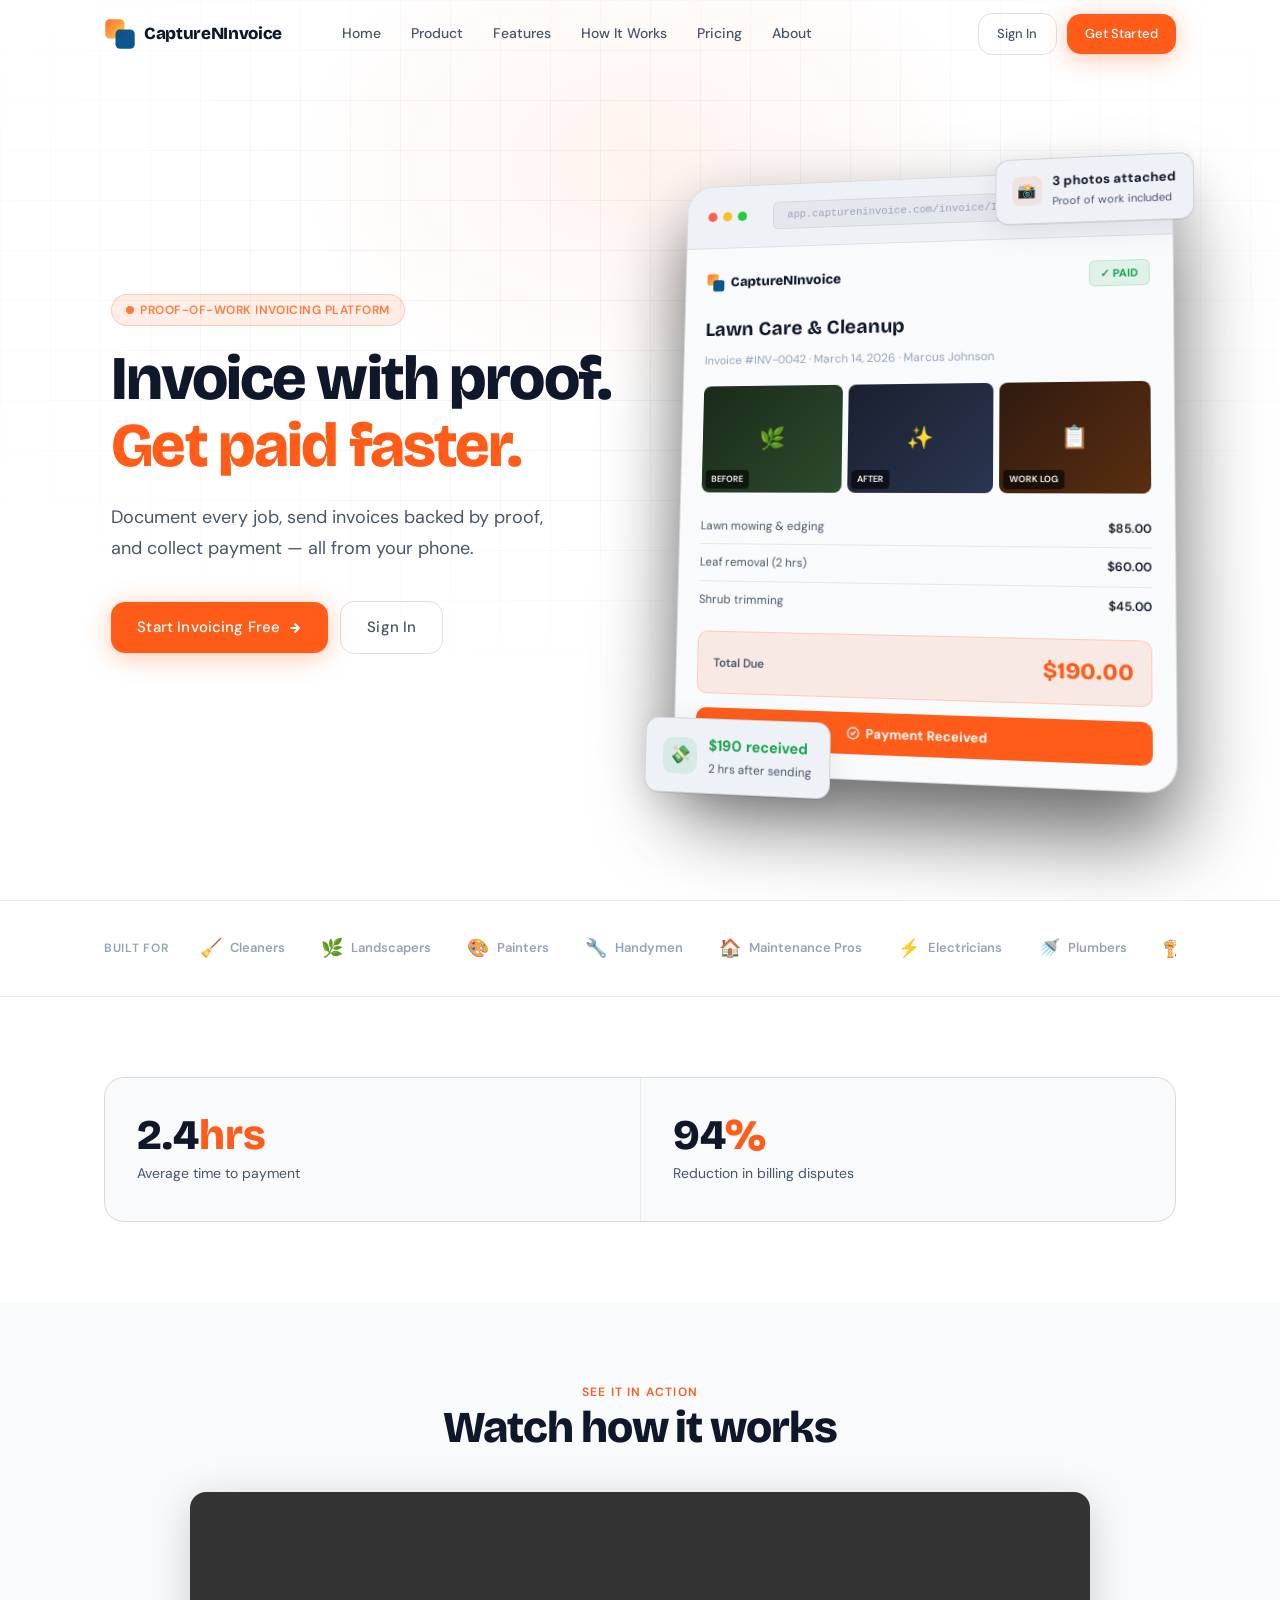
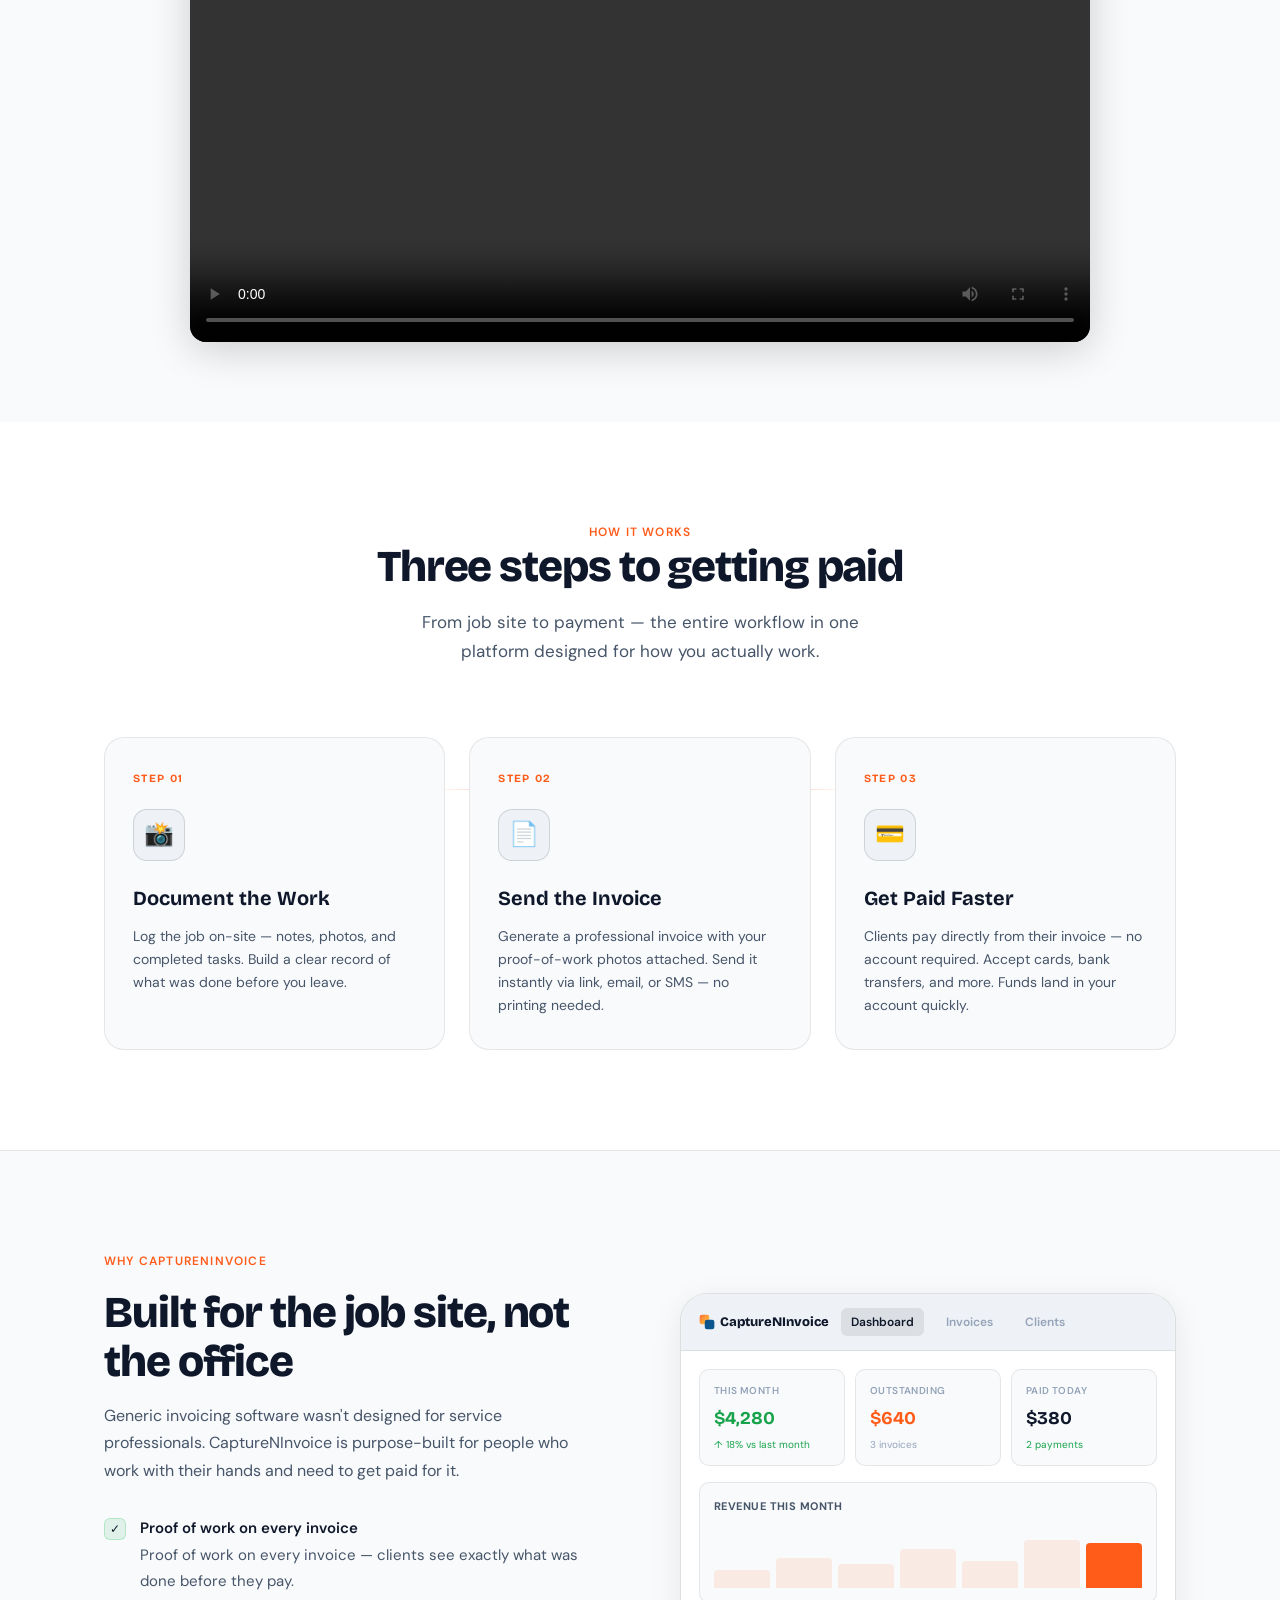
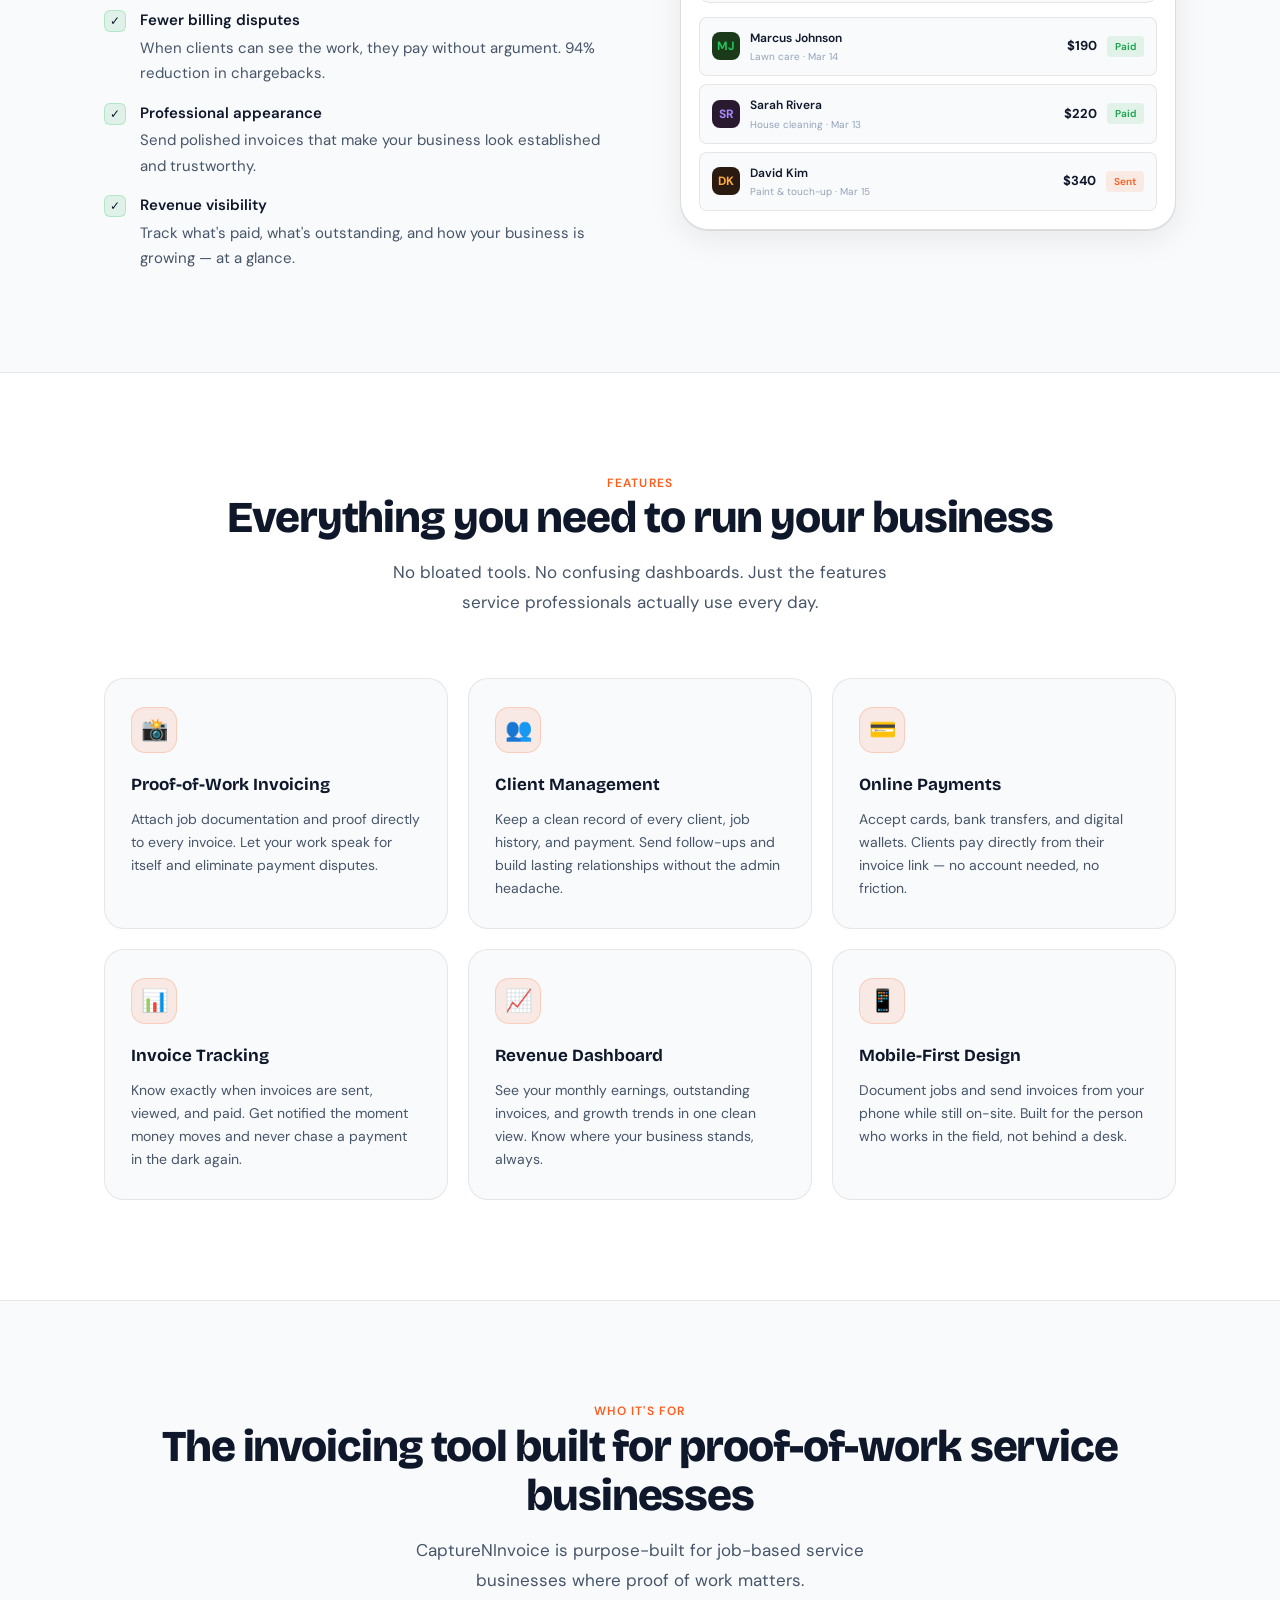
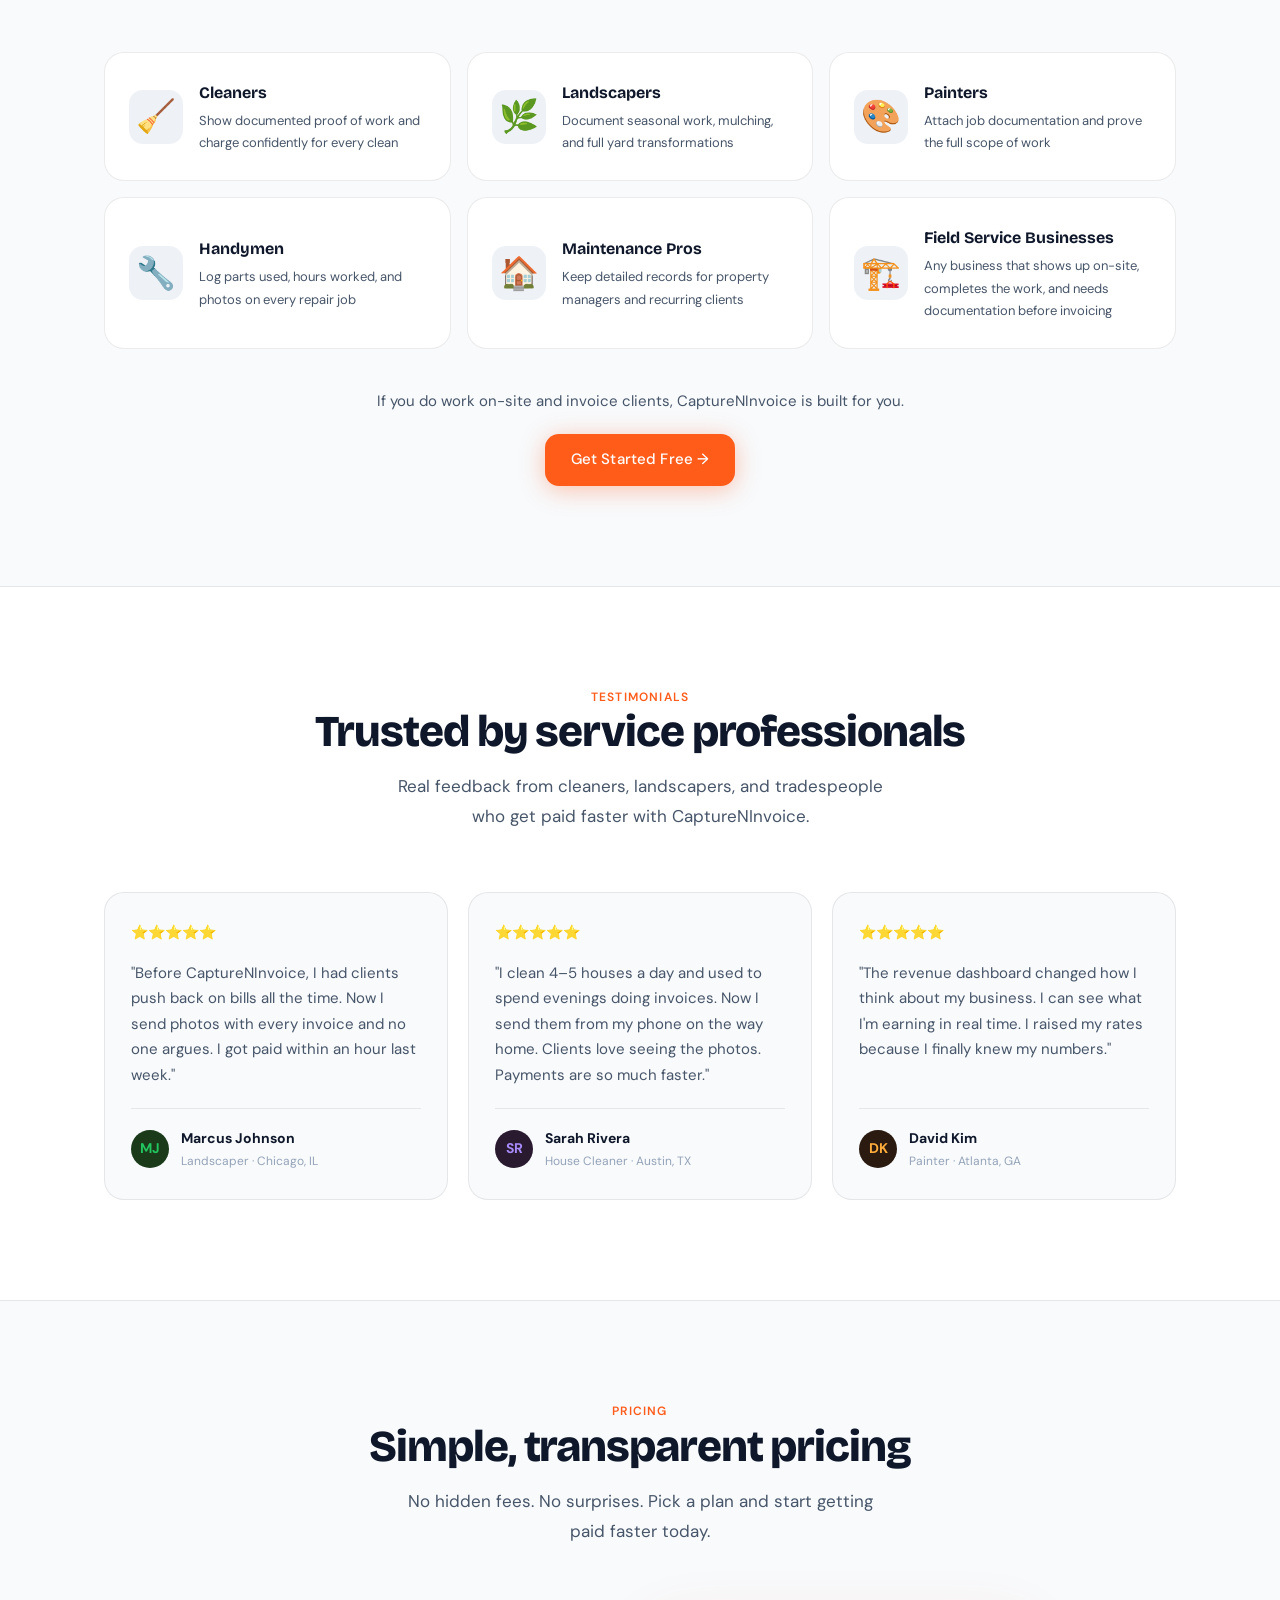
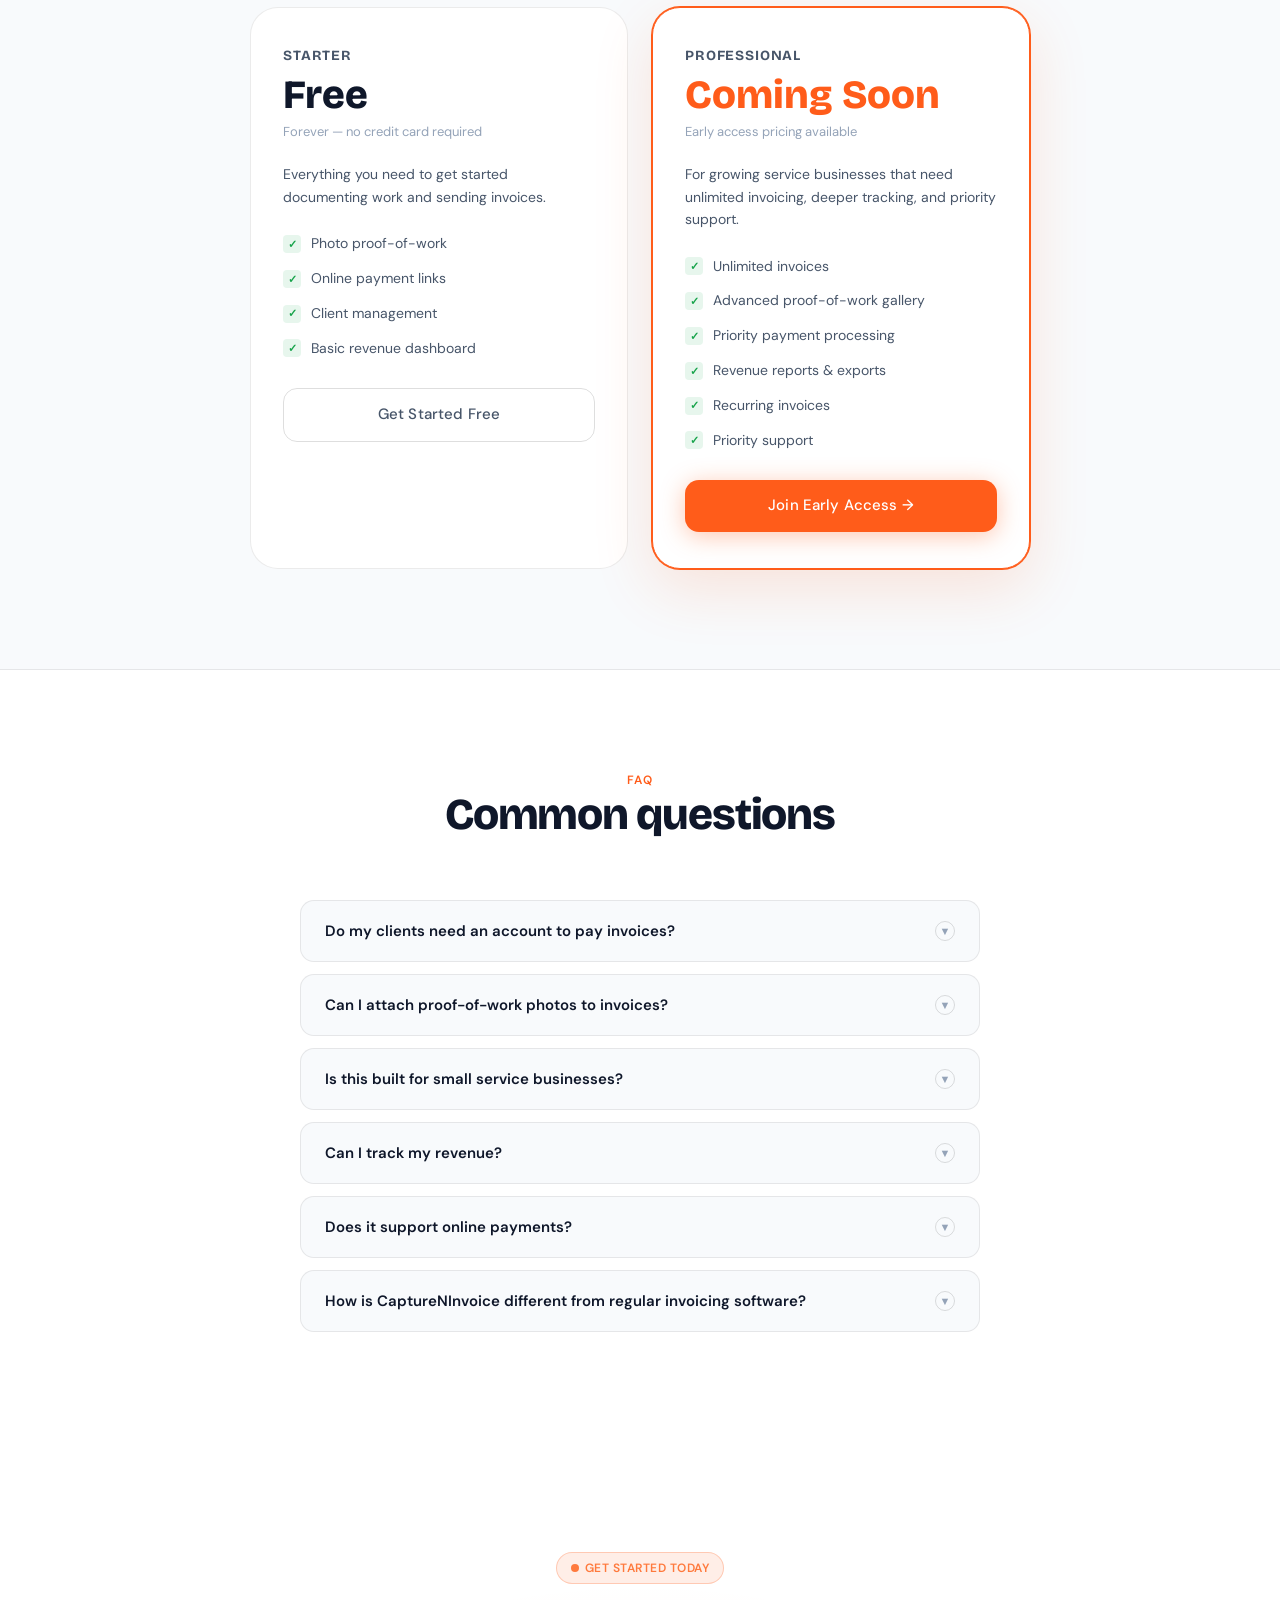
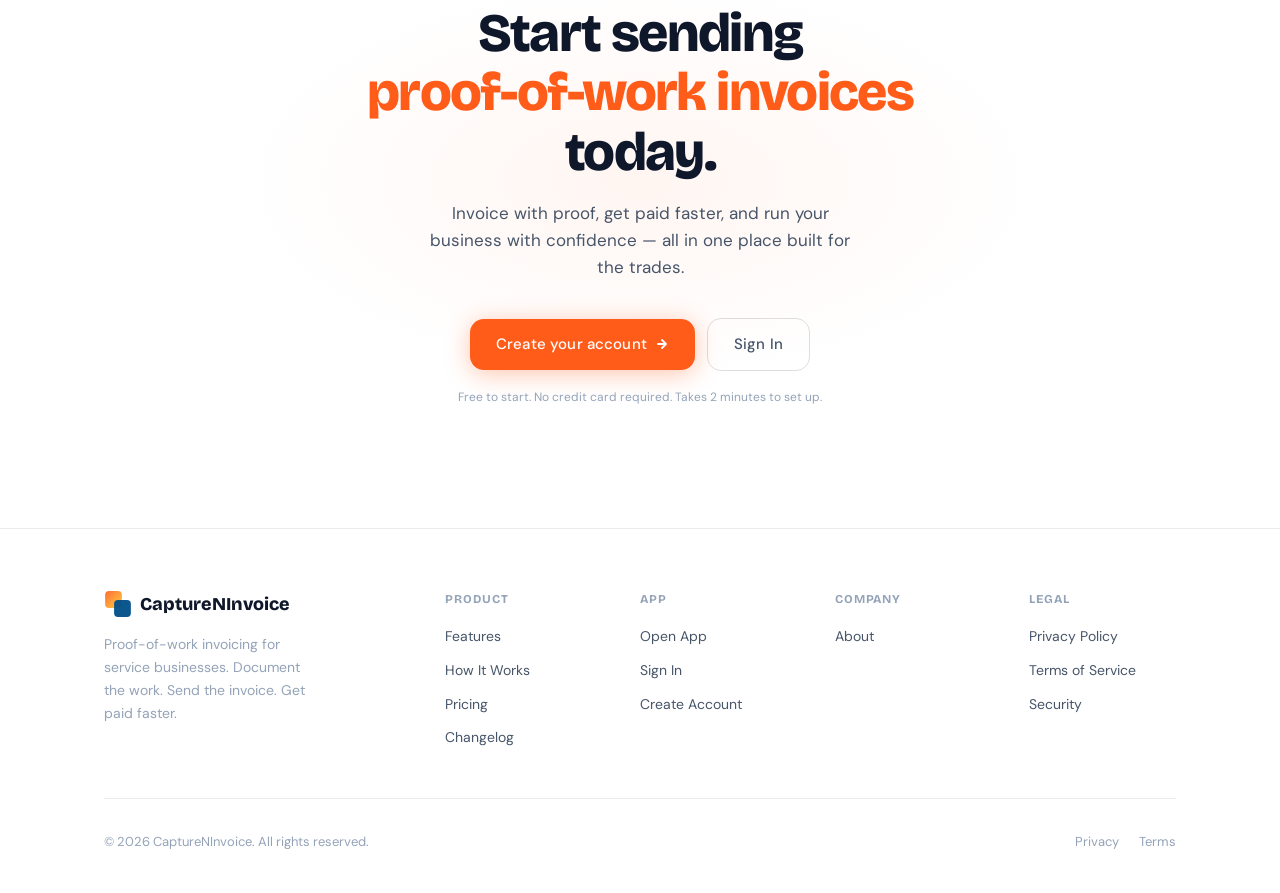
==== index.html @ d7a6c97d "fix: convert video to MP4 for browser compatibility" ====
<!DOCTYPE html>
<html lang="en">
<head>
  <!-- Google tag (gtag.js) -->
  <script async src="https://www.googletagmanager.com/gtag/js?id=G-6WRXJRYEW0"></script>
  <script>
    window.dataLayer = window.dataLayer || [];
    function gtag(){dataLayer.push(arguments);}
    gtag('js', new Date());
    gtag('config', 'G-6WRXJRYEW0');
  </script>
  <meta charset="UTF-8">
  <meta name="viewport" content="width=device-width, initial-scale=1.0">
  <title>CaptureNInvoice — Invoice with Proof. Get Paid Faster.</title>
  <meta name="description" content="Document every job, send invoices backed by proof, and collect payment faster. Built for cleaners, landscapers, painters, handymen, and service professionals.">
  <meta name="keywords" content="proof of work invoicing, contractor invoicing software, service business invoicing, field service invoicing, small business invoicing, invoice payment solutions">

  <!-- Canonical -->
  <link rel="canonical" href="https://captureninvoice.com/">

  <!-- Open Graph -->
  <meta property="og:title" content="CaptureNInvoice — Invoice with Proof. Get Paid Faster.">
  <meta property="og:description" content="Document every job, send invoices backed by proof, and collect payment faster.">
  <meta property="og:type" content="website">
  <meta property="og:url" content="https://captureninvoice.com/">

  <!-- Structured Data: Organization -->
  <script type="application/ld+json">
  {
    "@context": "https://schema.org",
    "@type": "Organization",
    "name": "CaptureNInvoice",
    "url": "https://captureninvoice.com",
    "description": "Proof-of-work invoicing platform built for service businesses. Document completed work, send professional invoices, and get paid faster."
  }
  </script>

  <!-- Structured Data: SoftwareApplication -->
  <script type="application/ld+json">
  {
    "@context": "https://schema.org",
    "@type": "SoftwareApplication",
    "name": "CaptureNInvoice",
    "applicationCategory": "BusinessApplication",
    "operatingSystem": "Web",
    "url": "https://captureninvoice.com",
    "description": "Proof-of-work invoicing for service businesses. Document completed work, attach before/after photos, send professional invoices, and get paid faster.",
    "offers": {
      "@type": "Offer",
      "name": "Basic",
      "price": 9,
      "priceCurrency": "USD"
    }
  }
  </script>

  <!-- Structured Data: FAQPage -->
  <script type="application/ld+json">
  {
    "@context": "https://schema.org",
    "@type": "FAQPage",
    "mainEntity": [
      {
        "@type": "Question",
        "name": "Do my clients need an account to pay invoices?",
        "acceptedAnswer": {
          "@type": "Answer",
          "text": "No. Your clients receive a payment link and can pay directly — no account, no sign-up, no friction. They simply open the link, see your work photos, and pay."
        }
      },
      {
        "@type": "Question",
        "name": "Can I attach proof-of-work photos to invoices?",
        "acceptedAnswer": {
          "@type": "Answer",
          "text": "Yes — that's what makes CaptureNInvoice different. You can attach before/after photos, work logs, and job documentation directly to each invoice. Clients see your proof when they open the payment link."
        }
      },
      {
        "@type": "Question",
        "name": "Is this built for small service businesses?",
        "acceptedAnswer": {
          "@type": "Answer",
          "text": "100%. CaptureNInvoice is designed specifically for solo operators and small teams in the trades — cleaners, landscapers, painters, handymen, and similar businesses. We don't have bloated features you'll never use."
        }
      },
      {
        "@type": "Question",
        "name": "Can I track my revenue?",
        "acceptedAnswer": {
          "@type": "Answer",
          "text": "Yes. The revenue dashboard shows your earnings by day, week, and month — paid invoices, outstanding amounts, and your growth over time. Know your numbers without doing manual spreadsheet work."
        }
      },
      {
        "@type": "Question",
        "name": "Does it support online payments?",
        "acceptedAnswer": {
          "@type": "Answer",
          "text": "Yes. Clients can pay via credit card, debit card, and bank transfer directly from their invoice. No extra apps needed. Funds are transferred to your account automatically."
        }
      },
      {
        "@type": "Question",
        "name": "How is CaptureNInvoice different from regular invoicing software?",
        "acceptedAnswer": {
          "@type": "Answer",
          "text": "Most invoicing tools are built for office workers and accountants. CaptureNInvoice is built for the field — it puts photo documentation at the center of every invoice, which eliminates disputes and gets you paid faster by people who can see exactly what was done."
        }
      }
    ]
  }
  </script>

  <!-- Fonts -->
  <link rel="preconnect" href="https://fonts.googleapis.com">
  <link rel="preconnect" href="https://fonts.gstatic.com" crossorigin>
  <link href="https://fonts.googleapis.com/css2?family=Bricolage+Grotesque:opsz,wght@12..96,400;12..96,500;12..96,600;12..96,700;12..96,800&family=DM+Sans:ital,opsz,wght@0,9..40,300;0,9..40,400;0,9..40,500;0,9..40,600;0,9..40,700;1,9..40,400&display=swap" rel="stylesheet">

  <link rel="stylesheet" href="css/styles.css">
</head>

<body>

  <!-- ────────────────────── NAV ────────────────────────────────── -->
  <nav class="nav" id="mainNav">
    <div class="nav__inner">
      <a href="/" class="nav__logo">
        <svg width="32" height="32" viewBox="0 0 50 50" fill="none" xmlns="http://www.w3.org/2000/svg" style="flex-shrink:0">
          <defs>
            <linearGradient id="navGrad" x1="0%" y1="0%" x2="100%" y2="100%">
              <stop offset="0%" style="stop-color:#FF6B35;stop-opacity:1"/>
              <stop offset="100%" style="stop-color:#FFD23F;stop-opacity:1"/>
            </linearGradient>
          </defs>
          <rect x="2" y="2" width="30" height="30" rx="7" fill="url(#navGrad)"/>
          <rect x="18" y="18" width="30" height="30" rx="7" fill="#004E89" opacity="0.95"/>
        </svg>
        CaptureNInvoice
      </a>
      <div class="nav__links">
        <a href="index.html">Home</a>
        <a href="product.html">Product</a>
        <a href="features.html">Features</a>
        <a href="how-it-works.html">How It Works</a>
        <a href="pricing.html">Pricing</a>
        <a href="about.html">About</a>
      </div>
      <div class="nav__actions">
        <a href="https://app.captureninvoice.com/login" class="btn btn--ghost btn--sm">Sign In</a>
        <a href="https://app.captureninvoice.com/register" class="btn btn--primary btn--sm">Get Started</a>
      </div>
      <button class="nav__hamburger" id="hamburger" aria-label="Menu" aria-expanded="false">
        <span></span><span></span><span></span>
      </button>
    </div>
  </nav>

  <!-- Mobile nav -->
  <div class="nav__mobile" id="mobileMenu">
    <a href="index.html">Home</a>
    <a href="product.html">Product</a>
    <a href="features.html">Features</a>
    <a href="how-it-works.html">How It Works</a>
    <a href="pricing.html">Pricing</a>
    <a href="about.html">About</a>
    <div class="nav__mobile-actions">
      <a href="https://app.captureninvoice.com/login" class="btn btn--ghost">Sign In</a>
      <a href="https://app.captureninvoice.com/register" class="btn btn--primary">Get Started →</a>
    </div>
  </div>

  <!-- ────────────────────── HERO ───────────────────────────────── -->
  <section class="hero" id="product">
    <div class="container">
      <div class="hero__inner">
        <!-- Left copy -->
        <div>
          <div class="hero__eyebrow">
            <span class="pill pill--orange">
              <svg width="8" height="8" viewBox="0 0 8 8" fill="currentColor"><circle cx="4" cy="4" r="4"/></svg>
              Proof-of-Work Invoicing Platform
            </span>
          </div>

          <h1 class="hero__title reveal">
            Invoice with proof.<br>
            <span>Get paid faster.</span>
          </h1>

          <p class="hero__sub reveal" style="transition-delay:0.1s">
            Document every job, send invoices backed by proof, and collect payment — all from your phone.
          </p>

          <div class="hero__actions reveal" style="transition-delay:0.2s">
            <a href="https://app.captureninvoice.com/register" class="btn btn--primary">
              Start Invoicing Free
              <svg width="14" height="14" viewBox="0 0 14 14" fill="none"><path d="M3 7h8M7 3l4 4-4 4" stroke="currentColor" stroke-width="1.8" stroke-linecap="round" stroke-linejoin="round"/></svg>
            </a>
            <a href="https://app.captureninvoice.com/login" class="btn btn--ghost">Sign In</a>
          </div>

        </div>

        <!-- Right: Product mockup -->
        <div class="hero__visual reveal" style="transition-delay:0.2s">
          <div class="hero__mockup-wrap">
            <div class="invoice-card">
              <div class="invoice-card__header">
                <div class="invoice-card__dots">
                  <span></span><span></span><span></span>
                </div>
                <div class="invoice-card__url">app.captureninvoice.com/invoice/INV-0042</div>
                <div style="width:60px"></div>
              </div>
              <div class="invoice-card__body">
                <div class="inv-top">
                  <div class="inv-logo" style="display:flex;align-items:center;gap:6px">
                  <svg width="20" height="20" viewBox="0 0 50 50" fill="none"><defs><linearGradient id="invGrad" x1="0%" y1="0%" x2="100%" y2="100%"><stop offset="0%" style="stop-color:#FF6B35"/><stop offset="100%" style="stop-color:#FFD23F"/></linearGradient></defs><rect x="2" y="2" width="30" height="30" rx="7" fill="url(#invGrad)"/><rect x="18" y="18" width="30" height="30" rx="7" fill="#004E89" opacity="0.95"/></svg>
                  CaptureNInvoice
                </div>
                  <div class="inv-badge">✓ PAID</div>
                </div>

                <div class="inv-title">Lawn Care &amp; Cleanup</div>
                <div class="inv-meta">Invoice #INV-0042 · March 14, 2026 · Marcus Johnson</div>

                <div class="inv-photos">
                  <div class="inv-photo inv-photo-before">
                    <div class="inv-photo-icon">🌿</div>
                    <div class="inv-photo-label">BEFORE</div>
                  </div>
                  <div class="inv-photo inv-photo-after">
                    <div class="inv-photo-icon">✨</div>
                    <div class="inv-photo-label">AFTER</div>
                  </div>
                  <div class="inv-photo inv-photo-receipt">
                    <div class="inv-photo-icon">📋</div>
                    <div class="inv-photo-label">WORK LOG</div>
                  </div>
                </div>

                <div class="inv-items">
                  <div class="inv-item">
                    <span class="inv-item-name">Lawn mowing &amp; edging</span>
                    <span class="inv-item-price">$85.00</span>
                  </div>
                  <div class="inv-item">
                    <span class="inv-item-name">Leaf removal (2 hrs)</span>
                    <span class="inv-item-price">$60.00</span>
                  </div>
                  <div class="inv-item">
                    <span class="inv-item-name">Shrub trimming</span>
                    <span class="inv-item-price">$45.00</span>
                  </div>
                </div>

                <div class="inv-total">
                  <span class="inv-total-label">Total Due</span>
                  <span class="inv-total-amount">$190.00</span>
                </div>

                <button class="inv-pay-btn" disabled>
                  <svg width="13" height="13" viewBox="0 0 13 13" fill="none"><circle cx="6.5" cy="6.5" r="5.5" stroke="currentColor" stroke-width="1.3"/><path d="M4.5 6.5l1.5 1.5 2.5-3" stroke="currentColor" stroke-width="1.3" stroke-linecap="round" stroke-linejoin="round"/></svg>
                  Payment Received
                </button>
              </div>
            </div>

            <!-- Floating badges -->
            <div class="hero__badge">
              <div class="hero__badge-icon">💸</div>
              <div class="hero__badge-text">
                <strong>$190 received</strong>
                <span>2 hrs after sending</span>
              </div>
            </div>
            <div class="hero__badge-2">
              <div class="hero__badge-2-icon">📸</div>
              <div class="hero__badge-2-text">
                <strong>3 photos attached</strong>
                <span>Proof of work included</span>
              </div>
            </div>
          </div>
        </div>
      </div>
    </div>
  </section>

  <!-- ────────────────────── LOGOS BAR ──────────────────────────── -->
  <div class="logos-bar">
    <div class="container">
      <div class="logos-bar__inner">
        <span class="logos-bar__label">Built for</span>
        <div class="logos-bar__items">
          <div class="logo-industry"><span>🧹</span> Cleaners</div>
          <div class="logo-industry"><span>🌿</span> Landscapers</div>
          <div class="logo-industry"><span>🎨</span> Painters</div>
          <div class="logo-industry"><span>🔧</span> Handymen</div>
          <div class="logo-industry"><span>🏠</span> Maintenance Pros</div>
          <div class="logo-industry"><span>⚡</span> Electricians</div>
          <div class="logo-industry"><span>🚿</span> Plumbers</div>
          <div class="logo-industry"><span>🏗️</span> Contractors</div>
        </div>
      </div>
    </div>
  </div>

  <!-- ────────────────────── STATS ──────────────────────────────── -->
  <section class="stats">
    <div class="container">
      <div class="stats__grid">
        <div class="stat-item reveal">
          <div class="stat-item__num">2.4<span>hrs</span></div>
          <div class="stat-item__label">Average time to payment</div>
        </div>
        <div class="stat-item reveal" style="transition-delay:0.1s">
          <div class="stat-item__num">94<span>%</span></div>
          <div class="stat-item__label">Reduction in billing disputes</div>
        </div>
      </div>
    </div>
  </section>

  <!-- ────────────────────── DEMO VIDEO ────────────────────────── -->
  <section class="demo-video">
    <div class="container">
      <div class="demo-video__head">
        <div class="section-label reveal">See It In Action</div>
        <h2 class="section-title reveal" style="transition-delay:0.1s">Watch how it works</h2>
      </div>
      <div class="demo-video__wrap reveal" style="transition-delay:0.2s">
        <video
          controls
          preload="metadata"
          width="100%"
          aria-label="CaptureNInvoice product demo"
        >
          <source src="assets/demo.mp4" type="video/mp4">
          Your browser does not support the video tag.
        </video>
      </div>
    </div>
  </section>

  <!-- ────────────────────── HOW IT WORKS ───────────────────────── -->
  <section class="how" id="how-it-works">
    <div class="container">
      <div class="how__head">
        <div class="section-label reveal">How It Works</div>
        <h2 class="section-title reveal" style="transition-delay:0.1s">Three steps to getting paid</h2>
        <p class="section-sub reveal" style="transition-delay:0.2s">From job site to payment — the entire workflow in one platform designed for how you actually work.</p>
      </div>

      <div class="how__steps">
        <div class="step-card reveal">
          <div class="step-card__num">Step 01</div>
          <div class="step-card__icon">📸</div>
          <h3 class="step-card__title">Document the Work</h3>
          <p class="step-card__desc">Log the job on-site — notes, photos, and completed tasks. Build a clear record of what was done before you leave.</p>
        </div>

        <div class="step-card reveal" style="transition-delay:0.15s">
          <div class="step-card__num">Step 02</div>
          <div class="step-card__icon">📄</div>
          <h3 class="step-card__title">Send the Invoice</h3>
          <p class="step-card__desc">Generate a professional invoice with your proof-of-work photos attached. Send it instantly via link, email, or SMS — no printing needed.</p>
        </div>

        <div class="step-card reveal" style="transition-delay:0.3s">
          <div class="step-card__num">Step 03</div>
          <div class="step-card__icon">💳</div>
          <h3 class="step-card__title">Get Paid Faster</h3>
          <p class="step-card__desc">Clients pay directly from their invoice — no account required. Accept cards, bank transfers, and more. Funds land in your account quickly.</p>
        </div>
      </div>
    </div>
  </section>

  <!-- ────────────────────── WHY SECTION ───────────────────────── -->
  <section class="why" id="about">
    <div class="container">
      <div class="why__inner">
        <div class="why__left">
          <div class="why__label">
            <div class="section-label reveal">Why CaptureNInvoice</div>
          </div>
          <h2 class="section-title why__title reveal" style="transition-delay:0.1s">Built for the job site, not the office</h2>
          <p class="why__desc reveal" style="transition-delay:0.2s">Generic invoicing software wasn't designed for service professionals. CaptureNInvoice is purpose-built for people who work with their hands and need to get paid for it.</p>

          <div class="why__benefits">
            <div class="why-benefit reveal" style="transition-delay:0.15s">
              <div class="why-benefit__check">✓</div>
              <div class="why-benefit__text">
                <strong>Proof of work on every invoice</strong>
                Proof of work on every invoice — clients see exactly what was done before they pay.
              </div>
            </div>
            <div class="why-benefit reveal" style="transition-delay:0.2s">
              <div class="why-benefit__check">✓</div>
              <div class="why-benefit__text">
                <strong>Fewer billing disputes</strong>
                When clients can see the work, they pay without argument. 94% reduction in chargebacks.
              </div>
            </div>
            <div class="why-benefit reveal" style="transition-delay:0.25s">
              <div class="why-benefit__check">✓</div>
              <div class="why-benefit__text">
                <strong>Professional appearance</strong>
                Send polished invoices that make your business look established and trustworthy.
              </div>
            </div>
            <div class="why-benefit reveal" style="transition-delay:0.3s">
              <div class="why-benefit__check">✓</div>
              <div class="why-benefit__text">
                <strong>Revenue visibility</strong>
                Track what's paid, what's outstanding, and how your business is growing — at a glance.
              </div>
            </div>
          </div>
        </div>

        <!-- Dashboard mockup -->
        <div class="why__right reveal" style="transition-delay:0.2s">
          <div class="dash-mock">
            <div class="dash-mock__header">
              <div class="dash-mock__logo" style="display:flex;align-items:center;gap:5px">
                <svg width="16" height="16" viewBox="0 0 50 50" fill="none"><defs><linearGradient id="dashGrad" x1="0%" y1="0%" x2="100%" y2="100%"><stop offset="0%" style="stop-color:#FF6B35"/><stop offset="100%" style="stop-color:#FFD23F"/></linearGradient></defs><rect x="2" y="2" width="30" height="30" rx="7" fill="url(#dashGrad)"/><rect x="18" y="18" width="30" height="30" rx="7" fill="#004E89" opacity="0.95"/></svg>
                CaptureNInvoice
              </div>
              <div class="dash-mock__tab active">Dashboard</div>
              <div class="dash-mock__tab">Invoices</div>
              <div class="dash-mock__tab">Clients</div>
            </div>
            <div class="dash-mock__body">
              <div class="dash-kpis">
                <div class="dash-kpi">
                  <div class="dash-kpi__label">This Month</div>
                  <div class="dash-kpi__val green">$4,280</div>
                  <div class="dash-kpi__trend">↑ 18% vs last month</div>
                </div>
                <div class="dash-kpi">
                  <div class="dash-kpi__label">Outstanding</div>
                  <div class="dash-kpi__val orange">$640</div>
                  <div class="dash-kpi__trend" style="color:var(--text-3)">3 invoices</div>
                </div>
                <div class="dash-kpi">
                  <div class="dash-kpi__label">Paid Today</div>
                  <div class="dash-kpi__val">$380</div>
                  <div class="dash-kpi__trend">2 payments</div>
                </div>
              </div>

              <div class="dash-chart">
                <div class="dash-chart__title">Revenue This Month</div>
                <div class="dash-bars">
                  <div class="dash-bar" style="height:30%"></div>
                  <div class="dash-bar" style="height:50%"></div>
                  <div class="dash-bar" style="height:40%"></div>
                  <div class="dash-bar" style="height:65%"></div>
                  <div class="dash-bar" style="height:45%"></div>
                  <div class="dash-bar" style="height:80%"></div>
                  <div class="dash-bar active" style="height:75%"></div>
                </div>
              </div>

              <div class="dash-invoices">
                <div class="dash-invoice">
                  <div class="dash-invoice__left">
                    <div class="dash-invoice__avatar" style="background:#1a3a1a;color:#22C55E">MJ</div>
                    <div>
                      <div class="dash-invoice__name">Marcus Johnson</div>
                      <div class="dash-invoice__date">Lawn care · Mar 14</div>
                    </div>
                  </div>
                  <div class="dash-invoice__right">
                    <div class="dash-invoice__amount">$190</div>
                    <div class="dash-invoice__status paid">Paid</div>
                  </div>
                </div>
                <div class="dash-invoice">
                  <div class="dash-invoice__left">
                    <div class="dash-invoice__avatar" style="background:#2a1a30;color:#a78bfa">SR</div>
                    <div>
                      <div class="dash-invoice__name">Sarah Rivera</div>
                      <div class="dash-invoice__date">House cleaning · Mar 13</div>
                    </div>
                  </div>
                  <div class="dash-invoice__right">
                    <div class="dash-invoice__amount">$220</div>
                    <div class="dash-invoice__status paid">Paid</div>
                  </div>
                </div>
                <div class="dash-invoice">
                  <div class="dash-invoice__left">
                    <div class="dash-invoice__avatar" style="background:#2a1a10;color:#FFAD3B">DK</div>
                    <div>
                      <div class="dash-invoice__name">David Kim</div>
                      <div class="dash-invoice__date">Paint &amp; touch-up · Mar 15</div>
                    </div>
                  </div>
                  <div class="dash-invoice__right">
                    <div class="dash-invoice__amount">$340</div>
                    <div class="dash-invoice__status sent">Sent</div>
                  </div>
                </div>
              </div>
            </div>
          </div>
        </div>
      </div>
    </div>
  </section>

  <!-- ────────────────────── FEATURES ───────────────────────────── -->
  <section class="features" id="features">
    <div class="container">
      <div class="features__head">
        <div class="section-label reveal">Features</div>
        <h2 class="section-title reveal" style="transition-delay:0.1s">Everything you need to run your business</h2>
        <p class="section-sub reveal" style="transition-delay:0.2s">No bloated tools. No confusing dashboards. Just the features service professionals actually use every day.</p>
      </div>

      <div class="features__grid">
        <div class="feat-card reveal">
          <div class="feat-card__icon">📸</div>
          <h3 class="feat-card__title">Proof-of-Work Invoicing</h3>
          <p class="feat-card__desc">Attach job documentation and proof directly to every invoice. Let your work speak for itself and eliminate payment disputes.</p>
        </div>
        <div class="feat-card reveal" style="transition-delay:0.1s">
          <div class="feat-card__icon">👥</div>
          <h3 class="feat-card__title">Client Management</h3>
          <p class="feat-card__desc">Keep a clean record of every client, job history, and payment. Send follow-ups and build lasting relationships without the admin headache.</p>
        </div>
        <div class="feat-card reveal" style="transition-delay:0.2s">
          <div class="feat-card__icon">💳</div>
          <h3 class="feat-card__title">Online Payments</h3>
          <p class="feat-card__desc">Accept cards, bank transfers, and digital wallets. Clients pay directly from their invoice link — no account needed, no friction.</p>
        </div>
        <div class="feat-card reveal" style="transition-delay:0.15s">
          <div class="feat-card__icon">📊</div>
          <h3 class="feat-card__title">Invoice Tracking</h3>
          <p class="feat-card__desc">Know exactly when invoices are sent, viewed, and paid. Get notified the moment money moves and never chase a payment in the dark again.</p>
        </div>
        <div class="feat-card reveal" style="transition-delay:0.25s">
          <div class="feat-card__icon">📈</div>
          <h3 class="feat-card__title">Revenue Dashboard</h3>
          <p class="feat-card__desc">See your monthly earnings, outstanding invoices, and growth trends in one clean view. Know where your business stands, always.</p>
        </div>
        <div class="feat-card reveal" style="transition-delay:0.35s">
          <div class="feat-card__icon">📱</div>
          <h3 class="feat-card__title">Mobile-First Design</h3>
          <p class="feat-card__desc">Document jobs and send invoices from your phone while still on-site. Built for the person who works in the field, not behind a desk.</p>
        </div>
      </div>
    </div>
  </section>

  <!-- ────────────────────── WHO IT'S FOR ───────────────────────── -->
  <section class="who">
    <div class="container">
      <div class="who__head">
        <div class="section-label reveal">Who It's For</div>
        <h2 class="section-title reveal" style="transition-delay:0.1s">The invoicing tool built for proof-of-work service businesses</h2>
        <p class="section-sub reveal" style="transition-delay:0.2s">CaptureNInvoice is purpose-built for job-based service businesses where proof of work matters.</p>
      </div>

      <div class="who__grid">
        <div class="who-card reveal">
          <div class="who-card__icon">🧹</div>
          <div>
            <div class="who-card__name">Cleaners</div>
            <div class="who-card__desc">Show documented proof of work and charge confidently for every clean</div>
          </div>
        </div>
        <div class="who-card reveal" style="transition-delay:0.08s">
          <div class="who-card__icon">🌿</div>
          <div>
            <div class="who-card__name">Landscapers</div>
            <div class="who-card__desc">Document seasonal work, mulching, and full yard transformations</div>
          </div>
        </div>
        <div class="who-card reveal" style="transition-delay:0.16s">
          <div class="who-card__icon">🎨</div>
          <div>
            <div class="who-card__name">Painters</div>
            <div class="who-card__desc">Attach job documentation and prove the full scope of work</div>
          </div>
        </div>
        <div class="who-card reveal" style="transition-delay:0.08s">
          <div class="who-card__icon">🔧</div>
          <div>
            <div class="who-card__name">Handymen</div>
            <div class="who-card__desc">Log parts used, hours worked, and photos on every repair job</div>
          </div>
        </div>
        <div class="who-card reveal" style="transition-delay:0.16s">
          <div class="who-card__icon">🏠</div>
          <div>
            <div class="who-card__name">Maintenance Pros</div>
            <div class="who-card__desc">Keep detailed records for property managers and recurring clients</div>
          </div>
        </div>
        <div class="who-card reveal" style="transition-delay:0.24s">
          <div class="who-card__icon">🏗️</div>
          <div>
            <div class="who-card__name">Field Service Businesses</div>
            <div class="who-card__desc">Any business that shows up on-site, completes the work, and needs documentation before invoicing</div>
          </div>
        </div>
      </div>

      <div class="who__cta reveal">
        <p class="who__cta-text">If you do work on-site and invoice clients, CaptureNInvoice is built for you.</p>
        <a href="https://app.captureninvoice.com/register" class="btn btn--primary">Get Started Free →</a>
      </div>
    </div>
  </section>

  <!-- ────────────────────── TESTIMONIALS ───────────────────────── -->
  <section class="testimonials">
    <div class="container">
      <div class="testimonials__head">
        <div class="section-label reveal">Testimonials</div>
        <h2 class="section-title reveal" style="transition-delay:0.1s">Trusted by service professionals</h2>
        <p class="section-sub reveal" style="transition-delay:0.2s">Real feedback from cleaners, landscapers, and tradespeople who get paid faster with CaptureNInvoice.</p>
      </div>

      <div class="testimonials__grid">
        <div class="testi-card reveal">
          <div class="testi-card__stars">⭐⭐⭐⭐⭐</div>
          <p class="testi-card__quote">"Before CaptureNInvoice, I had clients push back on bills all the time. Now I send photos with every invoice and no one argues. I got paid within an hour last week."</p>
          <div class="testi-card__author">
            <div class="testi-card__avatar" style="background:#1a3a1a;color:#22C55E">MJ</div>
            <div>
              <div class="testi-card__name">Marcus Johnson</div>
              <div class="testi-card__role">Landscaper · Chicago, IL</div>
            </div>
          </div>
        </div>

        <div class="testi-card reveal" style="transition-delay:0.15s">
          <div class="testi-card__stars">⭐⭐⭐⭐⭐</div>
          <p class="testi-card__quote">"I clean 4–5 houses a day and used to spend evenings doing invoices. Now I send them from my phone on the way home. Clients love seeing the photos. Payments are so much faster."</p>
          <div class="testi-card__author">
            <div class="testi-card__avatar" style="background:#2a1a30;color:#a78bfa">SR</div>
            <div>
              <div class="testi-card__name">Sarah Rivera</div>
              <div class="testi-card__role">House Cleaner · Austin, TX</div>
            </div>
          </div>
        </div>

        <div class="testi-card reveal" style="transition-delay:0.3s">
          <div class="testi-card__stars">⭐⭐⭐⭐⭐</div>
          <p class="testi-card__quote">"The revenue dashboard changed how I think about my business. I can see what I'm earning in real time. I raised my rates because I finally knew my numbers."</p>
          <div class="testi-card__author">
            <div class="testi-card__avatar" style="background:#2a1a10;color:#FFAD3B">DK</div>
            <div>
              <div class="testi-card__name">David Kim</div>
              <div class="testi-card__role">Painter · Atlanta, GA</div>
            </div>
          </div>
        </div>
      </div>
    </div>
  </section>

  <!-- ────────────────────── PRICING ───────────────────────────── -->
  <section class="pricing" id="pricing">
    <div class="container">
      <div class="pricing__head">
        <div class="section-label reveal">Pricing</div>
        <h2 class="section-title reveal" style="transition-delay:0.1s">Simple, transparent pricing</h2>
        <p class="section-sub reveal" style="transition-delay:0.2s">No hidden fees. No surprises. Pick a plan and start getting paid faster today.</p>
      </div>

      <div class="pricing__grid">
        <div class="plan-card reveal">
          <div class="plan-card__name">Starter</div>
          <div class="plan-card__price">Free</div>
          <div class="plan-card__period">Forever — no credit card required</div>
          <div class="plan-card__desc">Everything you need to get started documenting work and sending invoices.</div>
          <div class="plan-card__features">
            <div class="plan-feat">Photo proof-of-work</div>
            <div class="plan-feat">Online payment links</div>
            <div class="plan-feat">Client management</div>
            <div class="plan-feat">Basic revenue dashboard</div>
          </div>
          <a href="https://app.captureninvoice.com/register" class="btn btn--ghost" style="width:100%;justify-content:center">Get Started Free</a>
        </div>

        <div class="plan-card plan-card--featured reveal" style="transition-delay:0.15s">
          <div class="plan-card__name">Professional</div>
          <div class="plan-card__price" style="color:var(--orange)">Coming Soon</div>
          <div class="plan-card__period">Early access pricing available</div>
          <div class="plan-card__desc">For growing service businesses that need unlimited invoicing, deeper tracking, and priority support.</div>
          <div class="plan-card__features">
            <div class="plan-feat">Unlimited invoices</div>
            <div class="plan-feat">Advanced proof-of-work gallery</div>
            <div class="plan-feat">Priority payment processing</div>
            <div class="plan-feat">Revenue reports &amp; exports</div>
            <div class="plan-feat">Recurring invoices</div>
            <div class="plan-feat">Priority support</div>
          </div>
          <a href="https://app.captureninvoice.com/register" class="btn btn--primary" style="width:100%;justify-content:center">Join Early Access →</a>
        </div>
      </div>
    </div>
  </section>

  <!-- ────────────────────── FAQ ────────────────────────────────── -->
  <section class="faq">
    <div class="container">
      <div class="faq__head">
        <div class="section-label reveal">FAQ</div>
        <h2 class="section-title reveal" style="transition-delay:0.1s">Common questions</h2>
      </div>

      <div class="faq__list">
        <div class="faq-item reveal">
          <button class="faq-item__q">
            Do my clients need an account to pay invoices?
            <div class="faq-item__arrow">▼</div>
          </button>
          <div class="faq-item__a">
            <div class="faq-item__a-inner">No. Your clients receive a payment link and can pay directly — no account, no sign-up, no friction. They simply open the link, see your work photos, and pay.</div>
          </div>
        </div>

        <div class="faq-item reveal" style="transition-delay:0.05s">
          <button class="faq-item__q">
            Can I attach proof-of-work photos to invoices?
            <div class="faq-item__arrow">▼</div>
          </button>
          <div class="faq-item__a">
            <div class="faq-item__a-inner">Yes — that's what makes CaptureNInvoice different. You can attach before/after photos, work logs, and job documentation directly to each invoice. Clients see your proof when they open the payment link.</div>
          </div>
        </div>

        <div class="faq-item reveal" style="transition-delay:0.1s">
          <button class="faq-item__q">
            Is this built for small service businesses?
            <div class="faq-item__arrow">▼</div>
          </button>
          <div class="faq-item__a">
            <div class="faq-item__a-inner">100%. CaptureNInvoice is designed specifically for solo operators and small teams in the trades — cleaners, landscapers, painters, handymen, and similar businesses. We don't have bloated features you'll never use.</div>
          </div>
        </div>

        <div class="faq-item reveal" style="transition-delay:0.15s">
          <button class="faq-item__q">
            Can I track my revenue?
            <div class="faq-item__arrow">▼</div>
          </button>
          <div class="faq-item__a">
            <div class="faq-item__a-inner">Yes. The revenue dashboard shows your earnings by day, week, and month — paid invoices, outstanding amounts, and your growth over time. Know your numbers without doing manual spreadsheet work.</div>
          </div>
        </div>

        <div class="faq-item reveal" style="transition-delay:0.2s">
          <button class="faq-item__q">
            Does it support online payments?
            <div class="faq-item__arrow">▼</div>
          </button>
          <div class="faq-item__a">
            <div class="faq-item__a-inner">Yes. Clients can pay via credit card, debit card, and bank transfer directly from their invoice. No extra apps needed. Funds are transferred to your account automatically.</div>
          </div>
        </div>

        <div class="faq-item reveal" style="transition-delay:0.25s">
          <button class="faq-item__q">
            How is CaptureNInvoice different from regular invoicing software?
            <div class="faq-item__arrow">▼</div>
          </button>
          <div class="faq-item__a">
            <div class="faq-item__a-inner">Most invoicing tools are built for office workers and accountants. CaptureNInvoice is built for the field — it puts photo documentation at the center of every invoice, which eliminates disputes and gets you paid faster by people who can see exactly what was done.</div>
          </div>
        </div>
      </div>
    </div>
  </section>

  <!-- ────────────────────── FINAL CTA ──────────────────────────── -->
  <section class="final-cta">
    <div class="container">
      <div class="final-cta__inner">
        <div class="pill pill--orange reveal" style="margin:0 auto 20px">
          <svg width="8" height="8" viewBox="0 0 8 8" fill="currentColor"><circle cx="4" cy="4" r="4"/></svg>
          Get started today
        </div>
        <h2 class="final-cta__title reveal" style="transition-delay:0.1s">
          Start sending<br>
          <span>proof-of-work invoices</span><br>
          today.
        </h2>
        <p class="final-cta__sub reveal" style="transition-delay:0.2s">Invoice with proof, get paid faster, and run your business with confidence — all in one place built for the trades.</p>
        <div class="final-cta__actions reveal" style="transition-delay:0.3s">
          <a href="https://app.captureninvoice.com/register" class="btn btn--primary">
            Create your account
            <svg width="14" height="14" viewBox="0 0 14 14" fill="none"><path d="M3 7h8M7 3l4 4-4 4" stroke="currentColor" stroke-width="1.8" stroke-linecap="round" stroke-linejoin="round"/></svg>
          </a>
          <a href="https://app.captureninvoice.com/login" class="btn btn--ghost">Sign In</a>
        </div>
        <p class="final-cta__note reveal" style="transition-delay:0.4s">Free to start. No credit card required. Takes 2 minutes to set up.</p>
      </div>
    </div>
  </section>

  <!-- ────────────────────── FOOTER ─────────────────────────────── -->
  <footer class="footer">
    <div class="container">
      <div class="footer__top">
        <div class="footer__brand">
          <div class="footer__logo">
            <svg width="28" height="28" viewBox="0 0 50 50" fill="none" xmlns="http://www.w3.org/2000/svg" style="flex-shrink:0">
              <defs>
                <linearGradient id="footGrad" x1="0%" y1="0%" x2="100%" y2="100%">
                  <stop offset="0%" style="stop-color:#FF6B35;stop-opacity:1"/>
                  <stop offset="100%" style="stop-color:#FFD23F;stop-opacity:1"/>
                </linearGradient>
              </defs>
              <rect x="2" y="2" width="30" height="30" rx="7" fill="url(#footGrad)"/>
              <rect x="18" y="18" width="30" height="30" rx="7" fill="#004E89" opacity="0.95"/>
            </svg>
            CaptureNInvoice
          </div>
          <p class="footer__tagline">Proof-of-work invoicing for service businesses. Document the work. Send the invoice. Get paid faster.</p>
        </div>

        <div>
          <div class="footer__col-title">Product</div>
          <div class="footer__links">
            <a href="features.html">Features</a>
            <a href="how-it-works.html">How It Works</a>
            <a href="pricing.html">Pricing</a>
            <a href="#">Changelog</a>
          </div>
        </div>

        <div>
          <div class="footer__col-title">App</div>
          <div class="footer__links">
            <a href="https://app.captureninvoice.com/login">Open App</a>
            <a href="https://app.captureninvoice.com/login">Sign In</a>
            <a href="https://app.captureninvoice.com/register">Create Account</a>
          </div>
        </div>

        <div>
          <div class="footer__col-title">Company</div>
          <div class="footer__links">
            <a href="about.html">About</a>
          </div>
        </div>

        <div>
          <div class="footer__col-title">Legal</div>
          <div class="footer__links">
            <a href="privacy.html">Privacy Policy</a>
            <a href="terms.html">Terms of Service</a>
            <a href="security.html">Security</a>
          </div>
        </div>
      </div>

      <div class="footer__bottom">
        <div class="footer__copy">© 2026 CaptureNInvoice. All rights reserved.</div>
        <div class="footer__legal">
          <a href="privacy.html">Privacy</a>
          <a href="terms.html">Terms</a>
        </div>
      </div>
    </div>
  </footer>

  <script src="js/nav.js"></script>
  <script>
    // ─── Reveal on scroll ─────────────────────────────────────────
    const revealObserver = new IntersectionObserver((entries) => {
      entries.forEach(entry => {
        if (entry.isIntersecting) {
          entry.target.classList.add('visible');
          revealObserver.unobserve(entry.target);
        }
      });
    }, { threshold: 0.1, rootMargin: '0px 0px -40px 0px' });
    document.querySelectorAll('.reveal').forEach(el => revealObserver.observe(el));

    // ─── FAQ accordion ────────────────────────────────────────────
    document.querySelectorAll('.faq-item__q').forEach(btn => {
      btn.addEventListener('click', () => {
        const item = btn.closest('.faq-item');
        const isOpen = item.classList.contains('open');
        document.querySelectorAll('.faq-item').forEach(i => i.classList.remove('open'));
        if (!isOpen) item.classList.add('open');
      });
    });
  </script>
</body>
</html>
---- css/styles.css ----
/* ─── TOKENS ─────────────────────────────────────────────────── */
:root {
  --bg:          #FFFFFF;
  --bg-card:     #F8FAFC;
  --bg-card-2:   #EEF2F7;
  --border:      rgba(0,0,0,0.08);
  --border-hi:   rgba(0,0,0,0.13);
  --orange:      #FF5C1A;
  --orange-light:#FF7A3D;
  --orange-dim:  rgba(255,92,26,0.1);
  --amber:       #FFAD3B;
  --green:       #16A34A;
  --green-dim:   rgba(22,163,74,0.1);
  --text:        #0F172A;
  --text-2:      #475569;
  --text-3:      #94A3B8;
  --font-display:'Bricolage Grotesque', sans-serif;
  --font-body:   'DM Sans', sans-serif;
  --radius-sm:   8px;
  --radius-md:   14px;
  --radius-lg:   20px;
  --radius-xl:   28px;
  --shadow-card: 0 1px 0 var(--border), 0 8px 32px rgba(0,0,0,0.08);
  --max-w:       1120px;
  --nav-h:       68px;
}

/* ─── RESET ──────────────────────────────────────────────────── */
*, *::before, *::after { box-sizing: border-box; margin: 0; padding: 0; }
html { scroll-behavior: smooth; scroll-padding-top: var(--nav-h); }

body {
  font-family: var(--font-body);
  background: var(--bg);
  color: var(--text);
  line-height: 1.7;
  overflow-x: hidden;
  -webkit-font-smoothing: antialiased;
  -moz-osx-font-smoothing: grayscale;
  font-size: 16px;
}

a { color: inherit; text-decoration: none; }
img, svg { display: block; }
ul { list-style: none; }

.container {
  max-width: var(--max-w);
  margin: 0 auto;
  padding: 0 24px;
}

/* ─── UTILITY ────────────────────────────────────────────────── */
.pill {
  display: inline-flex; align-items: center; gap: 6px;
  padding: 5px 14px;
  border-radius: 999px;
  font-family: var(--font-body);
  font-size: 12px; font-weight: 600;
  letter-spacing: 0.04em; text-transform: uppercase;
}
.pill--orange { background: var(--orange-dim); color: var(--orange-light); border: 1px solid rgba(255,92,26,0.25); }
.pill--green  { background: var(--green-dim);  color: var(--green);        border: 1px solid rgba(34,197,94,0.2); }

.btn {
  display: inline-flex; align-items: center; gap: 8px;
  padding: 13px 26px;
  border-radius: var(--radius-md);
  font-family: var(--font-body);
  font-size: 15px; font-weight: 500;
  letter-spacing: 0.01em;
  cursor: pointer; border: none;
  transition: transform 0.18s ease, box-shadow 0.18s ease, background 0.18s ease, color 0.18s ease;
  white-space: nowrap;
}
.btn:hover { transform: translateY(-1px); }
.btn--primary {
  background: var(--orange);
  color: #fff;
  box-shadow: 0 4px 24px rgba(255,92,26,0.35);
}
.btn--primary:hover { background: var(--orange-light); box-shadow: 0 6px 32px rgba(255,92,26,0.45); }
.btn--ghost {
  background: transparent;
  color: var(--text-2);
  border: 1px solid var(--border-hi);
}
.btn--ghost:hover { color: var(--text); border-color: rgba(0,0,0,0.2); background: rgba(0,0,0,0.04); }
.btn--sm { padding: 9px 18px; font-size: 13px; }

.section-label {
  font-family: var(--font-body);
  font-size: 12px; font-weight: 600;
  letter-spacing: 0.1em; text-transform: uppercase;
  color: var(--orange);
}

.reveal {
  opacity: 0;
  transform: translateY(24px);
  transition: opacity 0.6s ease, transform 0.6s ease;
}
.reveal.visible { opacity: 1; transform: none; }


/* ─── NAV ────────────────────────────────────────────────────── */
.nav {
  position: fixed; top: 0; left: 0; right: 0; z-index: 100;
  height: var(--nav-h);
  display: flex; align-items: center;
  transition: background 0.3s ease, border-bottom 0.3s ease, backdrop-filter 0.3s ease;
}
.nav.scrolled {
  background: rgba(255,255,255,0.92);
  backdrop-filter: blur(16px);
  border-bottom: 1px solid var(--border);
}
.nav__inner {
  display: flex; align-items: center;
  width: 100%; max-width: var(--max-w);
  margin: 0 auto; padding: 0 24px;
  gap: 32px;
}
.nav__logo {
  font-family: var(--font-display);
  font-size: 17px; font-weight: 800;
  letter-spacing: -0.02em;
  color: var(--text);
  display: flex; align-items: center; gap: 8px;
  flex-shrink: 0;
}
.nav__links {
  display: flex; align-items: center; gap: 6px;
  margin-left: 16px;
}
.nav__links a {
  font-size: 14px; font-weight: 500;
  color: var(--text-2); cursor: pointer;
  padding: 6px 12px;
  border-radius: 8px;
  transition: color 0.15s, background 0.15s;
}
.nav__links a:hover { color: var(--orange); background: var(--orange-dim); }
.nav__actions { margin-left: auto; display: flex; align-items: center; gap: 10px; }
.nav__hamburger {
  display: none; flex-direction: column; gap: 4px;
  cursor: pointer; padding: 6px; border: none; background: none;
}
.nav__hamburger span { display: block; width: 20px; height: 2px; background: var(--text-2); border-radius: 2px; transition: all 0.2s; }

/* Mobile nav */
.nav__mobile {
  display: none;
  position: fixed; top: var(--nav-h); left: 0; right: 0;
  background: rgba(255,255,255,0.98); backdrop-filter: blur(20px);
  border-bottom: 1px solid var(--border);
  padding: 20px 24px 28px;
  z-index: 99;
}
.nav__mobile.open { display: block; }
.nav__mobile a {
  display: block; padding: 12px 0;
  font-size: 16px; font-weight: 500;
  color: var(--text-2);
  border-bottom: 1px solid var(--border);
}
.nav__mobile a:hover { color: var(--text); }
.nav__mobile-actions { margin-top: 20px; display: flex; flex-direction: column; gap: 10px; }

/* ─── HERO ───────────────────────────────────────────────────── */
.hero {
  position: relative; overflow: hidden;
  padding: calc(var(--nav-h) + 80px) 0 100px;
  min-height: 100vh;
  display: flex; align-items: center;
}

/* Grid background */
.hero::before {
  content: '';
  position: absolute; inset: 0;
  background-image:
        linear-gradient(rgba(0,0,0,0.04) 1px, transparent 1px),
        linear-gradient(90deg, rgba(0,0,0,0.04) 1px, transparent 1px);
  background-size: 50px 50px;
  mask-image: radial-gradient(ellipse 80% 60% at 50% 30%, black 30%, transparent 80%);
}

/* Glow orb */
.hero::after {
  content: '';
  position: absolute; top: -10%; left: 50%; transform: translateX(-50%);
  width: 700px; height: 500px;
  background: radial-gradient(ellipse, rgba(255,92,26,0.07) 0%, transparent 70%);
  pointer-events: none;
}

.hero__inner {
  position: relative; z-index: 1;
  display: grid; grid-template-columns: 1fr 1fr;
  gap: 60px; align-items: center;
}

.hero__eyebrow { margin-bottom: 20px; }
.hero__title {
  font-family: var(--font-display);
  font-size: clamp(38px, 5.5vw, 62px);
  font-weight: 800;
  line-height: 1.08;
  letter-spacing: -0.03em;
  color: var(--text);
  margin-bottom: 22px;
}
.hero__title span { color: var(--orange); }

.hero__sub {
  font-size: 18px; font-weight: 400;
  color: var(--text-2); line-height: 1.75;
  margin-bottom: 36px;
  max-width: 460px;
}
.hero__actions { display: flex; align-items: center; gap: 12px; flex-wrap: wrap; }

.hero__trust {
  margin-top: 40px;
  display: flex; align-items: center; gap: 12px;
}
.hero__trust-avatars { display: flex; }
.hero__trust-avatars span {
  width: 32px; height: 32px;
  border-radius: 50%; border: 2px solid var(--bg);
  display: flex; align-items: center; justify-content: center;
  font-size: 13px; font-weight: 700;
  margin-left: -8px;
}
.hero__trust-avatars span:first-child { margin-left: 0; }
.hero__trust-text { font-size: 13px; color: var(--text-2); }
.hero__trust-text strong { color: var(--text); }

/* ─── HERO MOCKUP ────────────────────────────────────────────── */
.hero__visual {
  position: relative;
}
.hero__mockup-wrap {
  position: relative;
  transform: perspective(1000px) rotateY(-8deg) rotateX(4deg);
  transform-style: preserve-3d;
  transition: transform 0.4s ease;
}
.hero__mockup-wrap:hover {
  transform: perspective(1000px) rotateY(-3deg) rotateX(2deg);
}

.invoice-card {
  background: var(--bg-card);
  border: 1px solid var(--border-hi);
  border-radius: var(--radius-xl);
  overflow: hidden;
  box-shadow: 0 0 0 1px rgba(255,255,255,0.03), 0 40px 80px rgba(0,0,0,0.6);
}

.invoice-card__header {
  background: var(--bg-card-2);
  padding: 18px 22px;
  display: flex; align-items: center; justify-content: space-between;
  border-bottom: 1px solid var(--border);
}
.invoice-card__dots { display: flex; gap: 6px; }
.invoice-card__dots span {
  width: 10px; height: 10px; border-radius: 50%;
}
.invoice-card__dots span:nth-child(1) { background: #FF5F57; }
.invoice-card__dots span:nth-child(2) { background: #FFBD2E; }
.invoice-card__dots span:nth-child(3) { background: #28CA41; }

.invoice-card__url {
  background: rgba(0,0,0,0.04);
  border: 1px solid var(--border);
  border-radius: 6px;
  padding: 4px 14px;
  font-size: 11px; color: var(--text-3);
  font-family: monospace;
}

.invoice-card__body { padding: 24px 22px; }

.inv-top {
  display: flex; justify-content: space-between; align-items: flex-start;
  margin-bottom: 18px;
}
.inv-logo {
  font-family: var(--font-display);
  font-size: 14px; font-weight: 800;
  color: var(--text);
}
.inv-logo span { color: var(--orange); }
.inv-badge {
  display: inline-flex; align-items: center; gap: 4px;
  background: var(--green-dim); color: var(--green);
  border: 1px solid rgba(34,197,94,0.2);
  border-radius: 6px;
  padding: 3px 10px; font-size: 11px; font-weight: 700;
}

.inv-title {
  font-family: var(--font-display);
  font-size: 20px; font-weight: 700;
  margin-bottom: 6px;
}
.inv-meta { font-size: 12px; color: var(--text-3); margin-bottom: 16px; }

/* Proof photos row */
.inv-photos {
  display: grid; grid-template-columns: repeat(3, 1fr);
  gap: 6px; margin-bottom: 16px;
}
.inv-photo {
  aspect-ratio: 4/3;
  border-radius: 8px; overflow: hidden;
  position: relative;
}
.inv-photo-before {
  background: linear-gradient(135deg, #1a2a1a 0%, #2d4a2d 100%);
}
.inv-photo-after {
  background: linear-gradient(135deg, #1a2030 0%, #2a3550 100%);
}
.inv-photo-receipt {
  background: linear-gradient(135deg, #301a10 0%, #5a2e10 100%);
}
.inv-photo-label {
  position: absolute; bottom: 4px; left: 4px;
  background: rgba(0,0,0,0.6); color: #fff;
  font-size: 9px; font-weight: 600;
  padding: 2px 6px; border-radius: 4px;
}
/* mini icon in photo */
.inv-photo-icon {
  position: absolute; inset: 0;
  display: flex; align-items: center; justify-content: center;
  font-size: 22px;
}

.inv-items { margin-bottom: 14px; }
.inv-item {
  display: flex; justify-content: space-between;
  padding: 8px 0;
  border-bottom: 1px solid var(--border);
  font-size: 12px;
}
.inv-item:last-child { border-bottom: none; }
.inv-item-name { color: var(--text-2); }
.inv-item-price { font-weight: 600; }

.inv-total {
  display: flex; justify-content: space-between; align-items: center;
  padding: 12px 16px;
  background: var(--orange-dim);
  border: 1px solid rgba(255,92,26,0.2);
  border-radius: 10px;
  margin-bottom: 14px;
}
.inv-total-label { font-size: 12px; color: var(--text-2); font-weight: 600; }
.inv-total-amount {
  font-family: var(--font-display);
  font-size: 22px; font-weight: 800; color: var(--orange);
}

.inv-pay-btn {
  width: 100%;
  background: var(--orange);
  color: #fff;
  border: none; border-radius: 10px;
  padding: 12px;
  font-family: var(--font-body);
  font-size: 13px; font-weight: 700;
  cursor: pointer;
  display: flex; align-items: center; justify-content: center; gap: 6px;
}

/* Floating badge */
.hero__badge {
  position: absolute;
  bottom: -20px; left: -30px;
  background: var(--bg-card-2);
  border: 1px solid var(--border-hi);
  border-radius: 14px;
  padding: 14px 18px;
  display: flex; align-items: center; gap: 12px;
  box-shadow: var(--shadow-card);
  animation: float 4s ease-in-out infinite;
}
.hero__badge-icon {
  width: 36px; height: 36px;
  background: var(--green-dim);
  border-radius: 10px;
  display: flex; align-items: center; justify-content: center;
  font-size: 18px;
}
.hero__badge-text { font-size: 12px; }
.hero__badge-text strong { display: block; font-size: 15px; font-weight: 700; color: var(--green); }
.hero__badge-text span { color: var(--text-2); }

.hero__badge-2 {
  position: absolute; top: -15px; right: -20px;
  background: var(--bg-card-2);
  border: 1px solid var(--border-hi);
  border-radius: 14px;
  padding: 12px 16px;
  display: flex; align-items: center; gap: 10px;
  box-shadow: var(--shadow-card);
  animation: float 4s ease-in-out infinite 1.5s;
}
.hero__badge-2-icon {
  width: 30px; height: 30px;
  background: var(--orange-dim);
  border-radius: 8px;
  display: flex; align-items: center; justify-content: center;
  font-size: 15px;
}
.hero__badge-2-text { font-size: 11px; color: var(--text-2); }
.hero__badge-2-text strong { display: block; font-size: 13px; font-weight: 700; color: var(--text); }

@keyframes float {
  0%, 100% { transform: translateY(0); }
  50% { transform: translateY(-8px); }
}

/* ─── LOGOS BAR ──────────────────────────────────────────────── */
.logos-bar {
  padding: 32px 0;
  border-top: 1px solid var(--border);
  border-bottom: 1px solid var(--border);
}
.logos-bar__inner {
  display: flex; align-items: center; gap: 32px;
  overflow-x: auto; scrollbar-width: none;
}
.logos-bar__inner::-webkit-scrollbar { display: none; }
.logos-bar__label {
  font-size: 12px; font-weight: 600;
  color: var(--text-3); white-space: nowrap;
  letter-spacing: 0.06em; text-transform: uppercase;
  flex-shrink: 0;
}
.logos-bar__items {
  display: flex; align-items: center; gap: 36px;
  flex: 1;
}
.logo-industry {
  display: flex; align-items: center; gap: 8px;
  white-space: nowrap;
  font-size: 13px; font-weight: 600;
  color: var(--text-3);
  flex-shrink: 0;
}
.logo-industry span { font-size: 18px; }

/* ─── STATS ──────────────────────────────────────────────────── */
.stats {
  padding: 80px 0;
}
.stats__grid {
  display: grid; grid-template-columns: repeat(2, 1fr);
  gap: 1px;
  background: var(--border);
  border-radius: var(--radius-lg);
  overflow: hidden;
  border: 1px solid var(--border);
}
.stat-item {
  background: var(--bg-card);
  padding: 36px 32px;
}
.stat-item__num {
  font-family: var(--font-display);
  font-size: 42px; font-weight: 800;
  color: var(--text);
  line-height: 1;
  margin-bottom: 6px;
}
.stat-item__num span { color: var(--orange); }
.stat-item__label { font-size: 14px; color: var(--text-2); }

/* ─── HOW IT WORKS ───────────────────────────────────────────── */
.how {
  padding: 100px 0;
  position: relative;
}
.how__head { text-align: center; margin-bottom: 70px; }

.section-title {
  font-family: var(--font-display);
  font-size: clamp(30px, 4vw, 44px);
  font-weight: 800; line-height: 1.12;
  letter-spacing: -0.025em;
  margin-bottom: 16px;
}
.section-sub {
  font-size: 17px; font-weight: 400;
  color: var(--text-2); line-height: 1.75;
  max-width: 500px; margin: 0 auto;
}

.how__steps {
  display: grid; grid-template-columns: repeat(3, 1fr);
  gap: 24px;
  position: relative;
}

/* connector line */
.how__steps::before {
  content: '';
  position: absolute;
  top: 52px; left: calc(33.33% - 30px); right: calc(33.33% - 30px);
  height: 1px;
  background: linear-gradient(90deg, transparent, var(--orange), transparent);
  z-index: 0;
}

.step-card {
  background: var(--bg-card);
  border: 1px solid var(--border);
  border-radius: var(--radius-lg);
  padding: 32px 28px;
  position: relative; z-index: 1;
  transition: border-color 0.2s, transform 0.2s;
}
.step-card:hover { border-color: var(--border-hi); transform: translateY(-3px); }

.step-card__num {
  font-family: var(--font-display);
  font-size: 11px; font-weight: 700;
  letter-spacing: 0.12em; text-transform: uppercase;
  color: var(--orange); margin-bottom: 20px;
}

.step-card__icon {
  width: 52px; height: 52px;
  background: var(--bg-card-2);
  border: 1px solid var(--border-hi);
  border-radius: var(--radius-md);
  display: flex; align-items: center; justify-content: center;
  font-size: 24px;
  margin-bottom: 20px;
}

.step-card__title {
  font-family: var(--font-display);
  font-size: 20px; font-weight: 700;
  margin-bottom: 10px;
}
.step-card__desc { font-size: 14px; color: var(--text-2); line-height: 1.65; }

/* ─── WHY SECTION ────────────────────────────────────────────── */
.why {
  padding: 100px 0;
  background: var(--bg-card);
  border-top: 1px solid var(--border);
  border-bottom: 1px solid var(--border);
}
.why__inner {
  display: grid; grid-template-columns: 1fr 1fr;
  gap: 80px; align-items: center;
}
.why__left { }
.why__label { margin-bottom: 16px; }
.why__title { margin-bottom: 16px; }
.why__desc { font-size: 16px; color: var(--text-2); margin-bottom: 32px; line-height: 1.7; }

.why__benefits { display: flex; flex-direction: column; gap: 14px; }
.why-benefit {
  display: flex; align-items: flex-start; gap: 14px;
}
.why-benefit__check {
  width: 22px; height: 22px; flex-shrink: 0;
  background: var(--green-dim);
  border: 1px solid rgba(34,197,94,0.25);
  border-radius: 6px;
  display: flex; align-items: center; justify-content: center;
  font-size: 12px;
  margin-top: 2px;
}
.why-benefit__text { font-size: 15px; color: var(--text-2); }
.why-benefit__text strong { color: var(--text); font-weight: 600; display: block; margin-bottom: 2px; }

.why__right { position: relative; }

/* Dashboard mock */
.dash-mock {
  background: var(--bg);
  border: 1px solid var(--border-hi);
  border-radius: var(--radius-xl);
  overflow: hidden;
  box-shadow: var(--shadow-card);
}
.dash-mock__header {
  background: var(--bg-card-2);
  padding: 14px 18px;
  display: flex; align-items: center; gap: 12px;
  border-bottom: 1px solid var(--border);
}
.dash-mock__logo {
  font-family: var(--font-display);
  font-size: 13px; font-weight: 800;
}
.dash-mock__logo span { color: var(--orange); }
.dash-mock__tab {
  font-size: 12px; font-weight: 600;
  color: var(--text-3);
  padding: 4px 10px; border-radius: 6px;
}
.dash-mock__tab.active { color: var(--text); background: var(--border); }

.dash-mock__body { padding: 18px; }

.dash-kpis { display: grid; grid-template-columns: repeat(3, 1fr); gap: 10px; margin-bottom: 16px; }
.dash-kpi {
  background: var(--bg-card);
  border: 1px solid var(--border);
  border-radius: 10px;
  padding: 12px 14px;
}
.dash-kpi__label { font-size: 10px; color: var(--text-3); font-weight: 600; text-transform: uppercase; letter-spacing: 0.04em; margin-bottom: 4px; }
.dash-kpi__val { font-family: var(--font-display); font-size: 18px; font-weight: 700; }
.dash-kpi__val.green { color: var(--green); }
.dash-kpi__val.orange { color: var(--orange); }
.dash-kpi__trend { font-size: 10px; color: var(--green); margin-top: 2px; }

.dash-chart { background: var(--bg-card); border: 1px solid var(--border); border-radius: 10px; padding: 14px; margin-bottom: 14px; }
.dash-chart__title { font-size: 11px; font-weight: 700; color: var(--text-2); margin-bottom: 12px; text-transform: uppercase; letter-spacing: 0.04em; }
.dash-bars { display: flex; align-items: flex-end; gap: 6px; height: 60px; }
.dash-bar { flex: 1; background: var(--orange-dim); border-radius: 4px 4px 0 0; transition: background 0.2s; }
.dash-bar:hover { background: var(--orange); }
.dash-bar.active { background: var(--orange); }

.dash-invoices { display: flex; flex-direction: column; gap: 8px; }
.dash-invoice {
  background: var(--bg-card);
  border: 1px solid var(--border);
  border-radius: 8px;
  padding: 10px 12px;
  display: flex; align-items: center; justify-content: space-between;
}
.dash-invoice__left { display: flex; align-items: center; gap: 10px; }
.dash-invoice__avatar {
  width: 28px; height: 28px; border-radius: 8px;
  display: flex; align-items: center; justify-content: center;
  font-size: 12px; font-weight: 700;
  flex-shrink: 0;
}
.dash-invoice__name { font-size: 12px; font-weight: 600; }
.dash-invoice__date { font-size: 10px; color: var(--text-3); }
.dash-invoice__right { display: flex; align-items: center; gap: 10px; }
.dash-invoice__amount { font-size: 13px; font-weight: 700; }
.dash-invoice__status {
  font-size: 10px; font-weight: 600;
  padding: 2px 8px; border-radius: 4px;
}
.dash-invoice__status.paid { background: var(--green-dim); color: var(--green); }
.dash-invoice__status.sent { background: var(--orange-dim); color: var(--orange); }

/* ─── FEATURES ───────────────────────────────────────────────── */
.features { padding: 100px 0; }
.features__head { text-align: center; margin-bottom: 60px; }
.features__grid { display: grid; grid-template-columns: repeat(3, 1fr); gap: 20px; }

.feat-card {
  background: var(--bg-card);
  border: 1px solid var(--border);
  border-radius: var(--radius-lg);
  padding: 28px 26px;
  transition: border-color 0.2s, transform 0.2s, box-shadow 0.2s;
}
.feat-card:hover {
  border-color: rgba(255,92,26,0.3);
  transform: translateY(-4px);
  box-shadow: 0 16px 40px rgba(0,0,0,0.3), 0 0 0 1px rgba(255,92,26,0.1);
}
.feat-card__icon {
  width: 46px; height: 46px;
  background: var(--orange-dim);
  border: 1px solid rgba(255,92,26,0.2);
  border-radius: var(--radius-md);
  display: flex; align-items: center; justify-content: center;
  font-size: 22px;
  margin-bottom: 18px;
}
.feat-card__title { font-family: var(--font-display); font-size: 17px; font-weight: 700; margin-bottom: 8px; }
.feat-card__desc { font-size: 14px; color: var(--text-2); line-height: 1.65; }

/* ─── WHO IT'S FOR ───────────────────────────────────────────── */
.who {
  padding: 100px 0;
  background: var(--bg-card);
  border-top: 1px solid var(--border);
  border-bottom: 1px solid var(--border);
}
.who__head { text-align: center; margin-bottom: 56px; }
.who__grid { display: grid; grid-template-columns: repeat(3, 1fr); gap: 16px; margin-bottom: 40px; }

.who-card {
  background: var(--bg);
  border: 1px solid var(--border);
  border-radius: var(--radius-lg);
  padding: 26px 24px;
  display: flex; align-items: center; gap: 16px;
  transition: border-color 0.2s, transform 0.2s;
}
.who-card:hover { border-color: var(--border-hi); transform: translateY(-2px); }
.who-card__icon {
  font-size: 32px; flex-shrink: 0;
  width: 54px; height: 54px;
  background: var(--bg-card-2);
  border-radius: var(--radius-md);
  display: flex; align-items: center; justify-content: center;
}
.who-card__name { font-family: var(--font-display); font-size: 16px; font-weight: 700; margin-bottom: 4px; }
.who-card__desc { font-size: 13px; color: var(--text-2); }

.who__cta { text-align: center; }
.who__cta-text { font-size: 15px; color: var(--text-2); margin-bottom: 20px; }

/* ─── TESTIMONIALS ───────────────────────────────────────────── */
.testimonials { padding: 100px 0; }
.testimonials__head { text-align: center; margin-bottom: 60px; }
.testimonials__grid { display: grid; grid-template-columns: repeat(3, 1fr); gap: 20px; }

.testi-card {
  background: var(--bg-card);
  border: 1px solid var(--border);
  border-radius: var(--radius-lg);
  padding: 28px 26px;
  display: flex; flex-direction: column;
  transition: border-color 0.2s;
}
.testi-card:hover { border-color: var(--border-hi); }

.testi-card__stars {
  display: flex; gap: 3px;
  margin-bottom: 16px;
  font-size: 14px;
}
.testi-card__quote {
  font-size: 15px; color: var(--text-2);
  line-height: 1.7; flex: 1;
  margin-bottom: 20px;
}
.testi-card__author {
  display: flex; align-items: center; gap: 12px;
  padding-top: 18px;
  border-top: 1px solid var(--border);
}
.testi-card__avatar {
  width: 38px; height: 38px; border-radius: 50%;
  display: flex; align-items: center; justify-content: center;
  font-size: 14px; font-weight: 700;
  flex-shrink: 0;
}
.testi-card__name { font-size: 14px; font-weight: 700; }
.testi-card__role { font-size: 12px; color: var(--text-3); }

/* ─── PRICING ────────────────────────────────────────────────── */
.pricing {
  padding: 100px 0;
  background: var(--bg-card);
  border-top: 1px solid var(--border);
  border-bottom: 1px solid var(--border);
}
.pricing__head { text-align: center; margin-bottom: 60px; }
.pricing__grid { display: grid; grid-template-columns: 1fr 1fr; gap: 24px; max-width: 780px; margin: 0 auto; }

.plan-card {
  background: var(--bg);
  border: 1px solid var(--border);
  border-radius: var(--radius-xl);
  padding: 36px 32px;
  position: relative;
  transition: transform 0.2s;
}
.plan-card:hover { transform: translateY(-4px); }

.plan-card--featured {
  border-color: var(--orange);
  box-shadow: 0 0 0 1px var(--orange), 0 20px 60px rgba(255,92,26,0.15);
}
.plan-card__popular {
  position: absolute; top: -12px; left: 50%; transform: translateX(-50%);
  background: var(--orange); color: #fff;
  font-size: 11px; font-weight: 700;
  padding: 4px 14px; border-radius: 999px;
  letter-spacing: 0.06em; text-transform: uppercase;
  white-space: nowrap;
}

.plan-card__name { font-family: var(--font-display); font-size: 14px; font-weight: 700; color: var(--text-2); text-transform: uppercase; letter-spacing: 0.06em; margin-bottom: 8px; }
.plan-card__price {
  font-family: var(--font-display);
  font-size: 40px; font-weight: 800;
  line-height: 1; margin-bottom: 6px;
}
.plan-card__period { font-size: 13px; color: var(--text-3); margin-bottom: 20px; }
.plan-card__desc { font-size: 14px; color: var(--text-2); margin-bottom: 24px; line-height: 1.6; }

.plan-card__features { display: flex; flex-direction: column; gap: 11px; margin-bottom: 28px; }
.plan-feat {
  display: flex; align-items: center; gap: 10px;
  font-size: 14px; color: var(--text-2);
}
.plan-feat::before {
  content: '✓';
  display: inline-flex; align-items: center; justify-content: center;
  width: 18px; height: 18px;
  background: var(--green-dim); color: var(--green);
  border-radius: 4px; font-size: 11px; font-weight: 700;
  flex-shrink: 0;
}

/* ─── FAQ ────────────────────────────────────────────────────── */
.faq { padding: 100px 0; }
.faq__head { text-align: center; margin-bottom: 60px; }
.faq__list { max-width: 680px; margin: 0 auto; display: flex; flex-direction: column; gap: 12px; }

.faq-item {
  background: var(--bg-card);
  border: 1px solid var(--border);
  border-radius: var(--radius-md);
  overflow: hidden;
}
.faq-item__q {
  width: 100%; background: none; border: none;
  padding: 20px 24px;
  display: flex; align-items: center; justify-content: space-between; gap: 16px;
  cursor: pointer;
  text-align: left;
  font-family: var(--font-body);
  font-size: 15px; font-weight: 600;
  color: var(--text);
  transition: color 0.15s;
}
.faq-item__q:hover { color: var(--orange); }
.faq-item__arrow {
  width: 20px; height: 20px; flex-shrink: 0;
  border: 1px solid var(--border-hi);
  border-radius: 50%;
  display: flex; align-items: center; justify-content: center;
  font-size: 11px; color: var(--text-3);
  transition: transform 0.25s, background 0.2s;
}
.faq-item.open .faq-item__arrow { transform: rotate(180deg); background: var(--orange); border-color: var(--orange); color: #fff; }
.faq-item__a {
  max-height: 0; overflow: hidden;
  transition: max-height 0.35s ease, padding 0.25s ease;
}
.faq-item.open .faq-item__a { max-height: 200px; }
.faq-item__a-inner { padding: 0 24px 20px; font-size: 14px; color: var(--text-2); line-height: 1.7; }

/* ─── FINAL CTA ──────────────────────────────────────────────── */
.final-cta {
  padding: 120px 0;
  text-align: center;
  position: relative; overflow: hidden;
}
.final-cta::before {
  content: '';
  position: absolute; top: 50%; left: 50%; transform: translate(-50%,-50%);
  width: 800px; height: 400px;
  background: radial-gradient(ellipse, rgba(255,92,26,0.06) 0%, transparent 70%);
  pointer-events: none;
}
.final-cta__inner { position: relative; z-index: 1; }
.final-cta__title {
  font-family: var(--font-display);
  font-size: clamp(32px, 5vw, 54px);
  font-weight: 800; line-height: 1.1;
  letter-spacing: -0.03em;
  margin-bottom: 18px;
  max-width: 600px; margin: 0 auto 18px;
}
.final-cta__title span { color: var(--orange); }
.final-cta__sub {
  font-size: 17px; color: var(--text-2);
  max-width: 440px; margin: 0 auto 36px;
  line-height: 1.6;
}
.final-cta__actions { display: flex; align-items: center; justify-content: center; gap: 12px; flex-wrap: wrap; }
.final-cta__note { margin-top: 16px; font-size: 12px; color: var(--text-3); }

/* ─── FOOTER ─────────────────────────────────────────────────── */
.footer {
  padding: 60px 0 40px;
  border-top: 1px solid var(--border);
}
.footer__top {
  display: grid; grid-template-columns: 2fr 1fr 1fr 1fr 1fr;
  gap: 48px; margin-bottom: 48px;
}
.footer__brand { }
.footer__logo {
  font-family: var(--font-display);
  font-size: 18px; font-weight: 800;
  display: flex; align-items: center; gap: 8px;
  margin-bottom: 14px;
}
.footer__tagline { font-size: 14px; color: var(--text-3); line-height: 1.65; max-width: 220px; }

.footer__col-title { font-family: var(--font-display); font-size: 12px; font-weight: 700; text-transform: uppercase; letter-spacing: 0.08em; color: var(--text-3); margin-bottom: 16px; }
.footer__links { display: flex; flex-direction: column; gap: 10px; }
.footer__links a { font-size: 14px; color: var(--text-2); transition: color 0.15s; }
.footer__links a:hover { color: var(--text); }

.footer__bottom {
  padding-top: 32px; border-top: 1px solid var(--border);
  display: flex; align-items: center; justify-content: space-between;
  flex-wrap: wrap; gap: 12px;
}
.footer__copy { font-size: 13px; color: var(--text-3); }
.footer__legal { display: flex; gap: 20px; }
.footer__legal a { font-size: 13px; color: var(--text-3); transition: color 0.15s; }
.footer__legal a:hover { color: var(--text-2); }

/* ─── RESPONSIVE ─────────────────────────────────────────────── */
@media (max-width: 900px) {
  .nav__links, .nav__actions { display: none; }
  .nav__hamburger { display: flex; }

  .hero__inner { grid-template-columns: 1fr; gap: 56px; }
  .hero__visual { display: none; }
  .hero { min-height: auto; padding: calc(var(--nav-h) + 60px) 0 80px; }
  .hero__sub { max-width: 100%; }

  .stats__grid { grid-template-columns: repeat(2, 1fr); }
  .how__steps { grid-template-columns: 1fr; }
  .how__steps::before { display: none; }
  .why__inner { grid-template-columns: 1fr; gap: 48px; }
  .features__grid { grid-template-columns: repeat(2, 1fr); }
  .who__grid { grid-template-columns: repeat(2, 1fr); }
  .testimonials__grid { grid-template-columns: 1fr; }
  .pricing__grid { grid-template-columns: 1fr; max-width: 420px; }
  .footer__top { grid-template-columns: 1fr 1fr; gap: 32px; }
}

@media (max-width: 600px) {
  .stats__grid { grid-template-columns: 1fr 1fr; }
  .features__grid { grid-template-columns: 1fr; }
  .who__grid { grid-template-columns: 1fr; }
  .footer__top { grid-template-columns: 1fr; }
  .logos-bar__items { gap: 24px; }
}

/* ─── INNER PAGE HERO ────────────────────────────────────────── */
.page-hero {
  padding: calc(var(--nav-h) + 80px) 0 80px;
  text-align: center;
  border-bottom: 1px solid var(--border);
}
.page-hero .pill { margin: 0 auto 20px; }
.page-hero__title {
  font-family: var(--font-display);
  font-size: clamp(28px, 4.5vw, 48px);
  font-weight: 800;
  line-height: 1.15;
  letter-spacing: -0.025em;
  margin-bottom: 20px;
}
.page-hero__sub {
  font-size: 18px;
  color: var(--text-2);
  max-width: 600px;
  margin: 0 auto;
  line-height: 1.65;
}

/* ─── PAGE SECTION ───────────────────────────────────────────── */
.page-section { padding: 80px 0; }
.page-section + .page-section { border-top: 1px solid var(--border); }
.page-section__head { text-align: center; margin-bottom: 56px; }

/* ─── VALUE GRID (product page) ──────────────────────────────── */
.value-grid {
  display: grid;
  grid-template-columns: repeat(2, 1fr);
  gap: 20px;
  max-width: 840px;
  margin: 0 auto;
}
.value-card {
  background: var(--bg-card);
  border: 1px solid var(--border);
  border-radius: var(--radius-lg);
  padding: 32px;
}
.value-card__icon { font-size: 28px; margin-bottom: 16px; }
.value-card__title {
  font-family: var(--font-display);
  font-size: 17px; font-weight: 700;
  margin-bottom: 8px;
}
.value-card__desc { font-size: 14px; color: var(--text-2); line-height: 1.65; }

/* ─── FEATURE GROUPS (features page) ─────────────────────────── */
.feat-groups {
  display: grid;
  grid-template-columns: repeat(2, 1fr);
  gap: 40px;
  max-width: 880px;
  margin: 0 auto;
}
.feat-group__title {
  font-family: var(--font-display);
  font-size: 16px; font-weight: 700;
  margin-bottom: 16px;
  display: flex; align-items: center; gap: 10px;
}
.feat-group__title-icon {
  width: 32px; height: 32px;
  background: var(--orange-dim);
  border-radius: var(--radius-sm);
  display: flex; align-items: center; justify-content: center;
  font-size: 16px;
}
.feat-group__list { display: flex; flex-direction: column; gap: 10px; }
.feat-group__list li {
  font-size: 14px; color: var(--text-2); line-height: 1.6;
  display: flex; align-items: flex-start; gap: 10px;
}
.feat-group__list li::before {
  content: '✓';
  color: var(--green);
  font-weight: 700;
  flex-shrink: 0;
  margin-top: 1px;
}

/* ─── STEP FLOW (how-it-works page) ──────────────────────────── */
.step-flow {
  display: flex; flex-direction: column; gap: 24px;
  max-width: 640px; margin: 0 auto;
}
.step-item {
  display: flex; gap: 24px;
  background: var(--bg-card);
  border: 1px solid var(--border);
  border-radius: var(--radius-lg);
  padding: 32px;
}
.step-num {
  width: 40px; height: 40px; flex-shrink: 0;
  background: var(--orange);
  border-radius: 50%;
  display: flex; align-items: center; justify-content: center;
  font-family: var(--font-display);
  font-size: 16px; font-weight: 800; color: #fff;
}
.step-body__title {
  font-family: var(--font-display);
  font-size: 17px; font-weight: 700;
  margin-bottom: 8px;
}
.step-body__desc { font-size: 14px; color: var(--text-2); line-height: 1.65; }

/* ─── WHY MATTERS / SHORTFALL BOX ────────────────────────────── */
.info-box {
  background: var(--bg-card);
  border: 1px solid var(--border);
  border-radius: var(--radius-xl);
  padding: 40px 48px;
  max-width: 640px;
  margin: 0 auto;
}
.info-box__title {
  font-family: var(--font-display);
  font-size: 18px; font-weight: 700;
  margin-bottom: 20px;
}
.info-box__list { display: flex; flex-direction: column; gap: 12px; }
.info-box__list li {
  font-size: 15px; color: var(--text-2);
  display: flex; align-items: flex-start; gap: 10px;
}
.info-box__list.checks li::before { content: '→'; color: var(--orange); font-weight: 700; flex-shrink: 0; }
.info-box__list.crosses li::before { content: '✕'; color: #DC2626; font-weight: 700; flex-shrink: 0; }

/* ─── AUDIENCE GRID (about page) ─────────────────────────────── */
.audience-grid {
  display: grid;
  grid-template-columns: repeat(3, 1fr);
  gap: 16px;
  max-width: 720px;
  margin: 0 auto;
}
.audience-card {
  background: var(--bg-card);
  border: 1px solid var(--border);
  border-radius: var(--radius-md);
  padding: 24px;
  display: flex; align-items: center; gap: 14px;
}
.audience-card__icon { font-size: 24px; }
.audience-card__name { font-family: var(--font-display); font-size: 15px; font-weight: 700; }

/* ─── PAGE CTA ────────────────────────────────────────────────── */
.page-cta {
  padding: 100px 0;
  text-align: center;
  border-top: 1px solid var(--border);
}
.page-cta__title {
  font-family: var(--font-display);
  font-size: clamp(24px, 3.5vw, 36px);
  font-weight: 800;
  margin-bottom: 12px;
}
.page-cta__sub {
  font-size: 16px; color: var(--text-2);
  max-width: 440px;
  margin: 0 auto 32px;
  line-height: 1.6;
}
.page-cta__actions { display: flex; align-items: center; justify-content: center; gap: 12px; flex-wrap: wrap; }

/* ─── RESPONSIVE ADDITIONS ───────────────────────────────────── */
@media (max-width: 900px) {
  .value-grid { grid-template-columns: 1fr; }
  .feat-groups { grid-template-columns: 1fr; }
  .audience-grid { grid-template-columns: repeat(2, 1fr); }
  .info-box { padding: 28px 24px; }
  .step-item { flex-direction: column; gap: 16px; }
}
@media (max-width: 600px) {
  .audience-grid { grid-template-columns: 1fr; }
}

/* ─── DEMO VIDEO ─────────────────────────────────────────────── */
.demo-video {
  padding: 80px 0;
  background: var(--bg-card);
}

.demo-video__head {
  text-align: center;
  margin-bottom: 40px;
}

.demo-video__wrap {
  max-width: 900px;
  margin: 0 auto;
  border-radius: 16px;
  overflow: hidden;
  box-shadow: 0 8px 40px rgba(0,0,0,0.18);
}

.demo-video__wrap video {
  display: block;
  width: 100%;
  height: auto;
}

@media (max-width: 768px) {
  .demo-video {
    padding: 48px 0;
  }

  .demo-video__wrap {
    border-radius: 10px;
  }

}
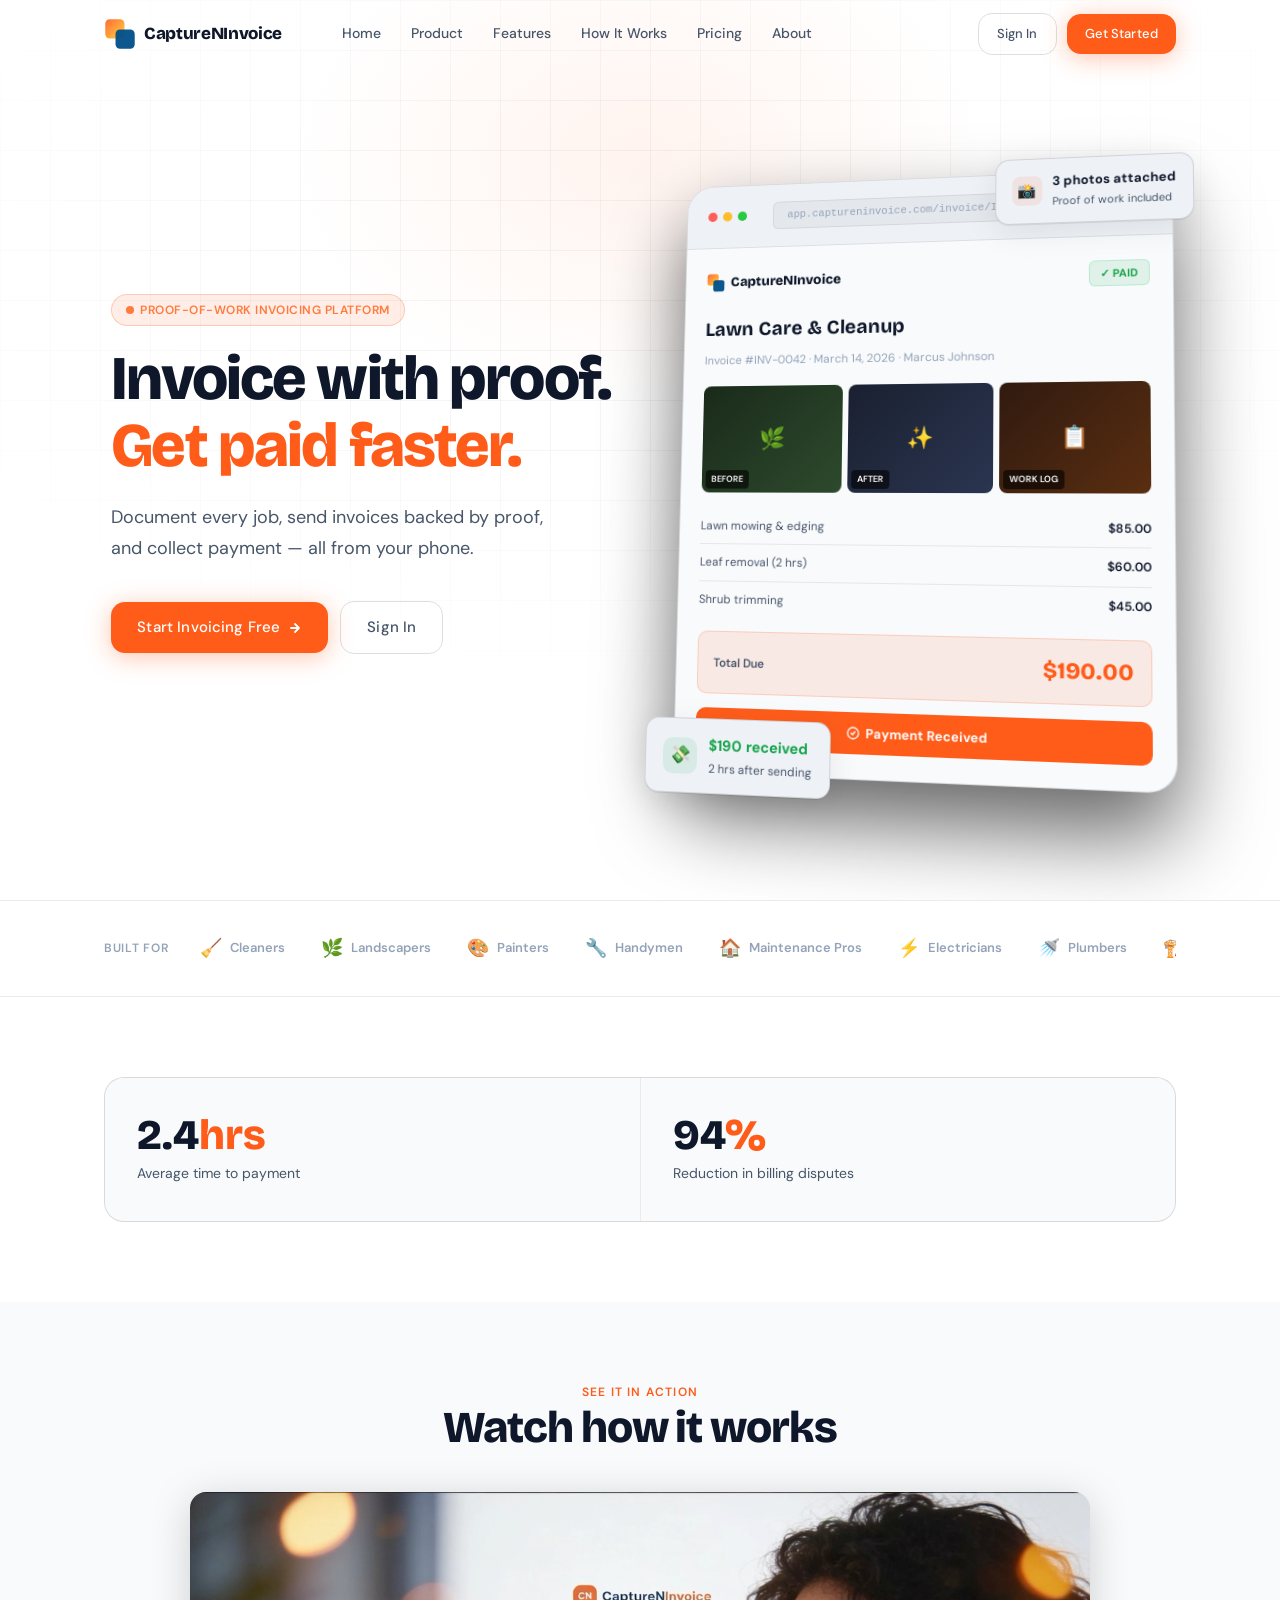
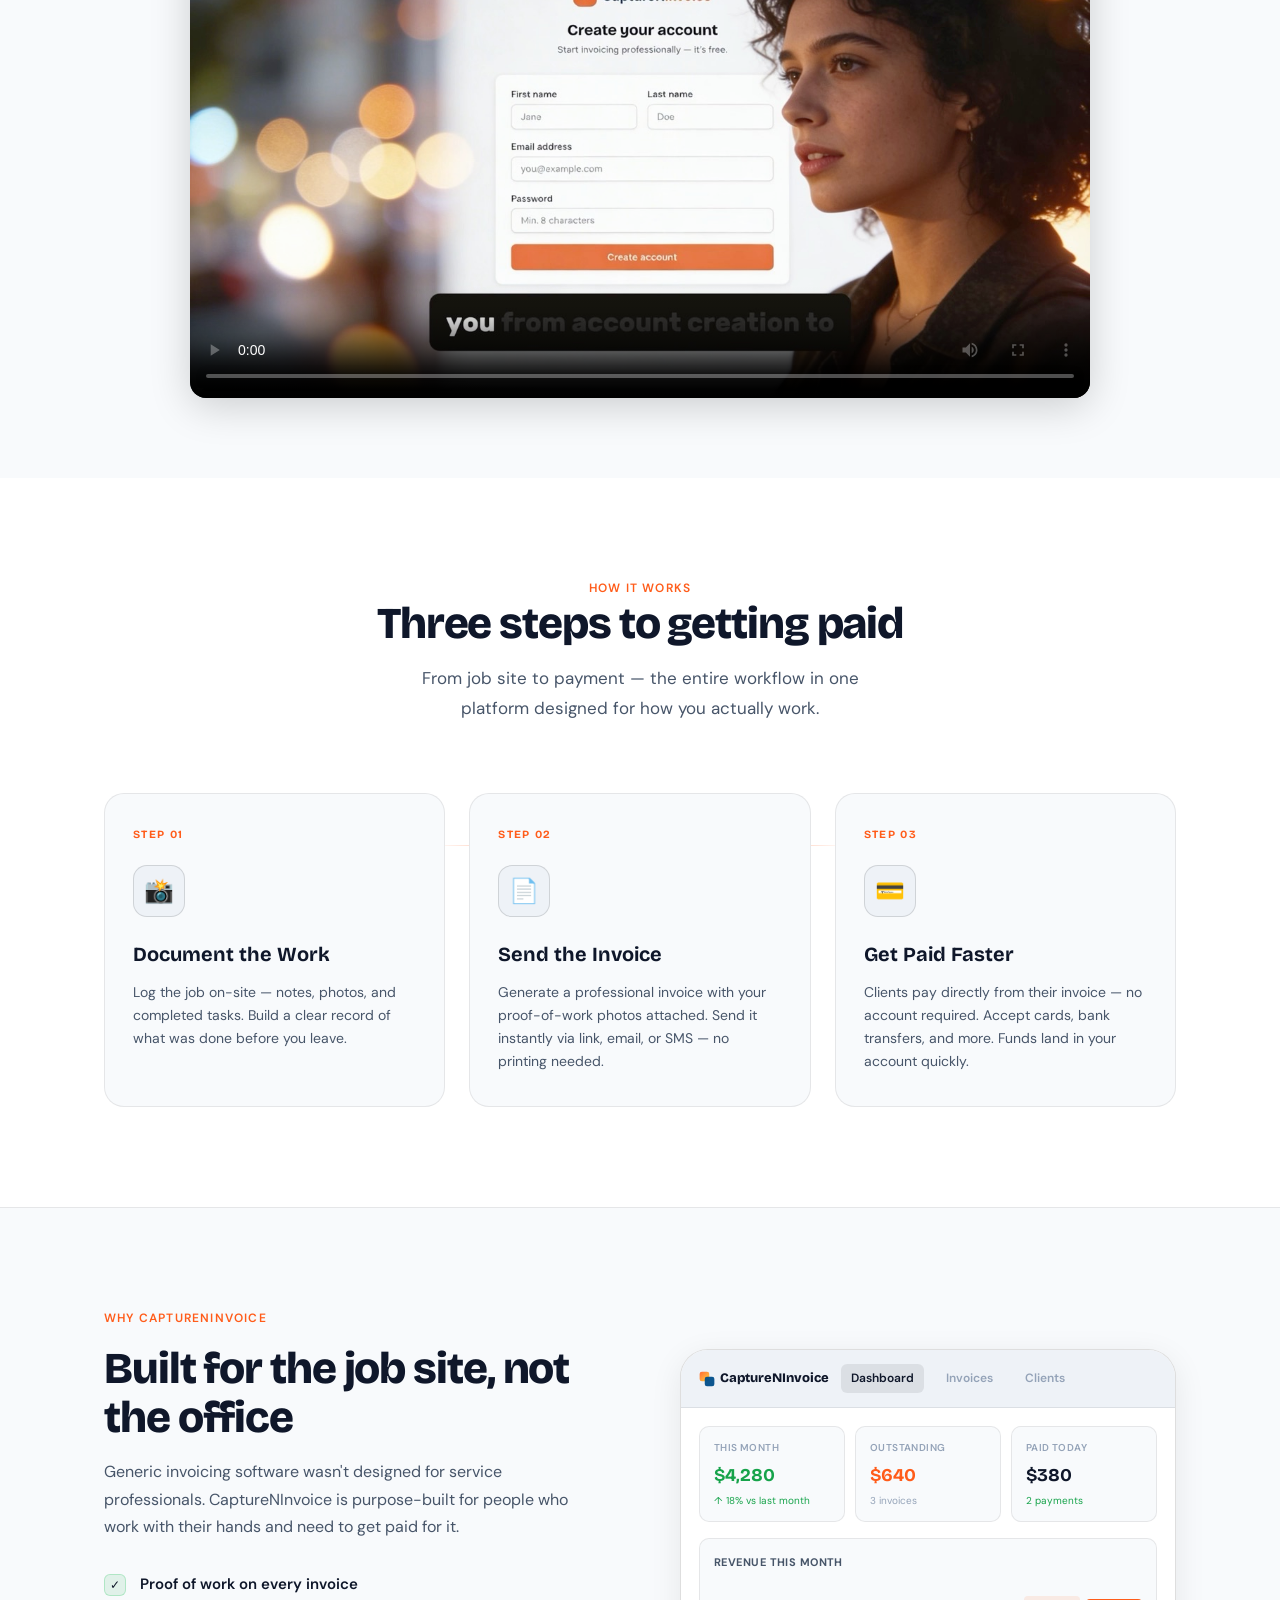
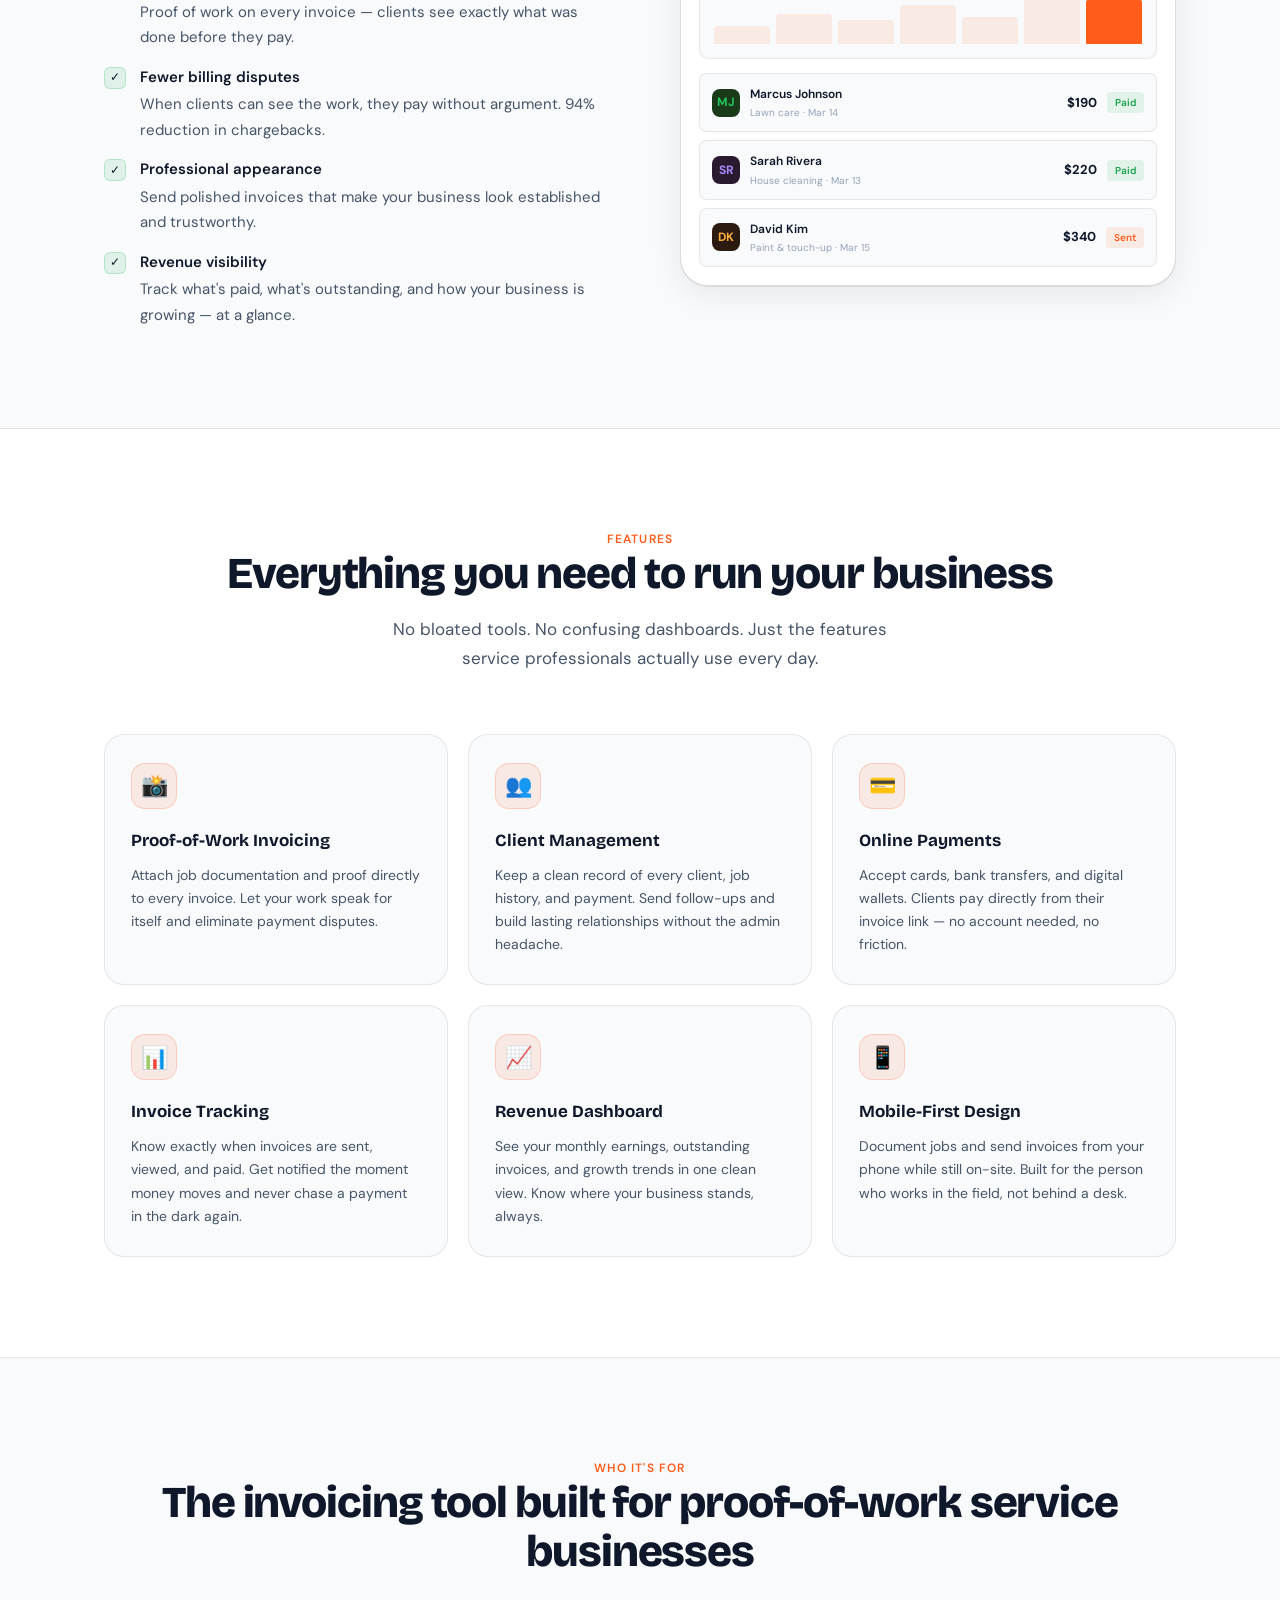
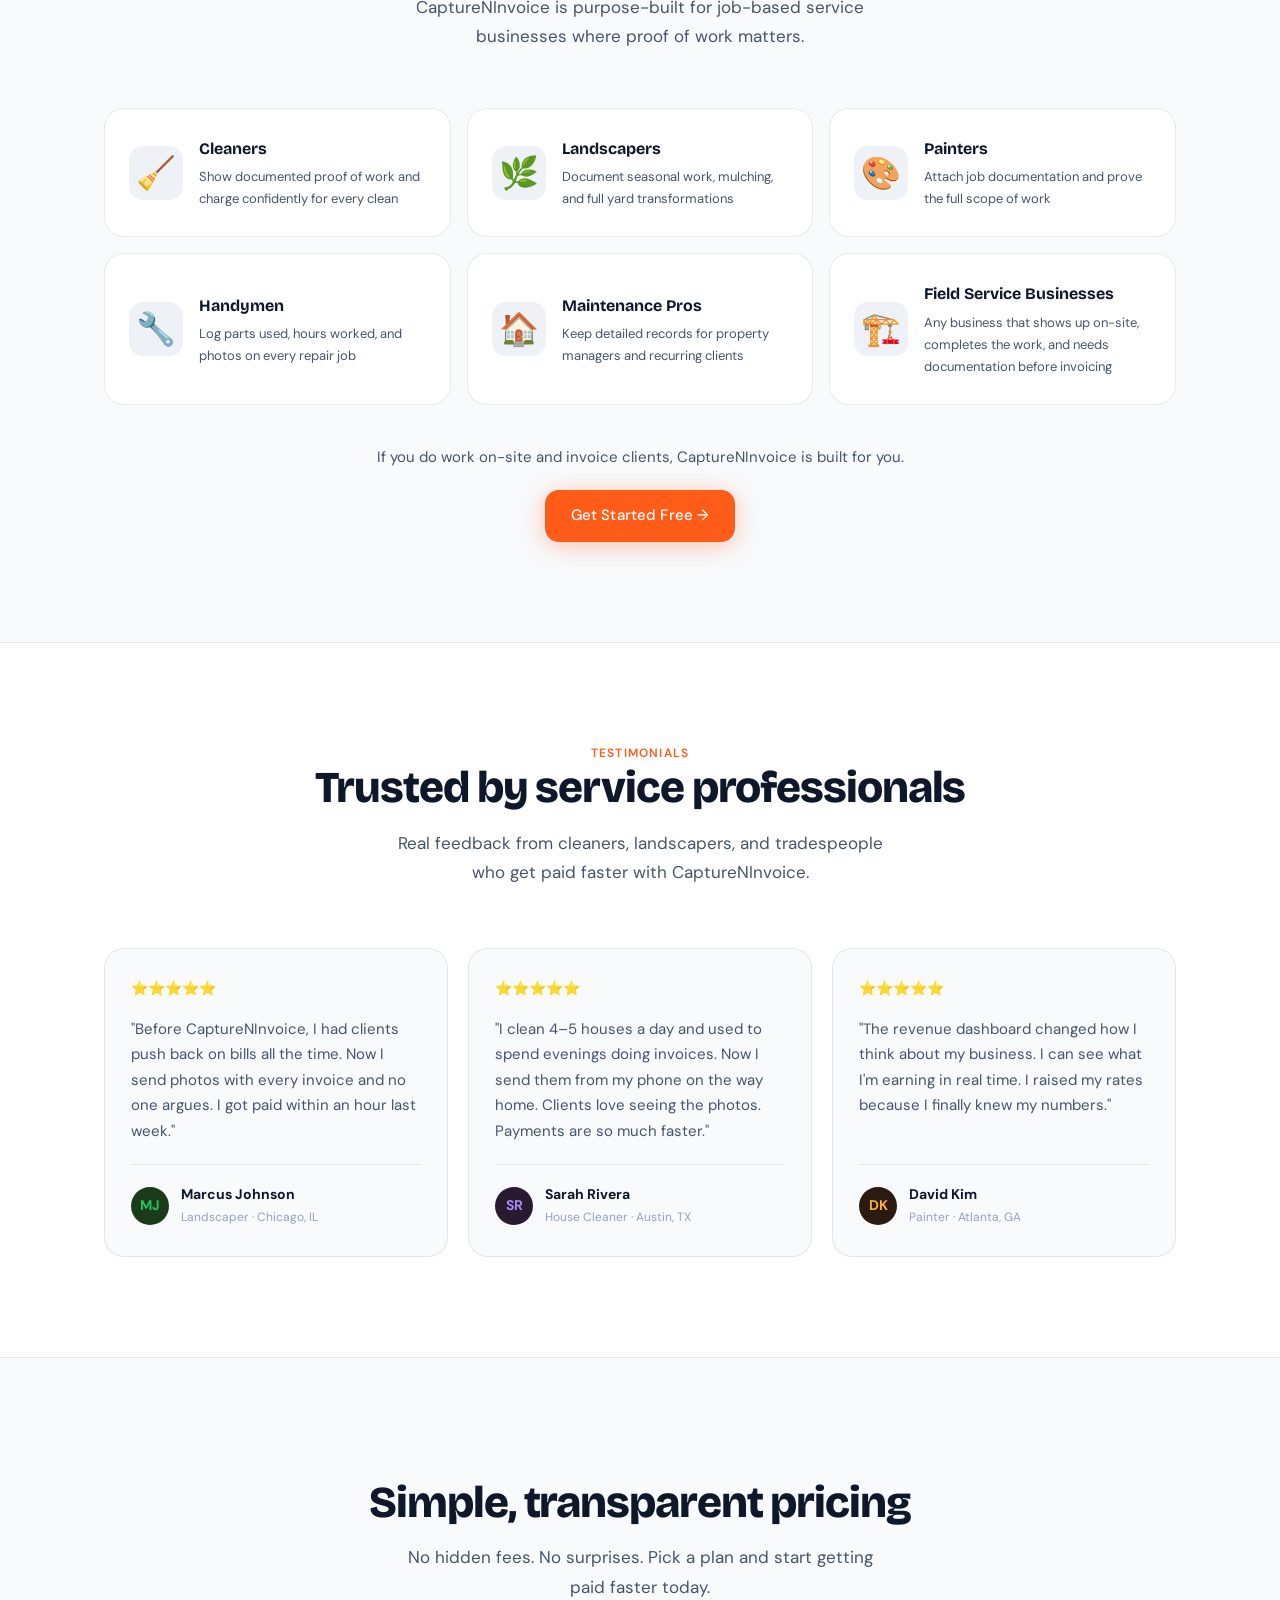
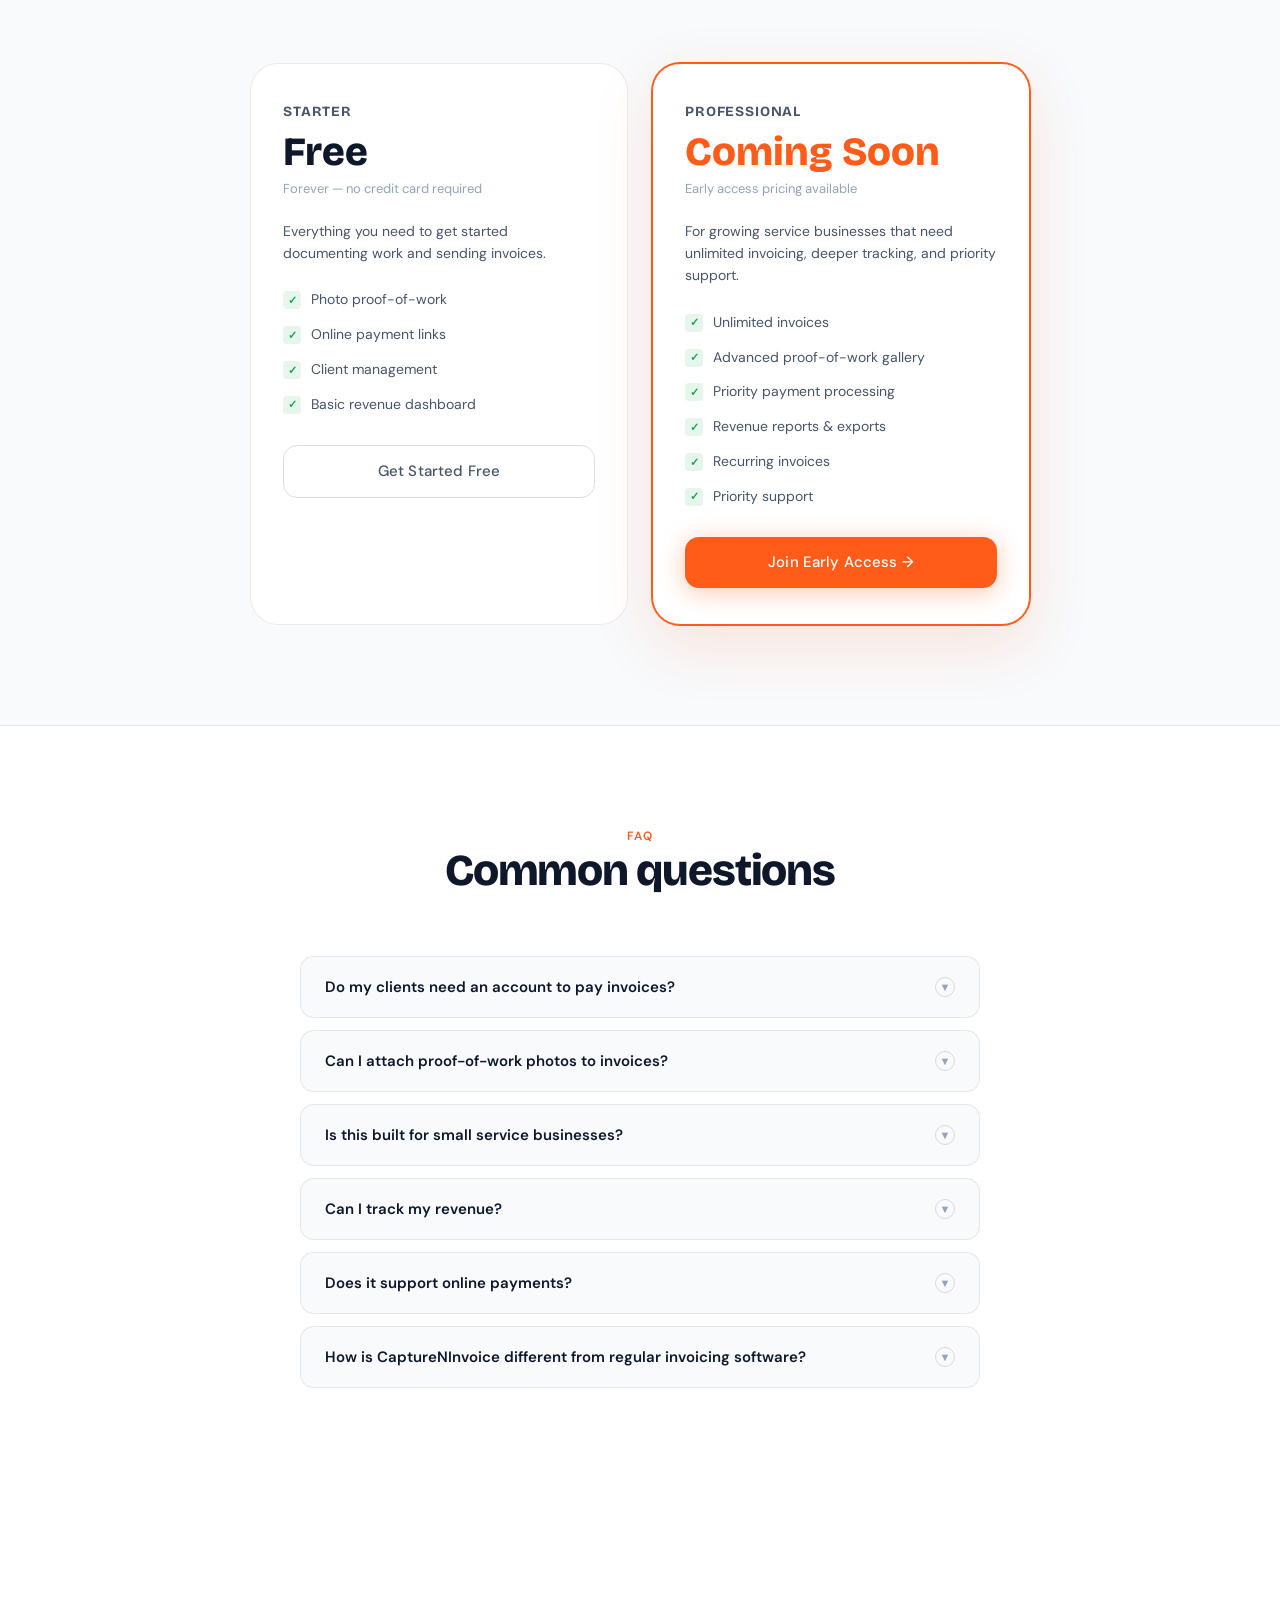
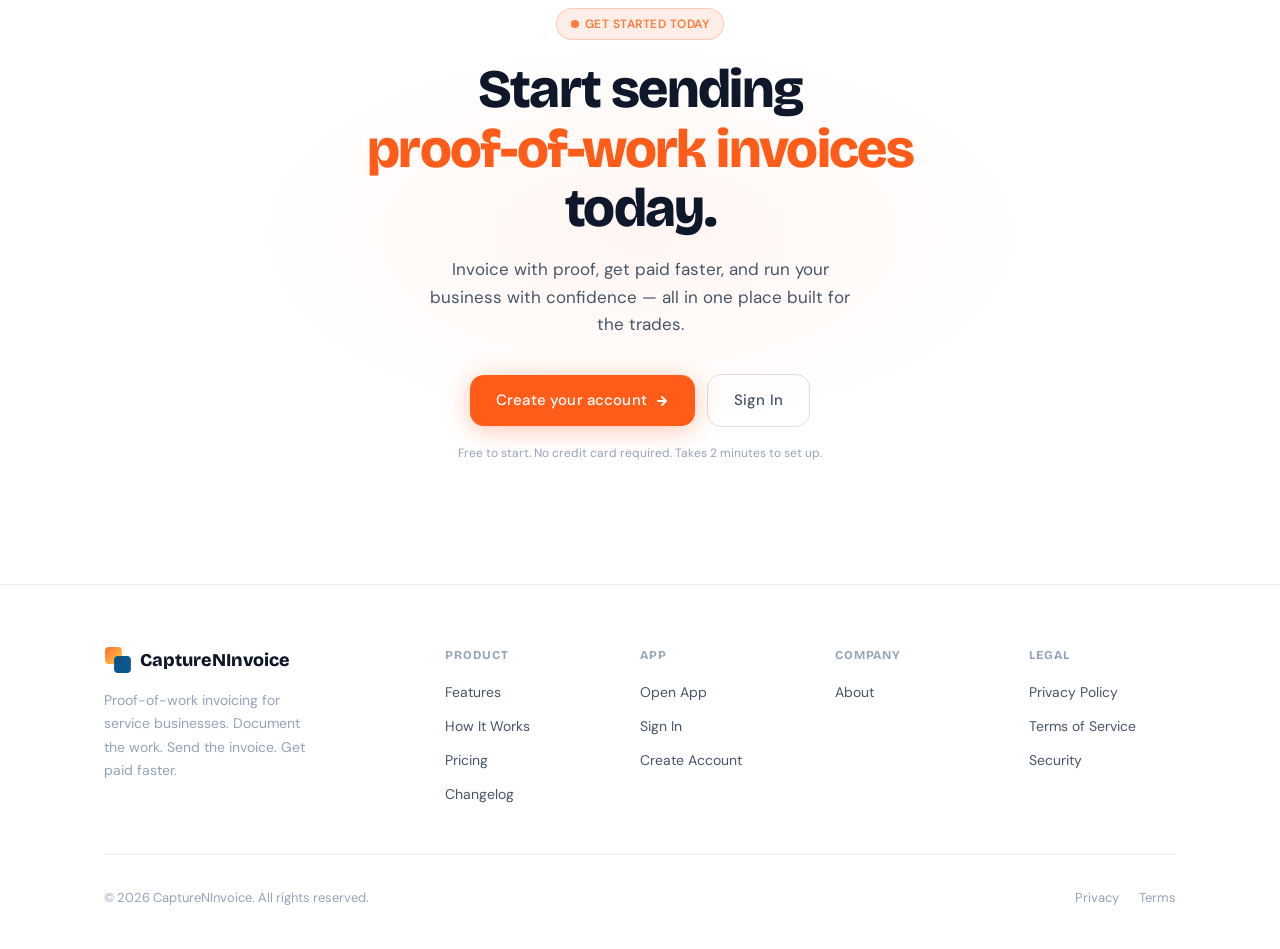
==== commit c2876083: "fix: add video poster frame, remove redundant width attr, add .gitignore" ====
--- a/index.html
+++ b/index.html
@@ -334,7 +334,7 @@
         <video
           controls
           preload="metadata"
-          width="100%"
+          poster="assets/demo-poster.jpg"
           aria-label="CaptureNInvoice product demo"
         >
           <source src="assets/demo.mp4" type="video/mp4">
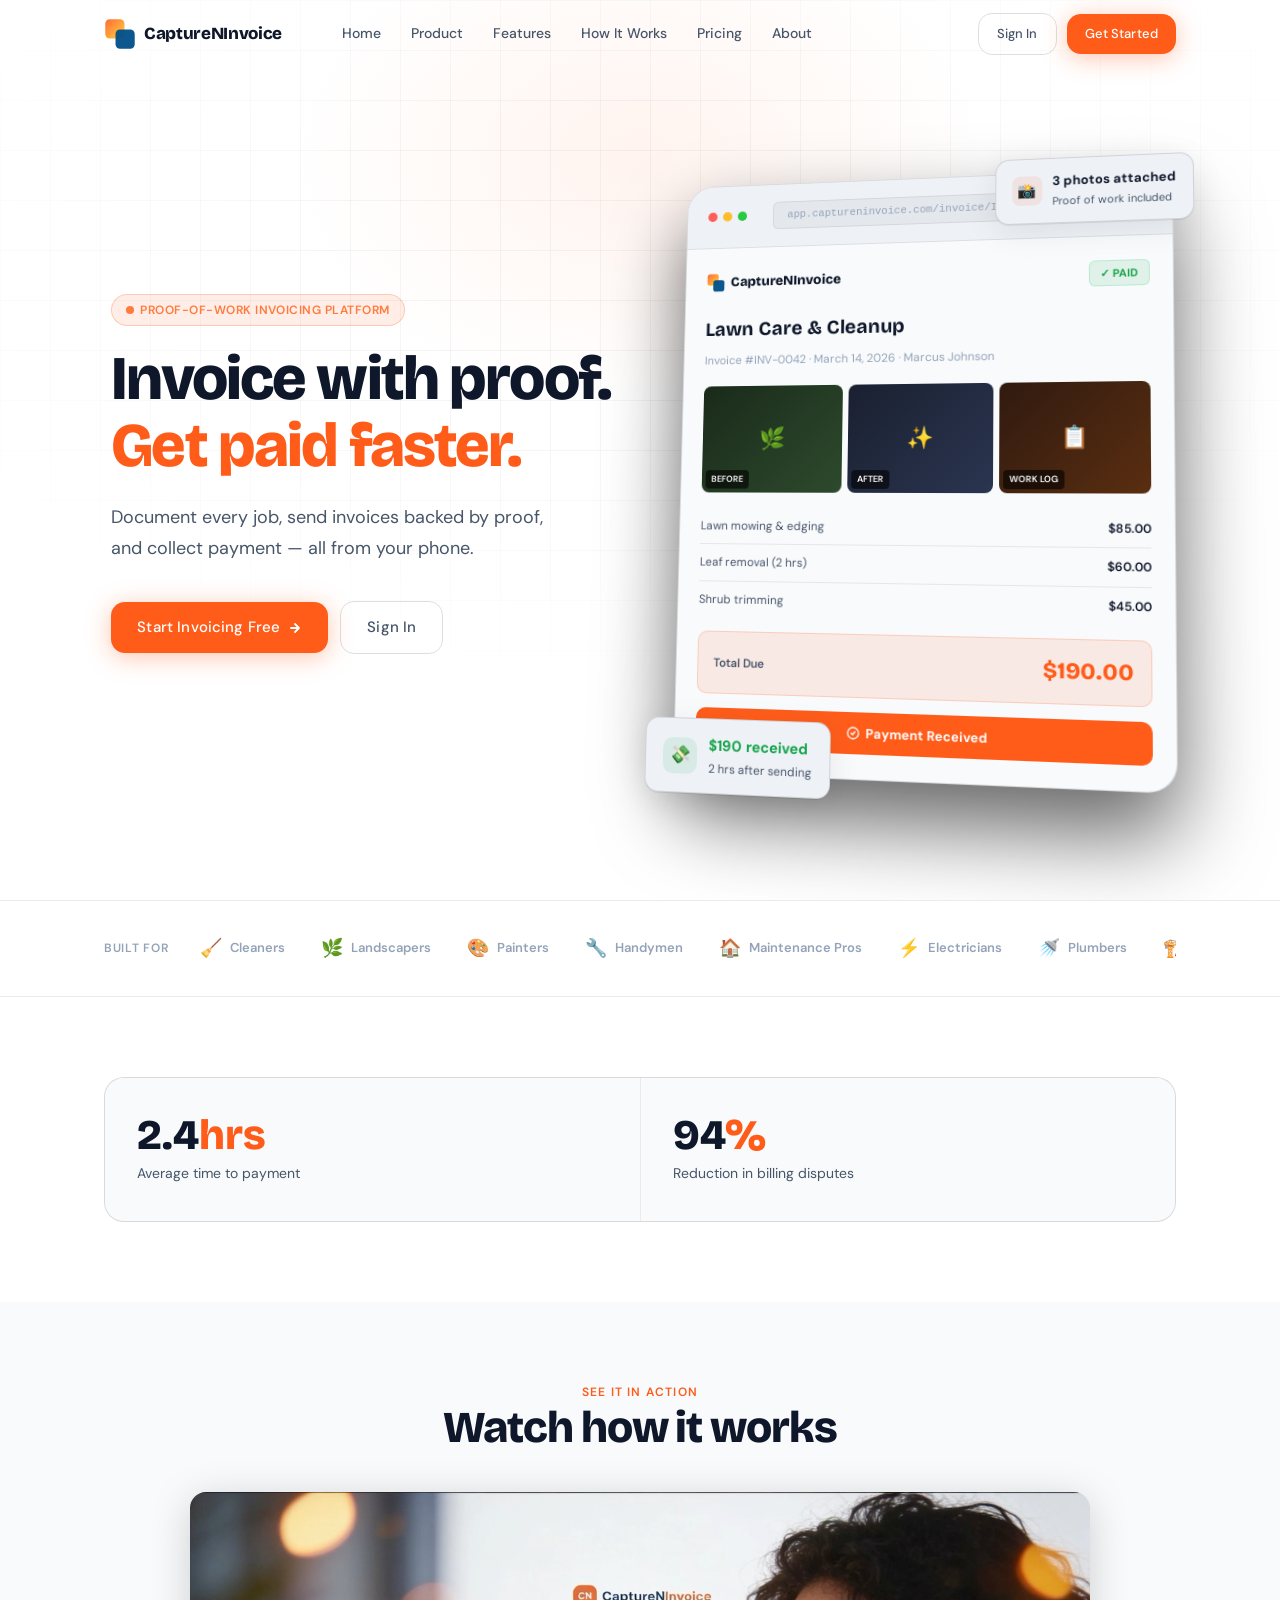
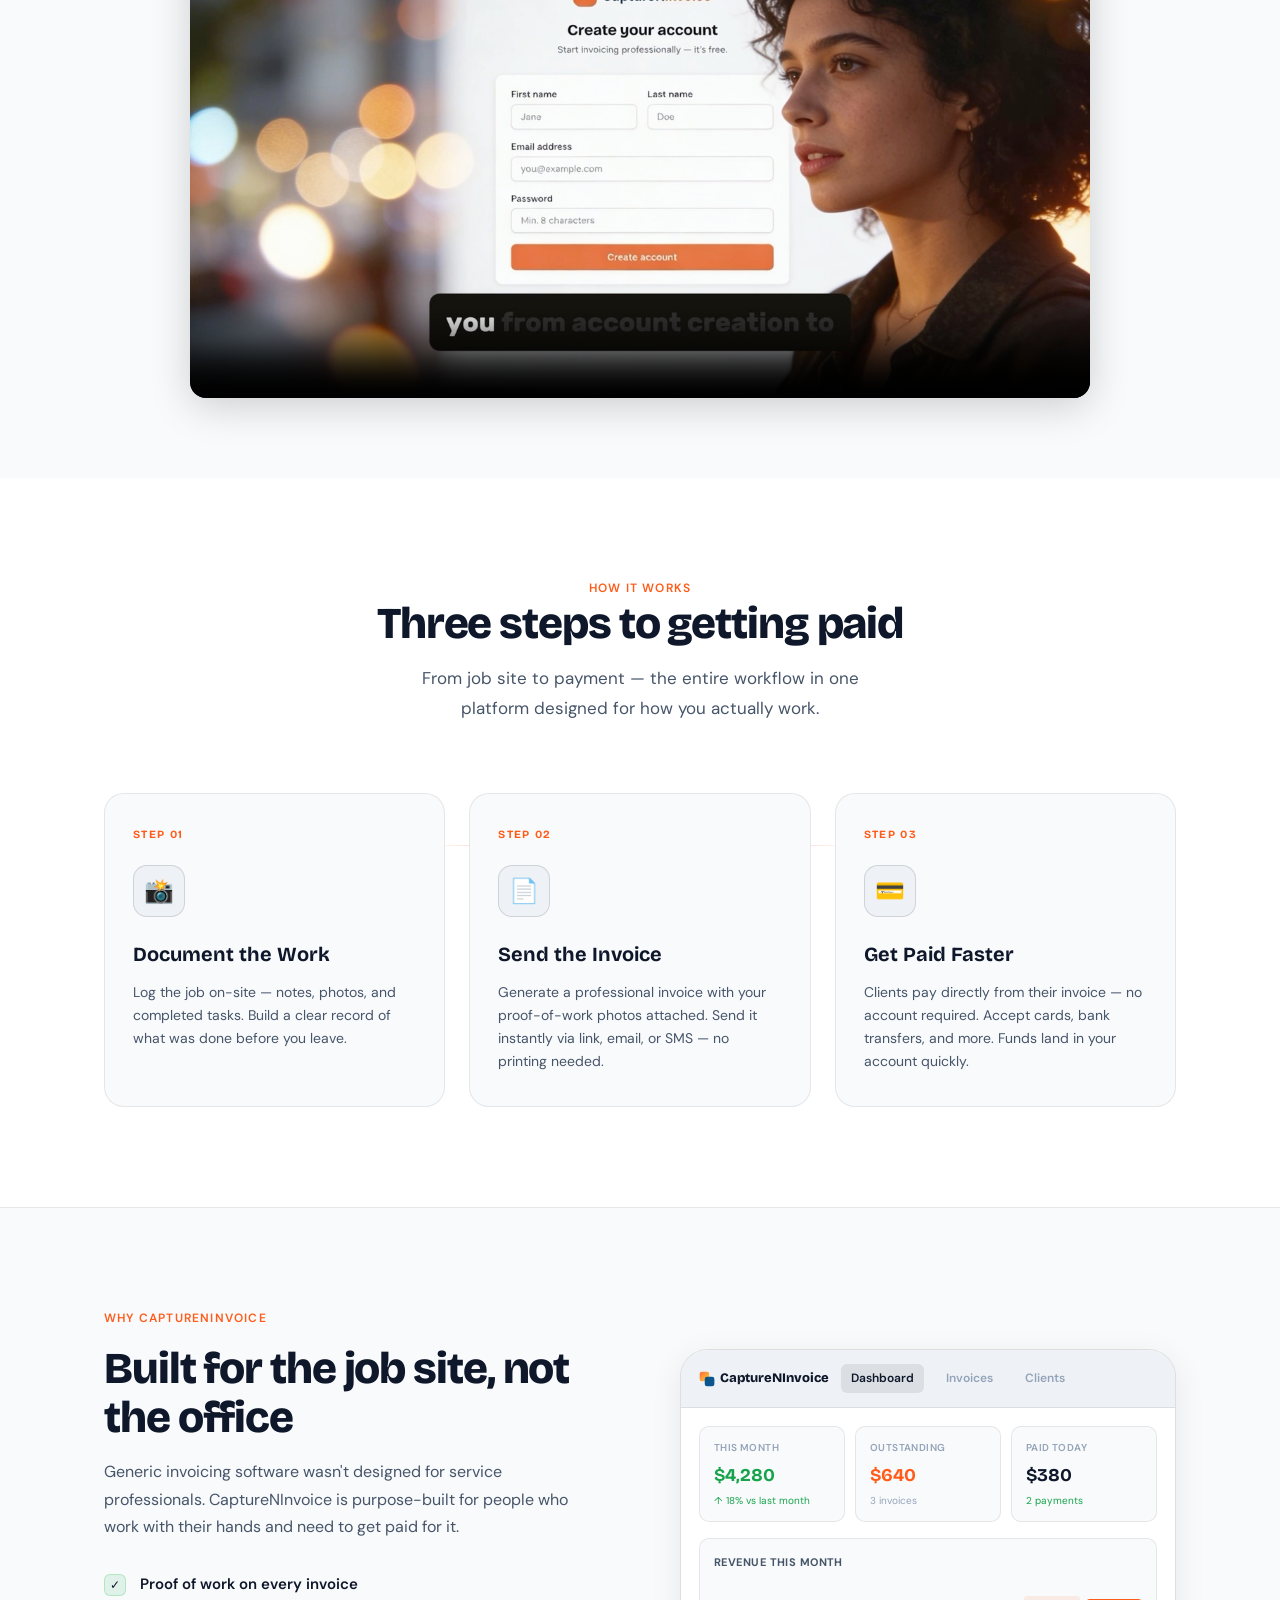
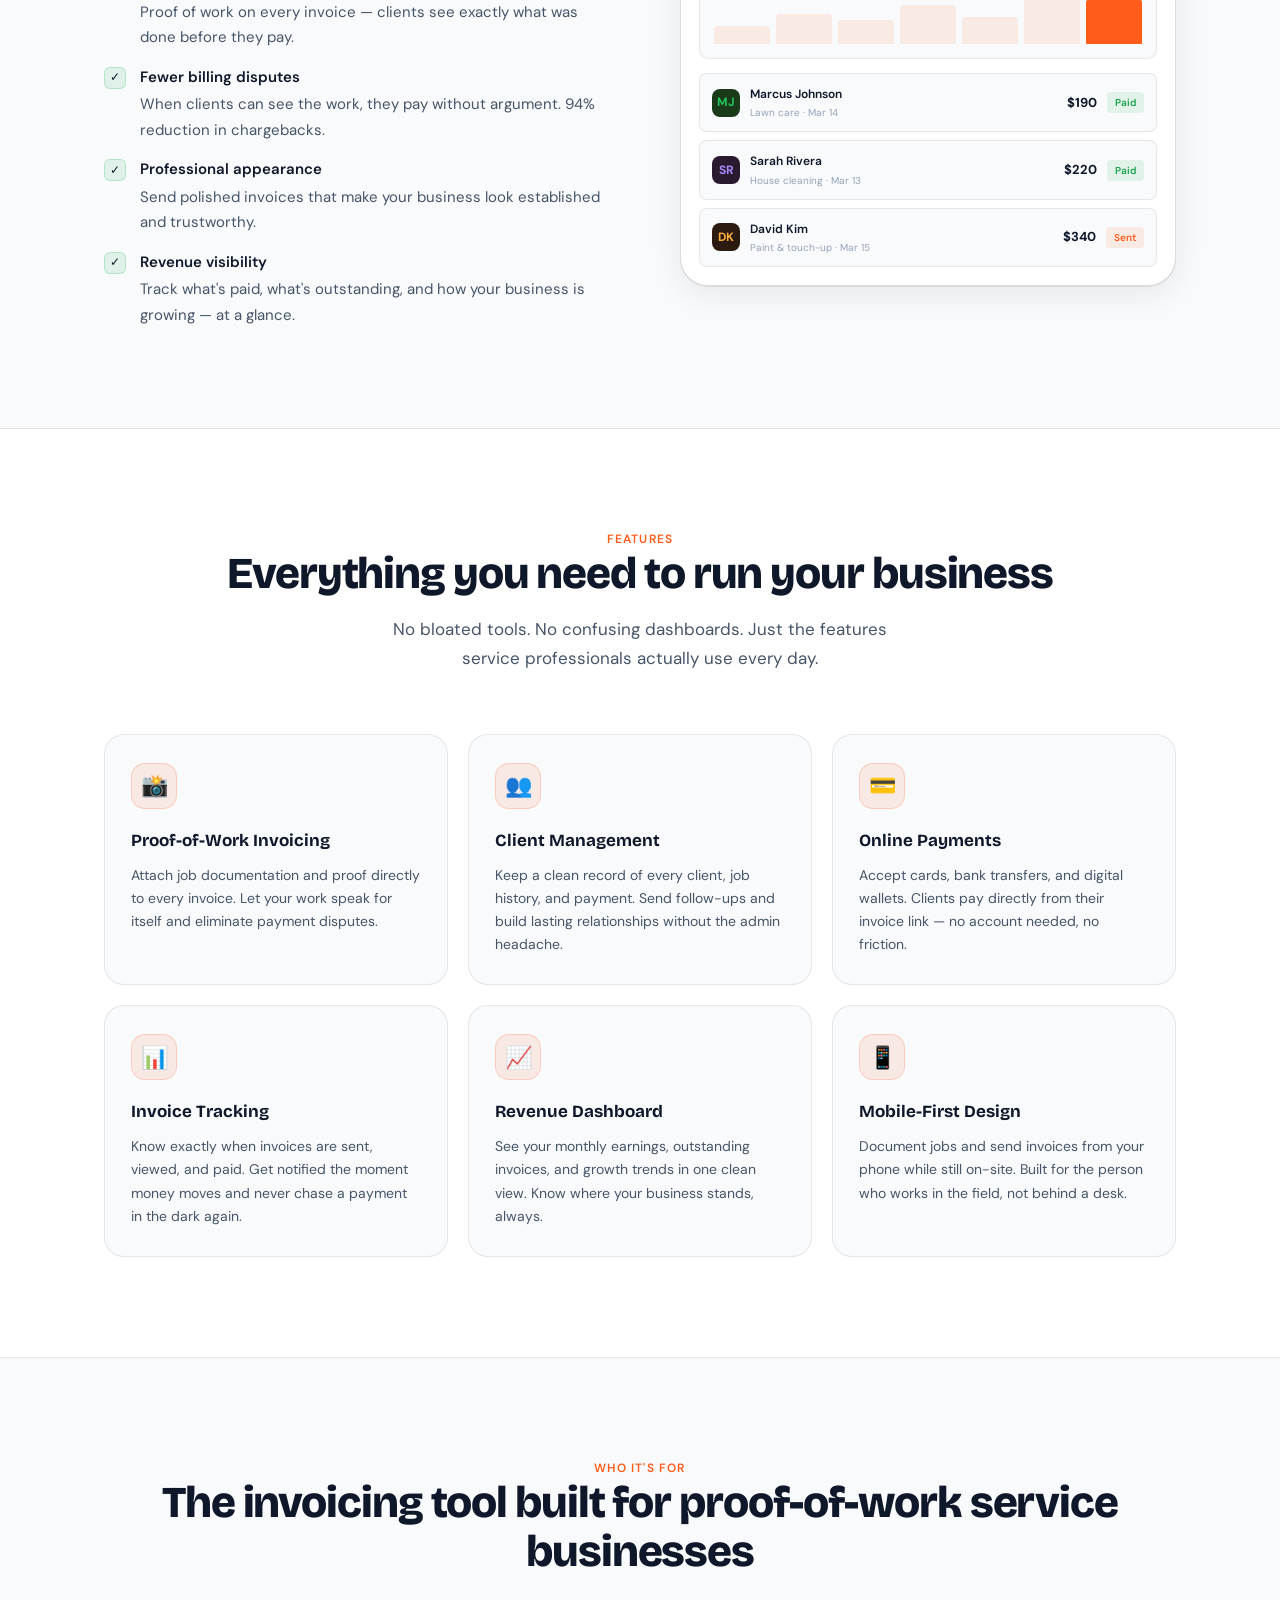
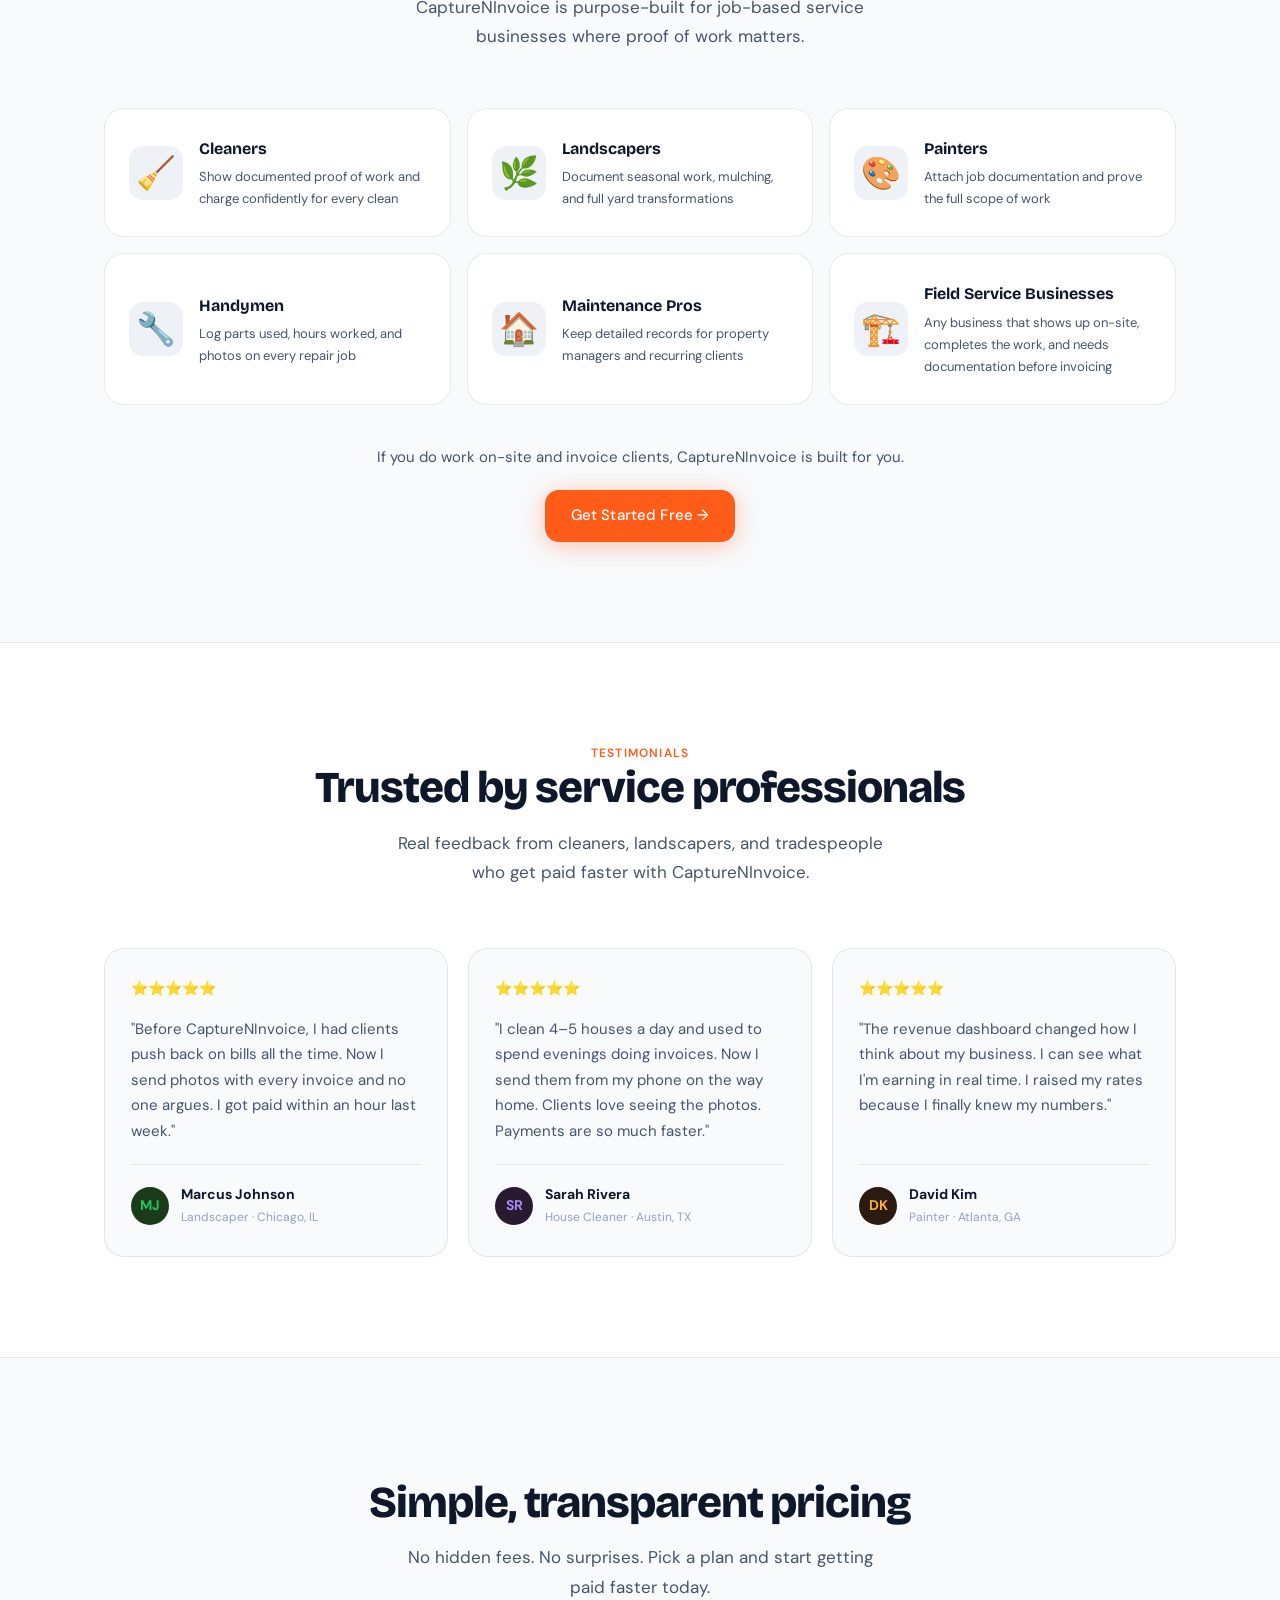
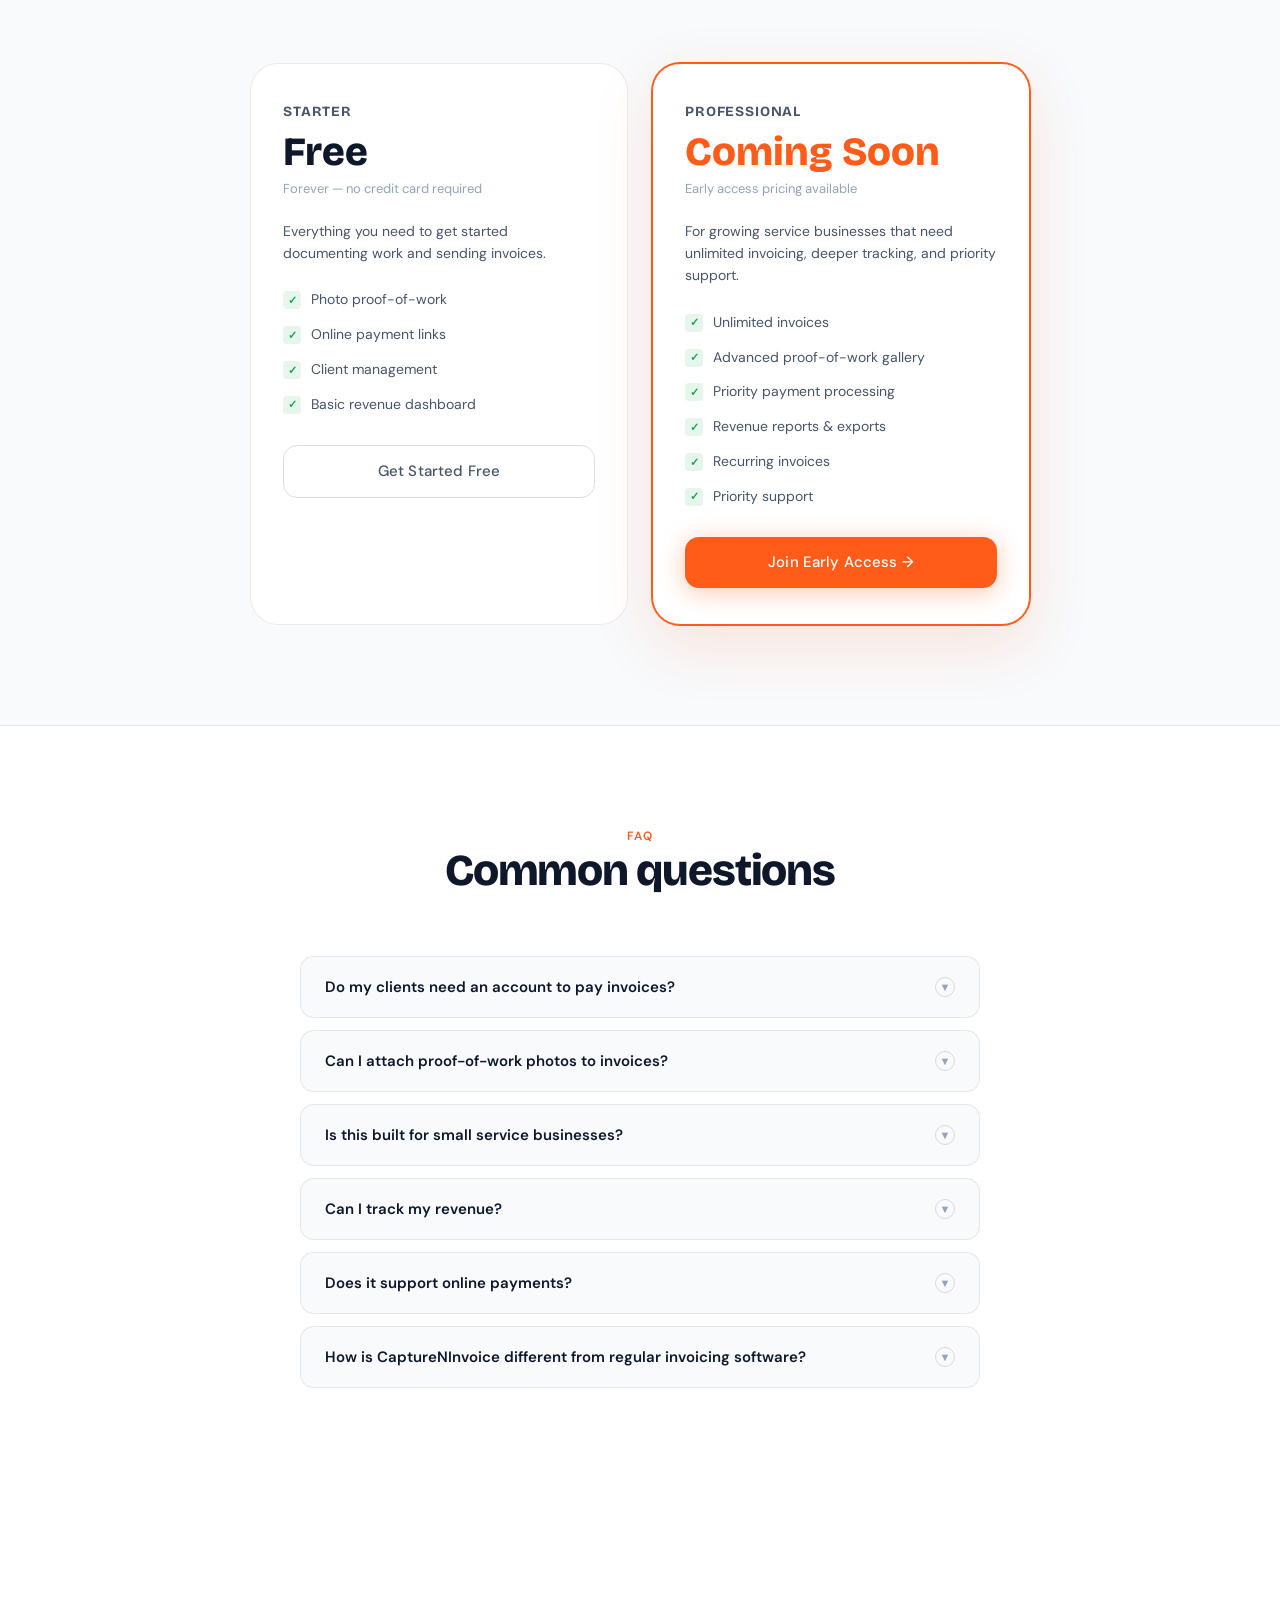
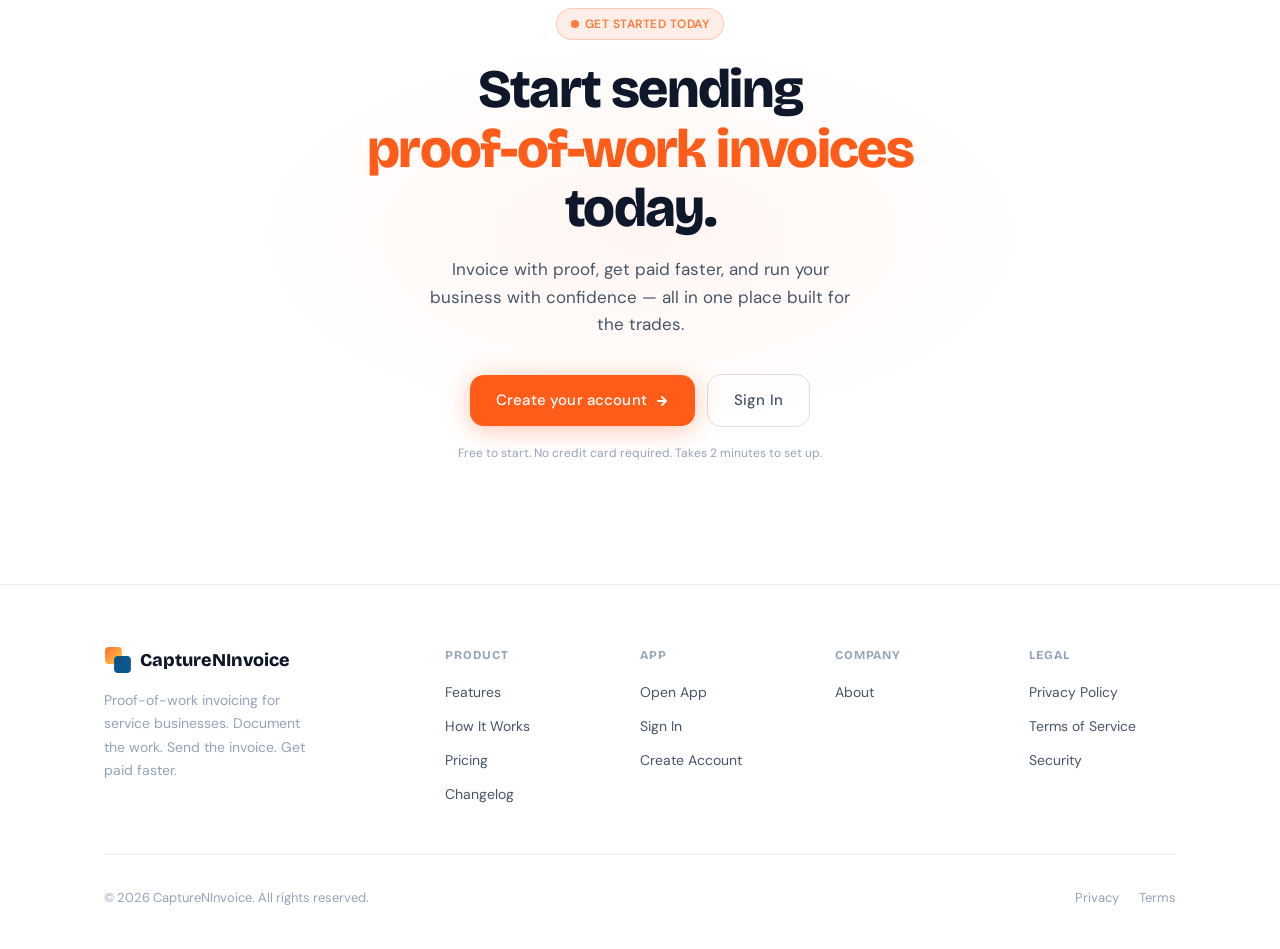
==== commit 705d6150: "feat: add OG image tags, favicon links, and Clarity snippet to all 9 pages Co-Authored-By: Claude So" ====
--- a/index.html
+++ b/index.html
@@ -9,6 +9,15 @@
     gtag('js', new Date());
     gtag('config', 'G-6WRXJRYEW0');
   </script>
+
+  <!-- Microsoft Clarity — replace YOUR_CLARITY_ID with your project ID from clarity.microsoft.com -->
+  <script type="text/javascript">
+    (function(c,l,a,r,i,t,y){
+      c[a]=c[a]||function(){(c[a].q=c[a].q||[]).push(arguments)};
+      t=l.createElement(r);t.async=1;t.src="https://www.clarity.ms/tag/"+i;
+      y=l.getElementsByTagName(r)[0];y.parentNode.insertBefore(t,y);
+    })(window, document, "clarity", "script", "YOUR_CLARITY_ID");
+  </script>
   <meta charset="UTF-8">
   <meta name="viewport" content="width=device-width, initial-scale=1.0">
   <title>CaptureNInvoice — Invoice with Proof. Get Paid Faster.</title>
@@ -23,6 +32,11 @@
   <meta property="og:description" content="Document every job, send invoices backed by proof, and collect payment faster.">
   <meta property="og:type" content="website">
   <meta property="og:url" content="https://captureninvoice.com/">
+  <meta property="og:image" content="https://captureninvoice.com/assets/og-image.jpg">
+  <meta property="og:image:width" content="1200">
+  <meta property="og:image:height" content="630">
+  <link rel="icon" type="image/svg+xml" href="/assets/favicon.svg">
+  <link rel="apple-touch-icon" href="/assets/apple-touch-icon.png">
 
   <!-- Structured Data: Organization -->
   <script type="application/ld+json">
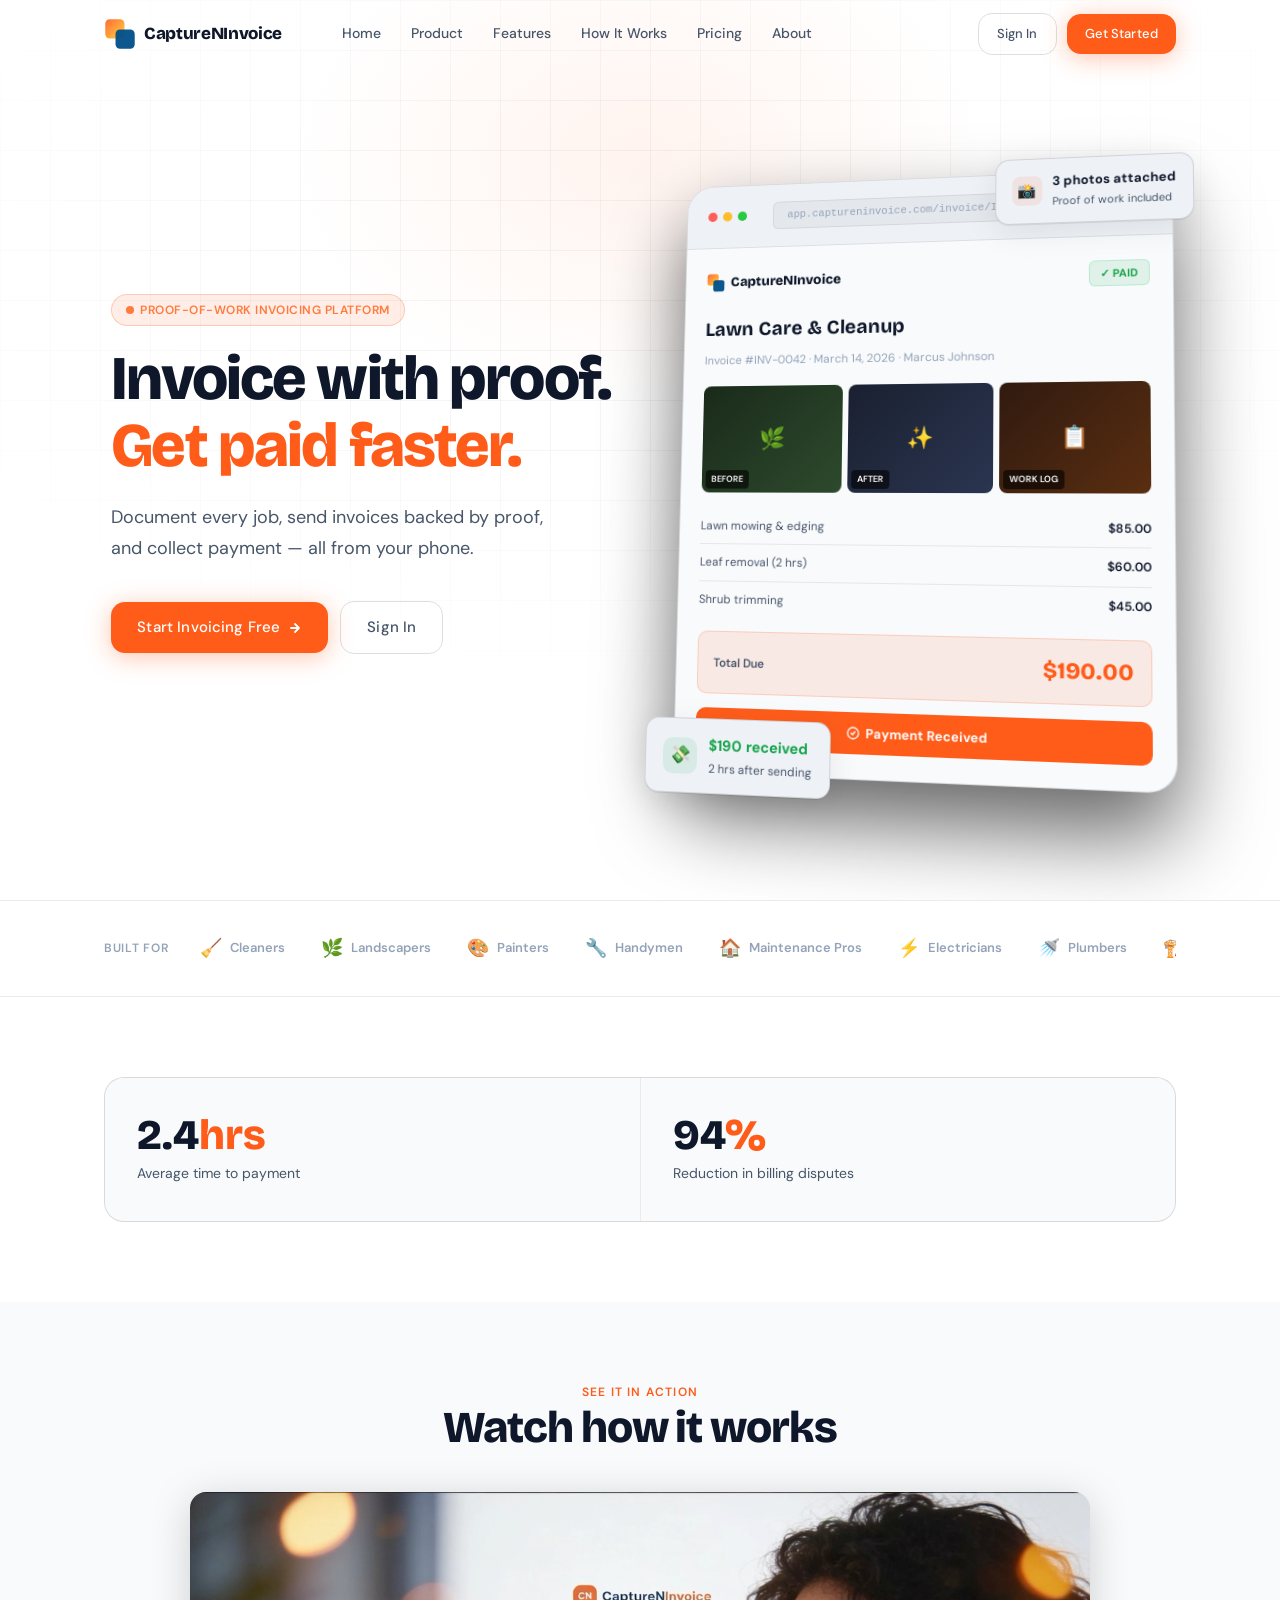
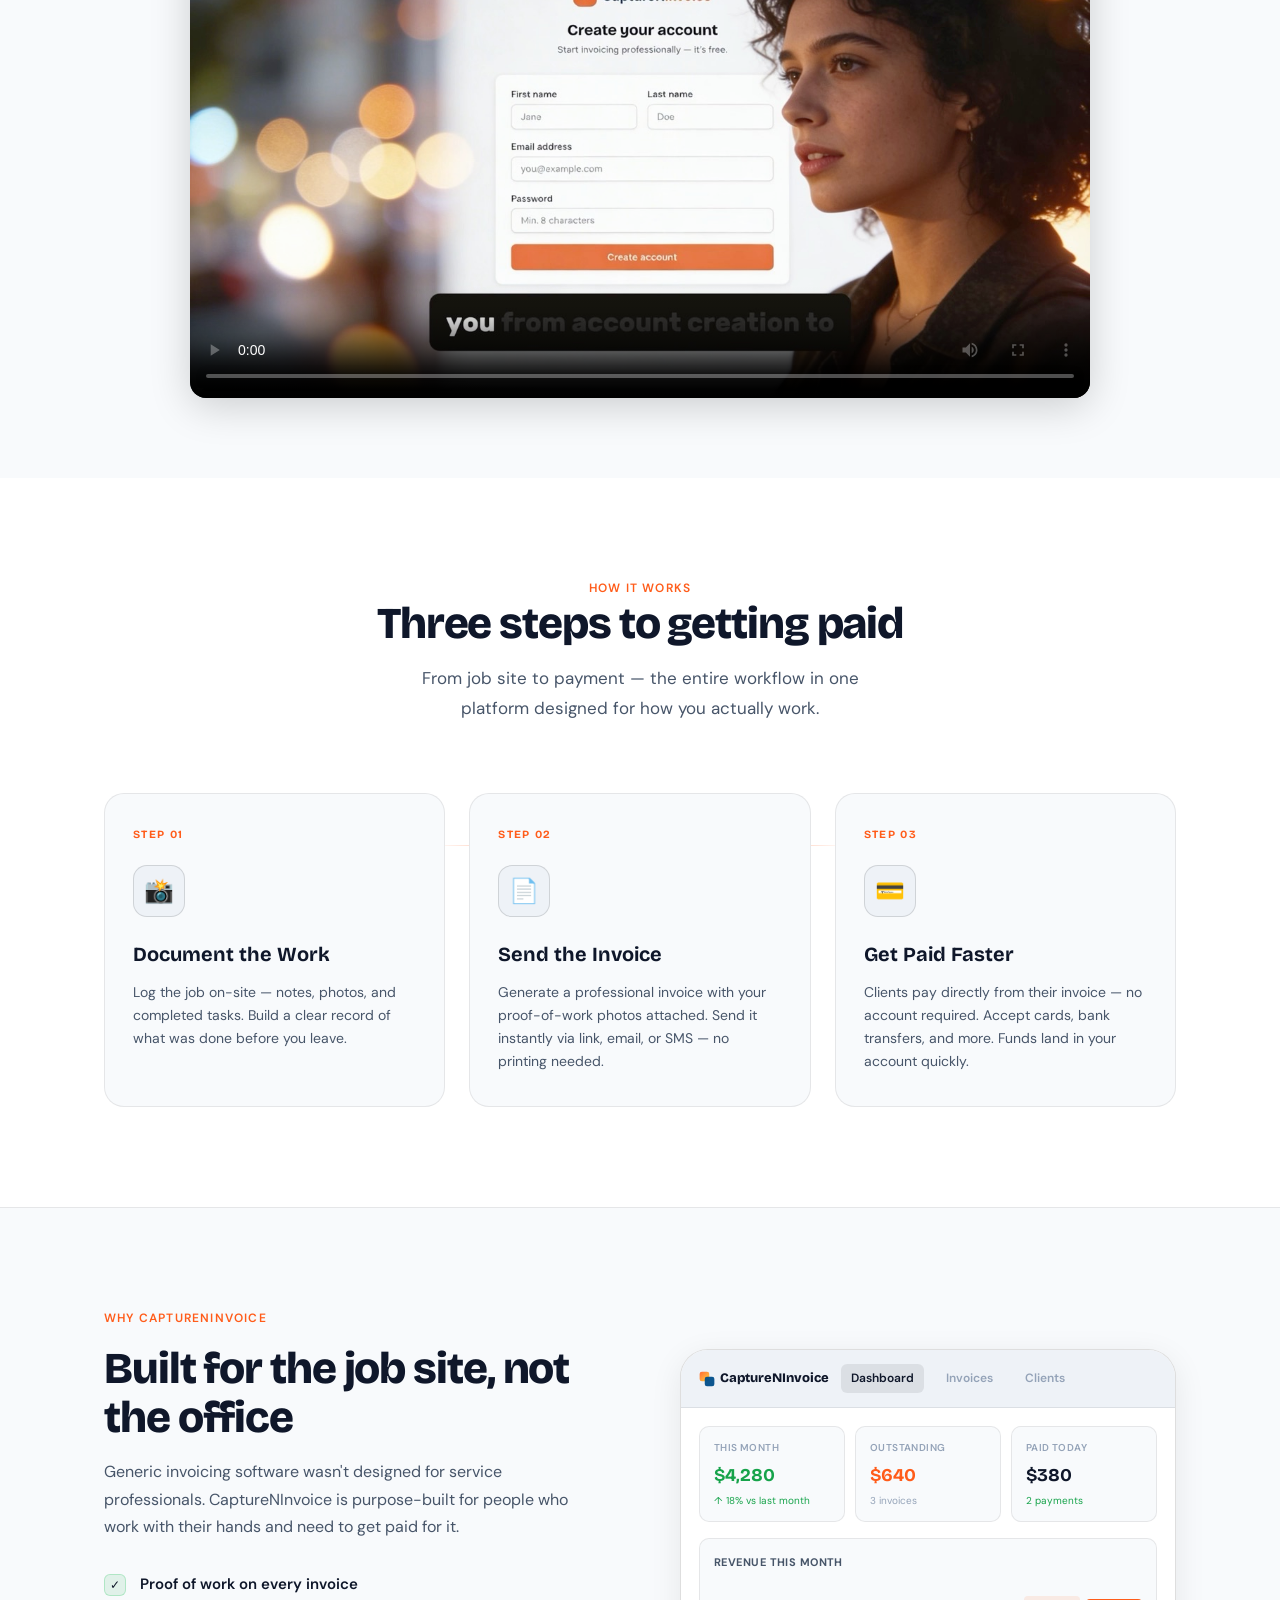
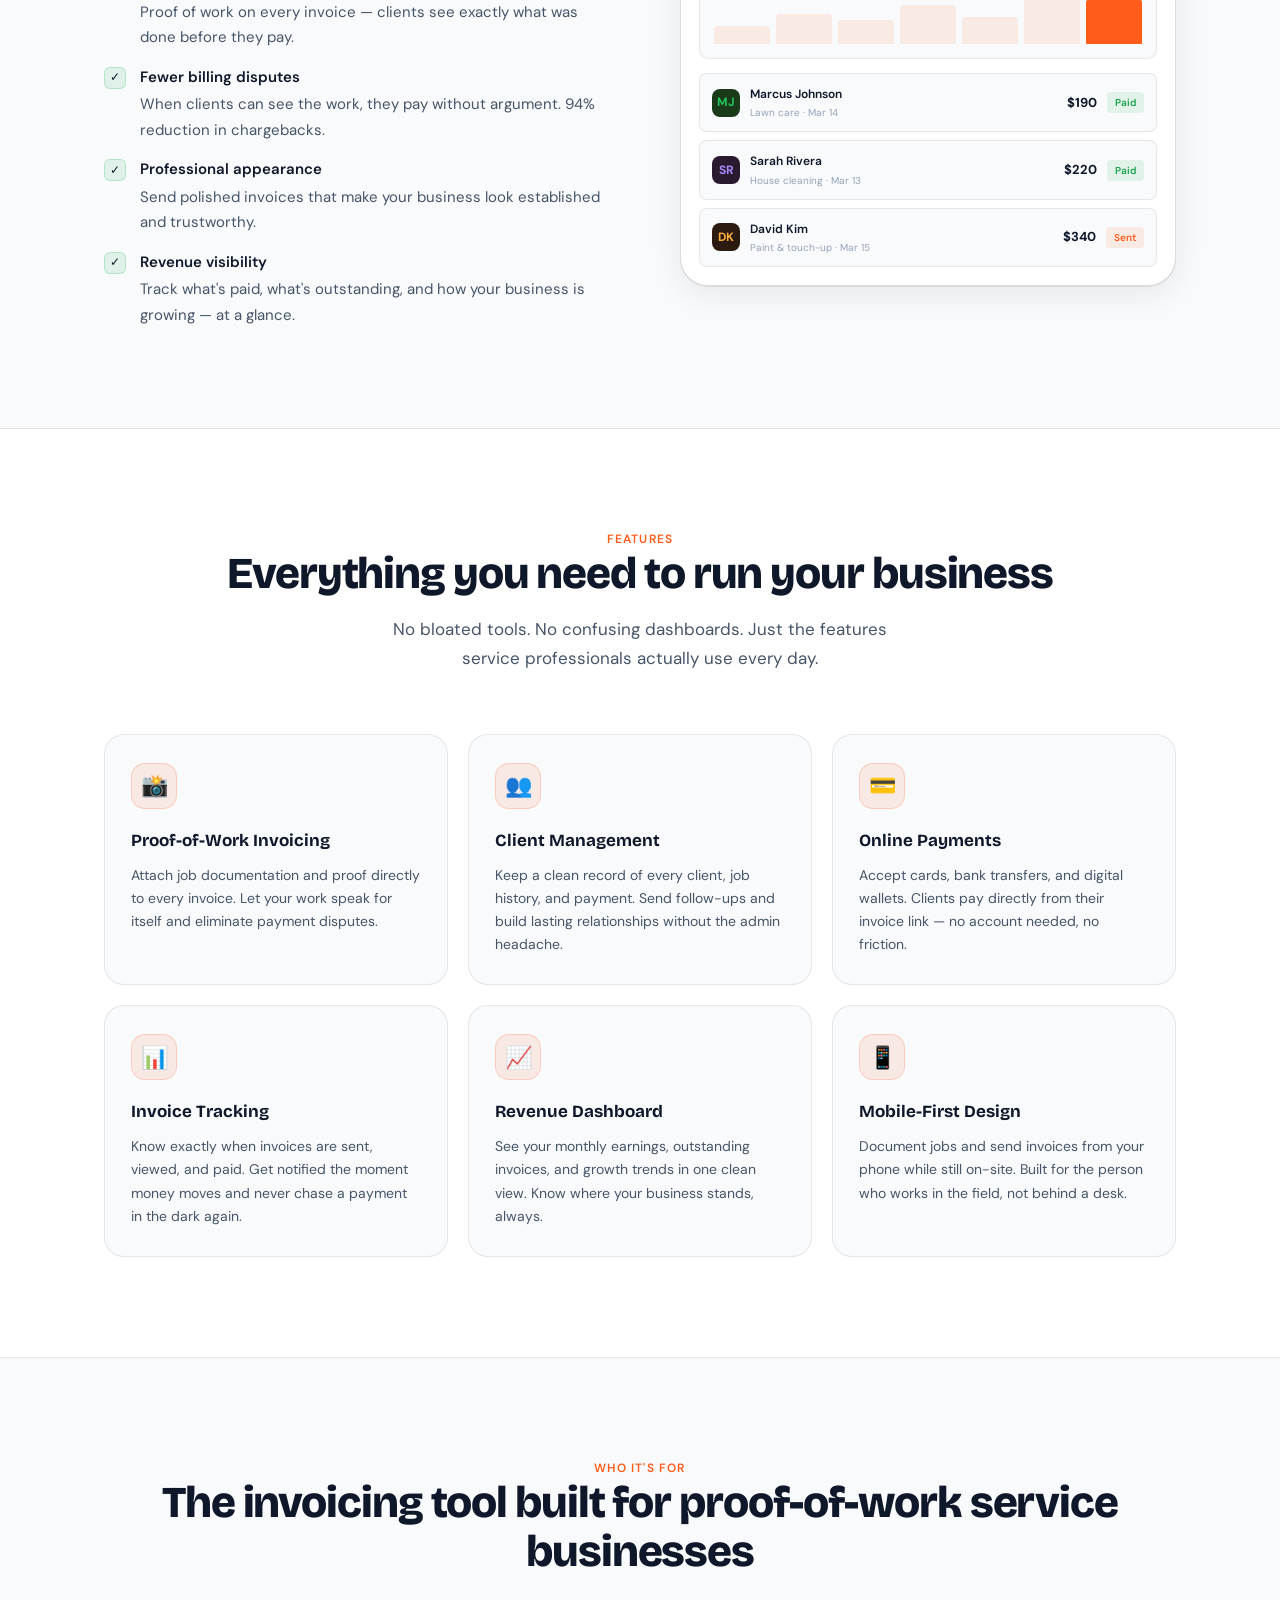
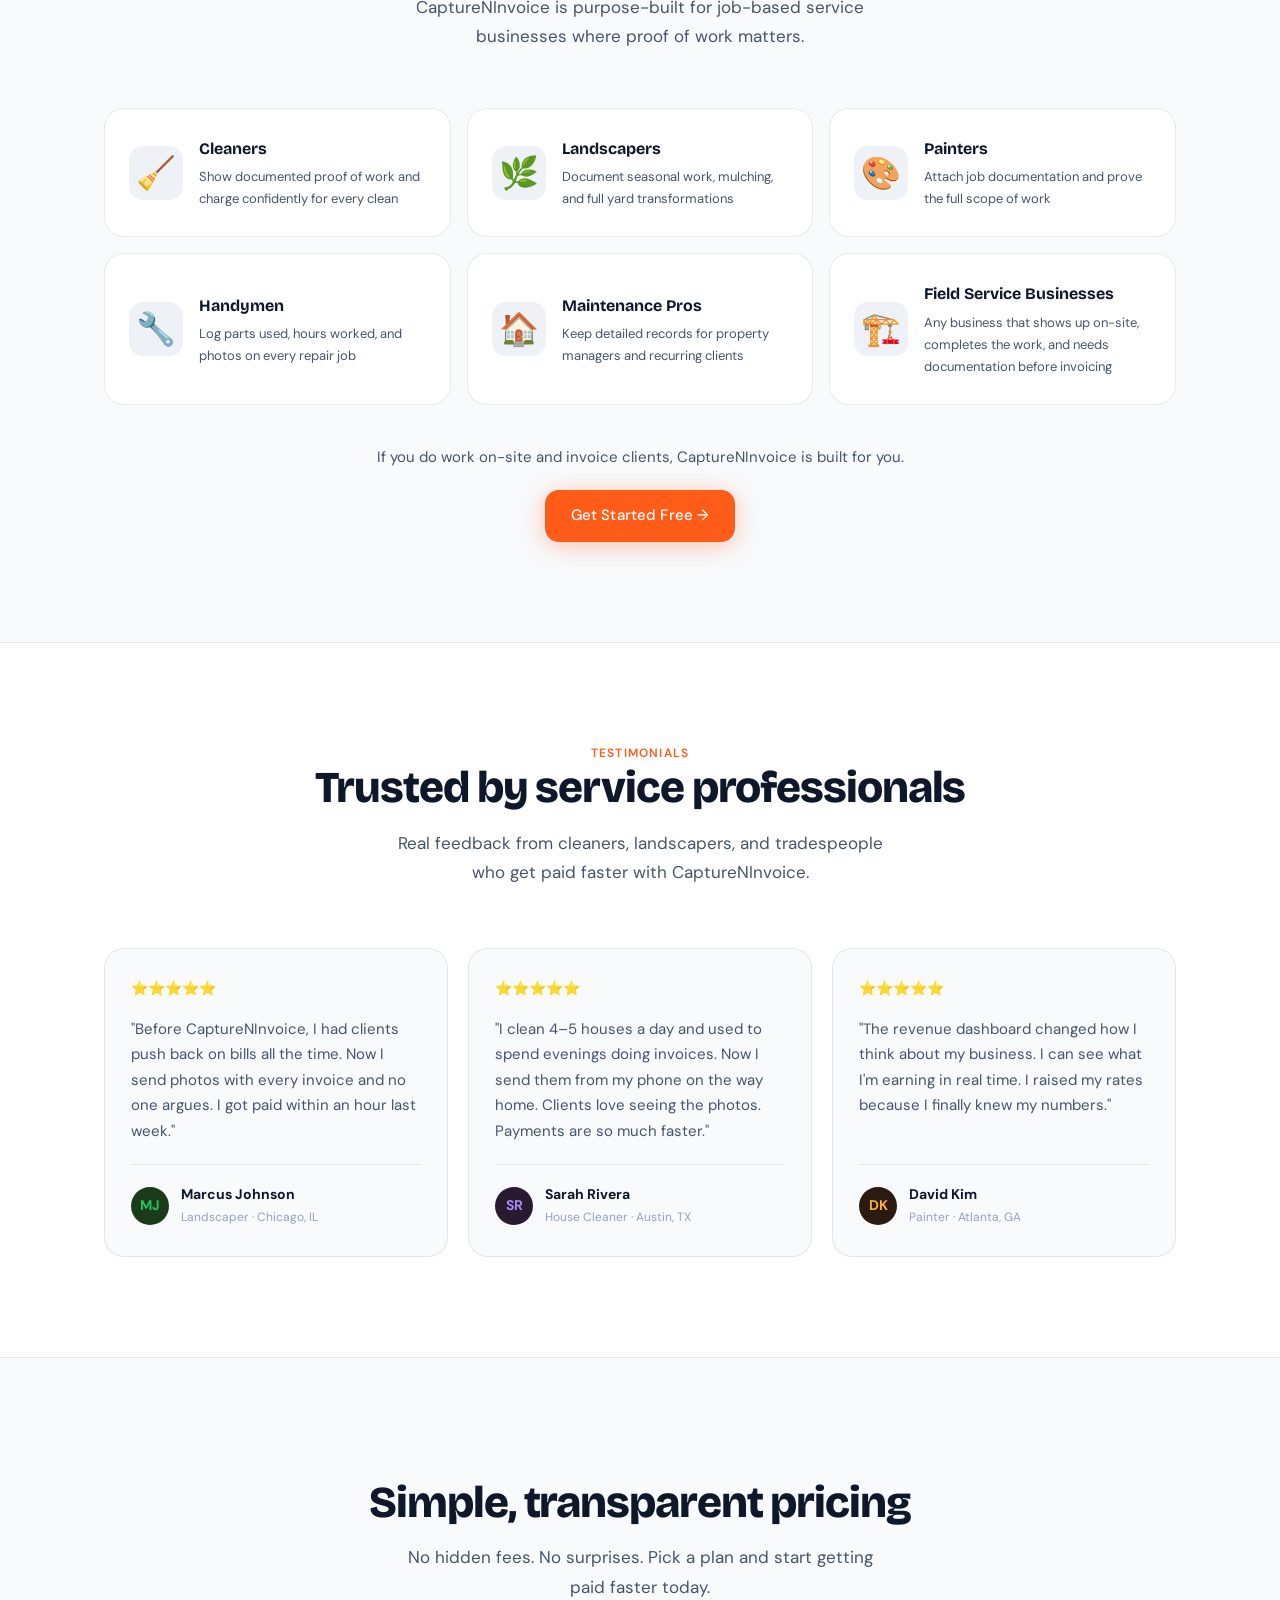
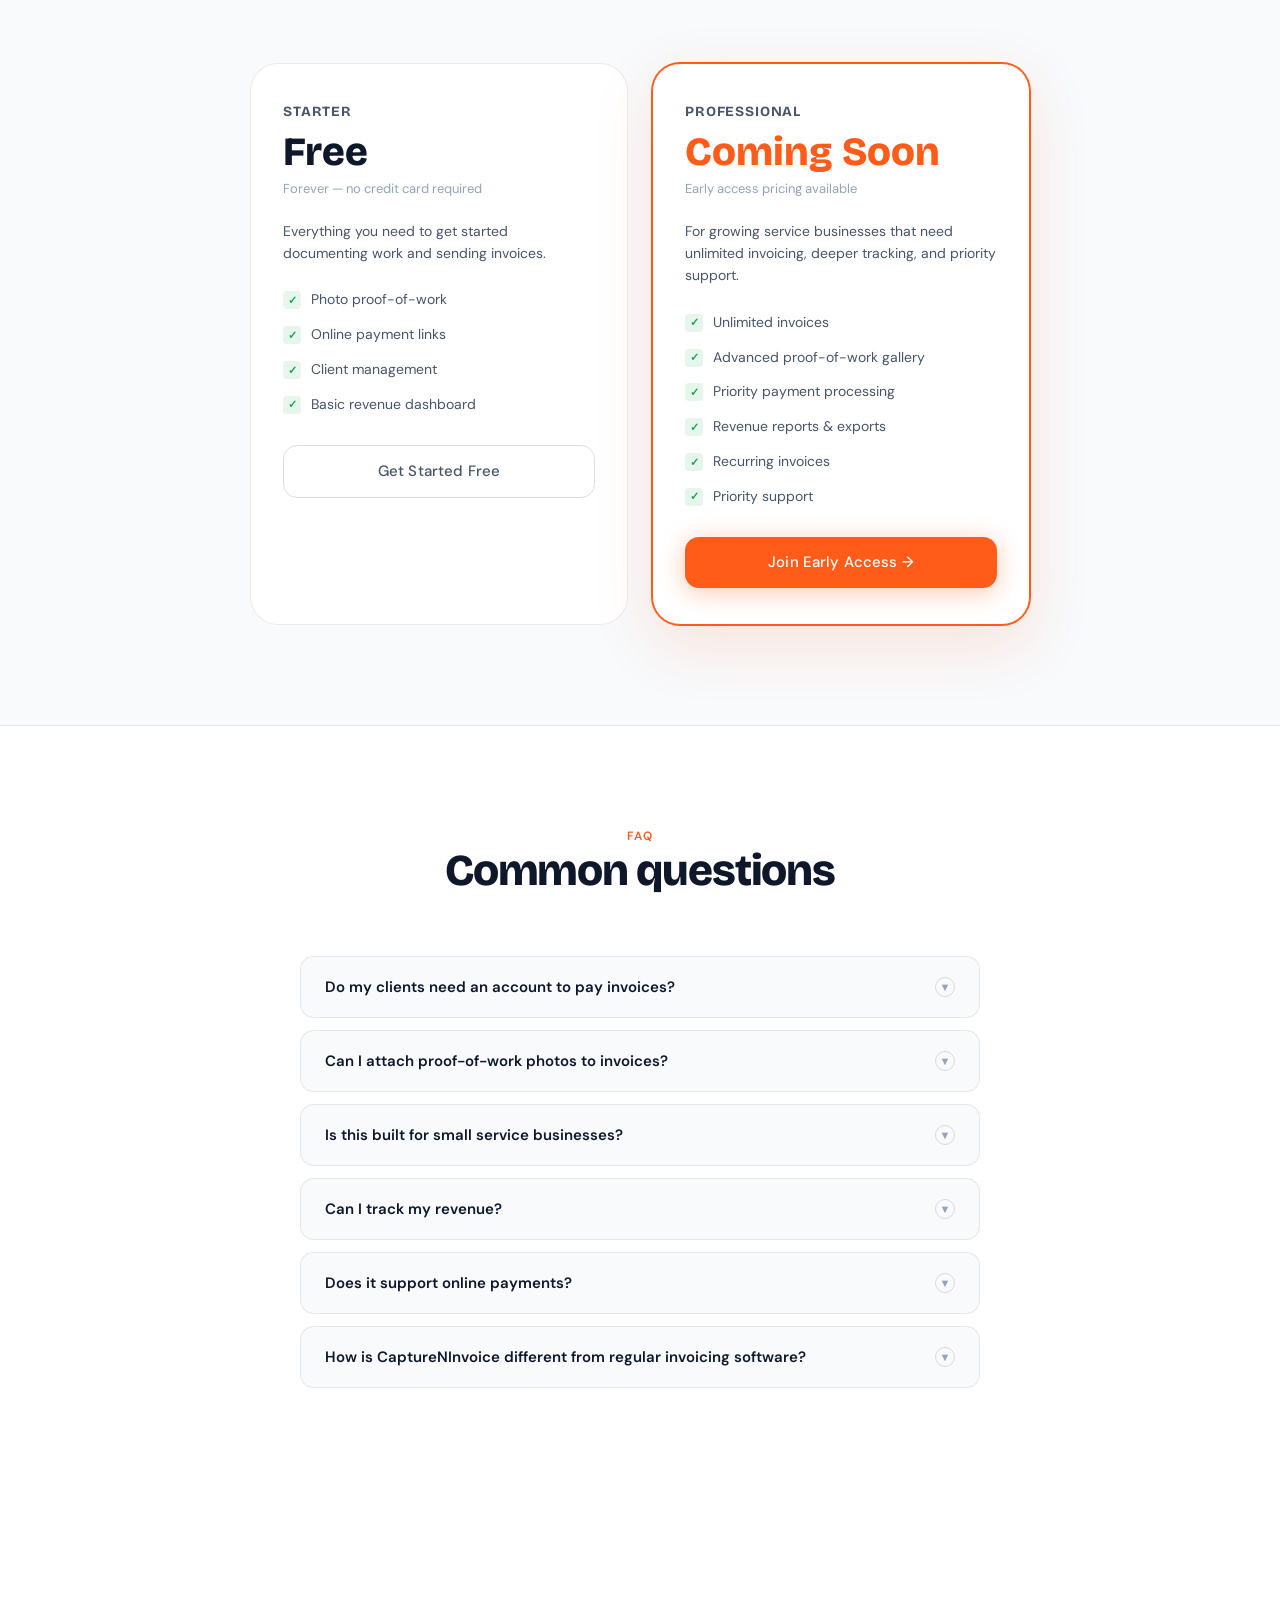
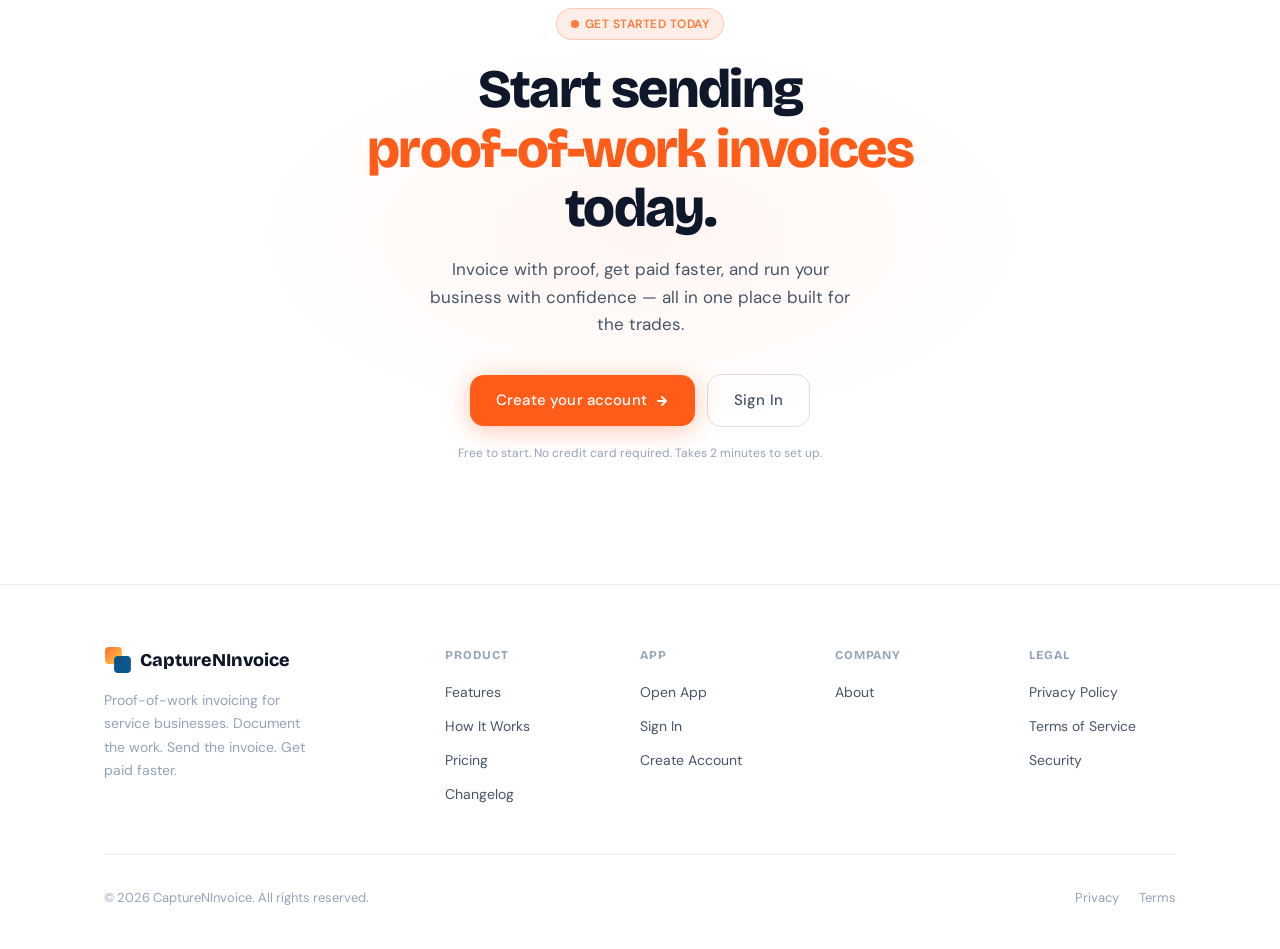
==== commit 55a8ee3a: "feat: activate Microsoft Clarity (w63kt8lbat)" ====
--- a/index.html
+++ b/index.html
@@ -1,6 +1,7 @@
 <!DOCTYPE html>
 <html lang="en">
 <head>
+  <meta charset="UTF-8">
   <!-- Google tag (gtag.js) -->
   <script async src="https://www.googletagmanager.com/gtag/js?id=G-6WRXJRYEW0"></script>
   <script>
@@ -10,15 +11,14 @@
     gtag('config', 'G-6WRXJRYEW0');
   </script>
 
-  <!-- Microsoft Clarity — replace YOUR_CLARITY_ID with your project ID from clarity.microsoft.com -->
+  <!-- Microsoft Clarity — replace w63kt8lbat with your project ID from clarity.microsoft.com -->
   <script type="text/javascript">
     (function(c,l,a,r,i,t,y){
       c[a]=c[a]||function(){(c[a].q=c[a].q||[]).push(arguments)};
       t=l.createElement(r);t.async=1;t.src="https://www.clarity.ms/tag/"+i;
       y=l.getElementsByTagName(r)[0];y.parentNode.insertBefore(t,y);
-    })(window, document, "clarity", "script", "YOUR_CLARITY_ID");
+    })(window, document, "clarity", "script", "w63kt8lbat");
   </script>
-  <meta charset="UTF-8">
   <meta name="viewport" content="width=device-width, initial-scale=1.0">
   <title>CaptureNInvoice — Invoice with Proof. Get Paid Faster.</title>
   <meta name="description" content="Document every job, send invoices backed by proof, and collect payment faster. Built for cleaners, landscapers, painters, handymen, and service professionals.">
@@ -35,8 +35,9 @@
   <meta property="og:image" content="https://captureninvoice.com/assets/og-image.jpg">
   <meta property="og:image:width" content="1200">
   <meta property="og:image:height" content="630">
+  <meta property="og:image:type" content="image/jpeg">
   <link rel="icon" type="image/svg+xml" href="/assets/favicon.svg">
-  <link rel="apple-touch-icon" href="/assets/apple-touch-icon.png">
+  <link rel="apple-touch-icon" sizes="180x180" href="/assets/apple-touch-icon.png">
 
   <!-- Structured Data: Organization -->
   <script type="application/ld+json">
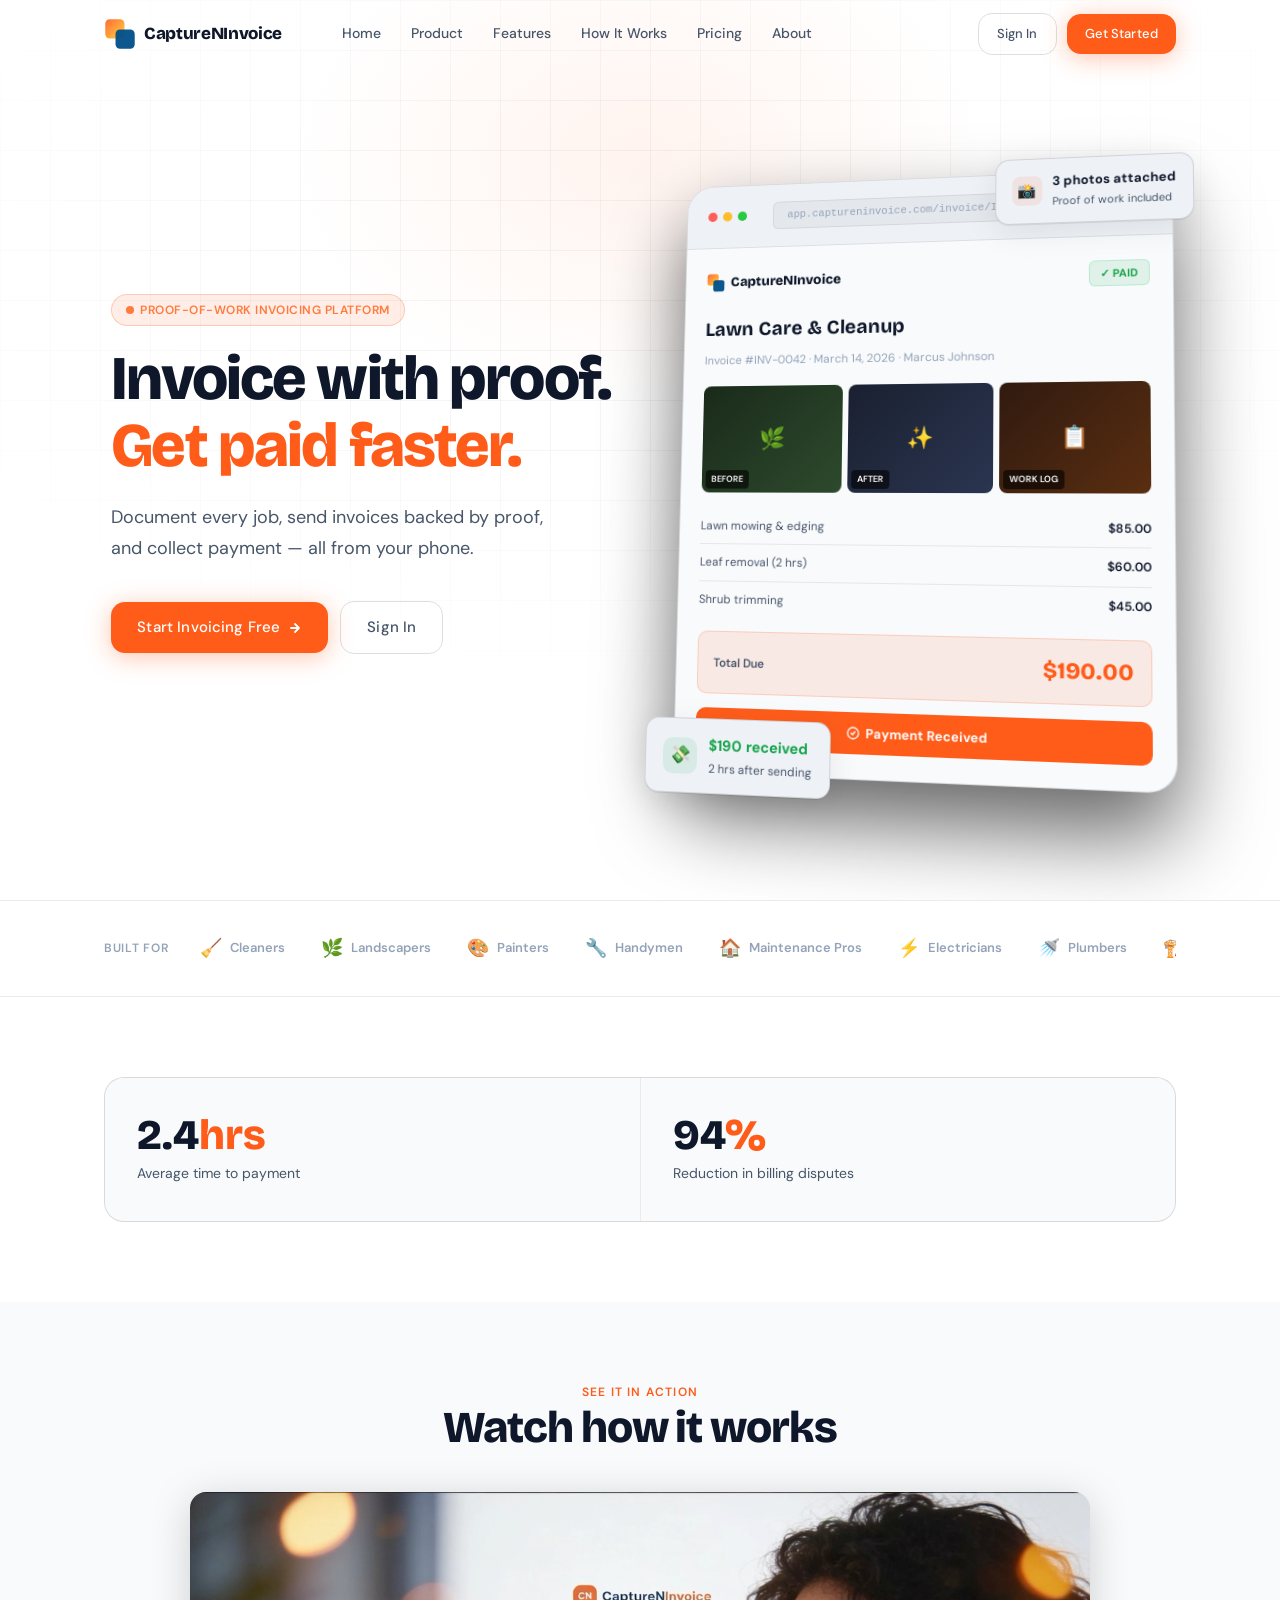
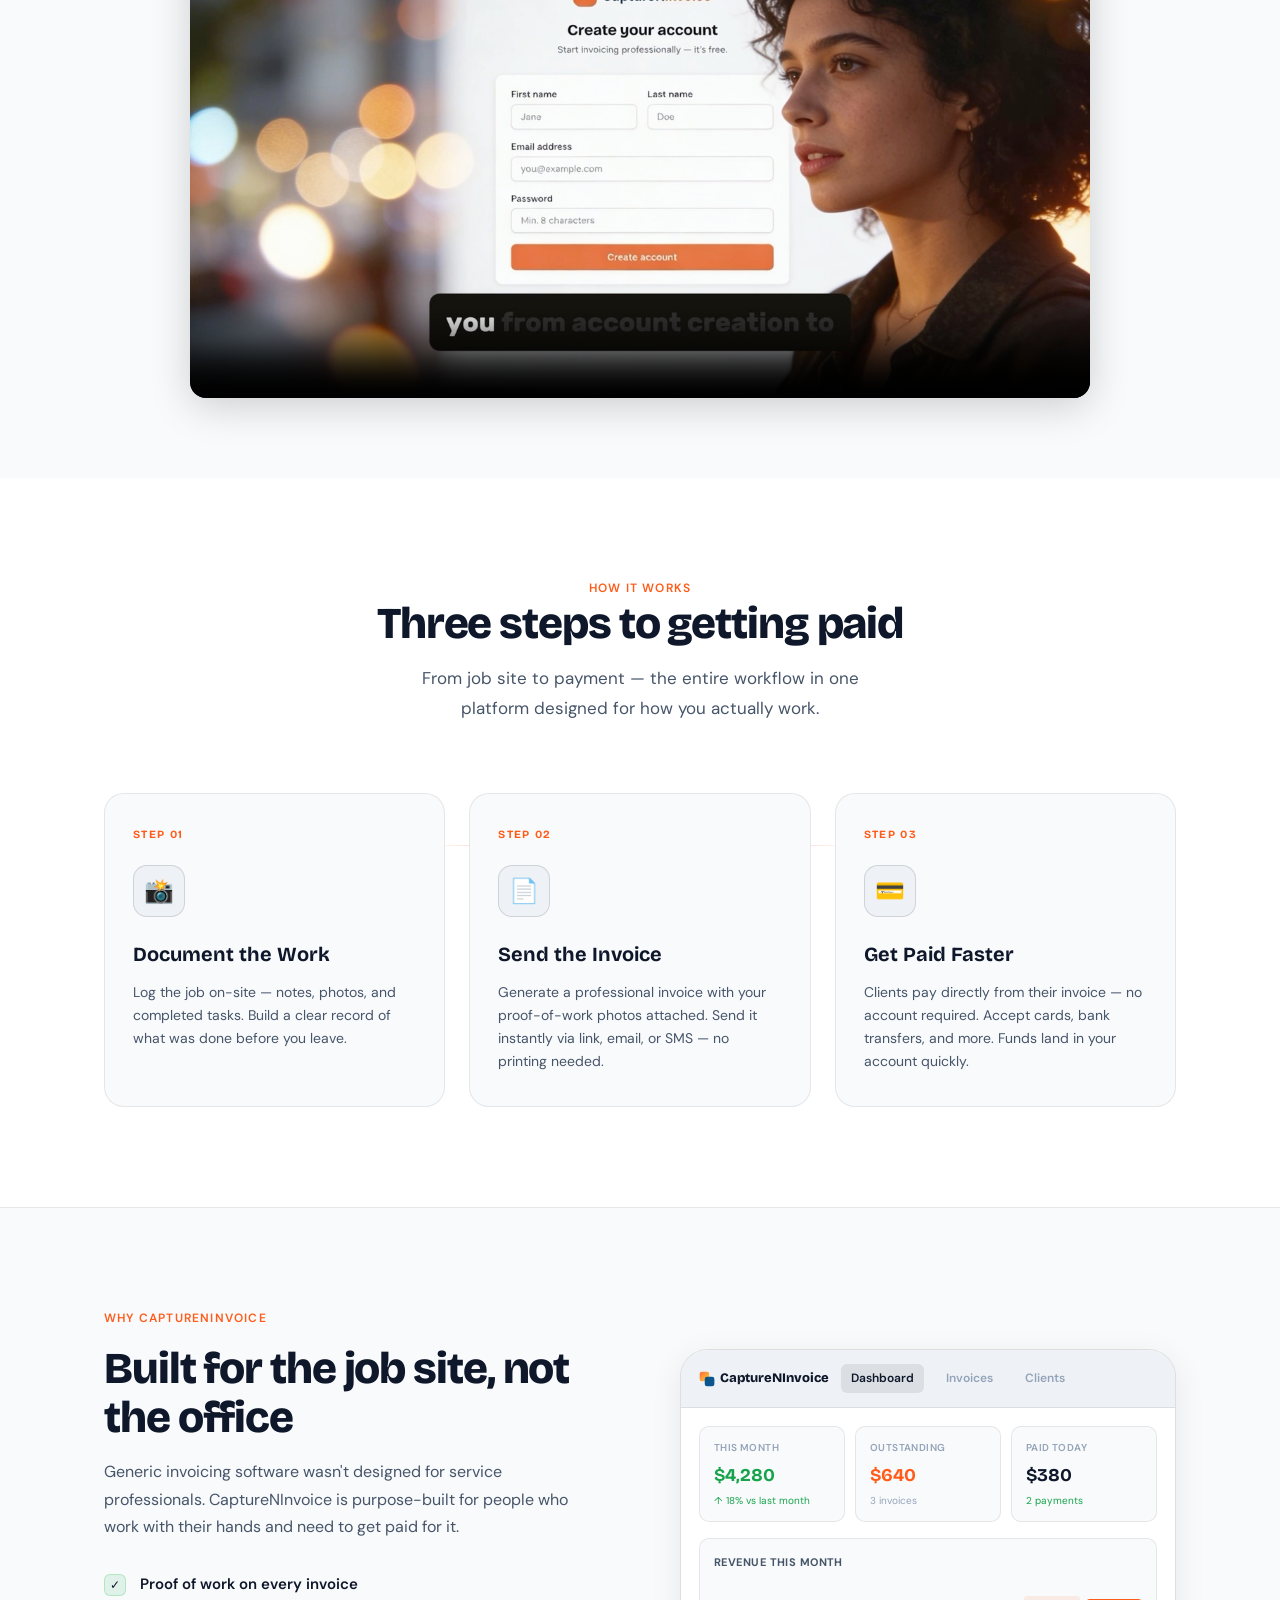
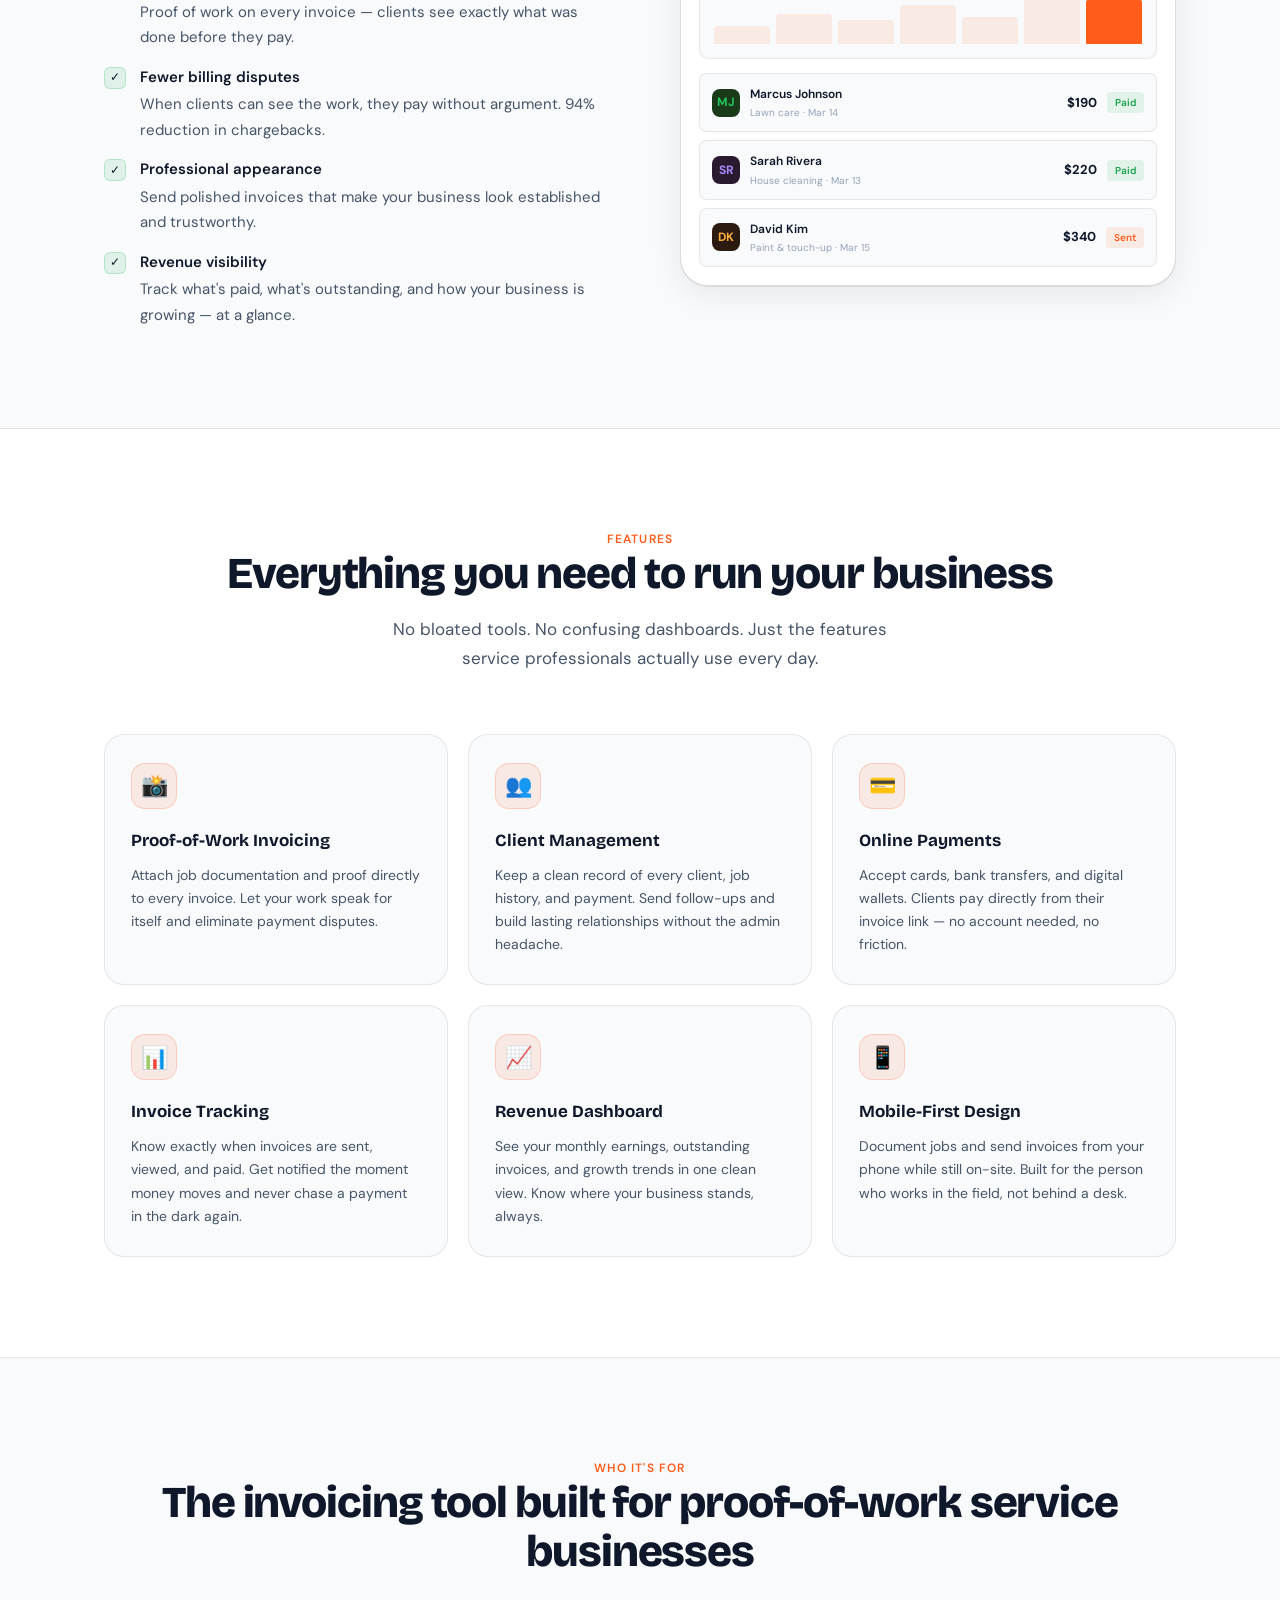
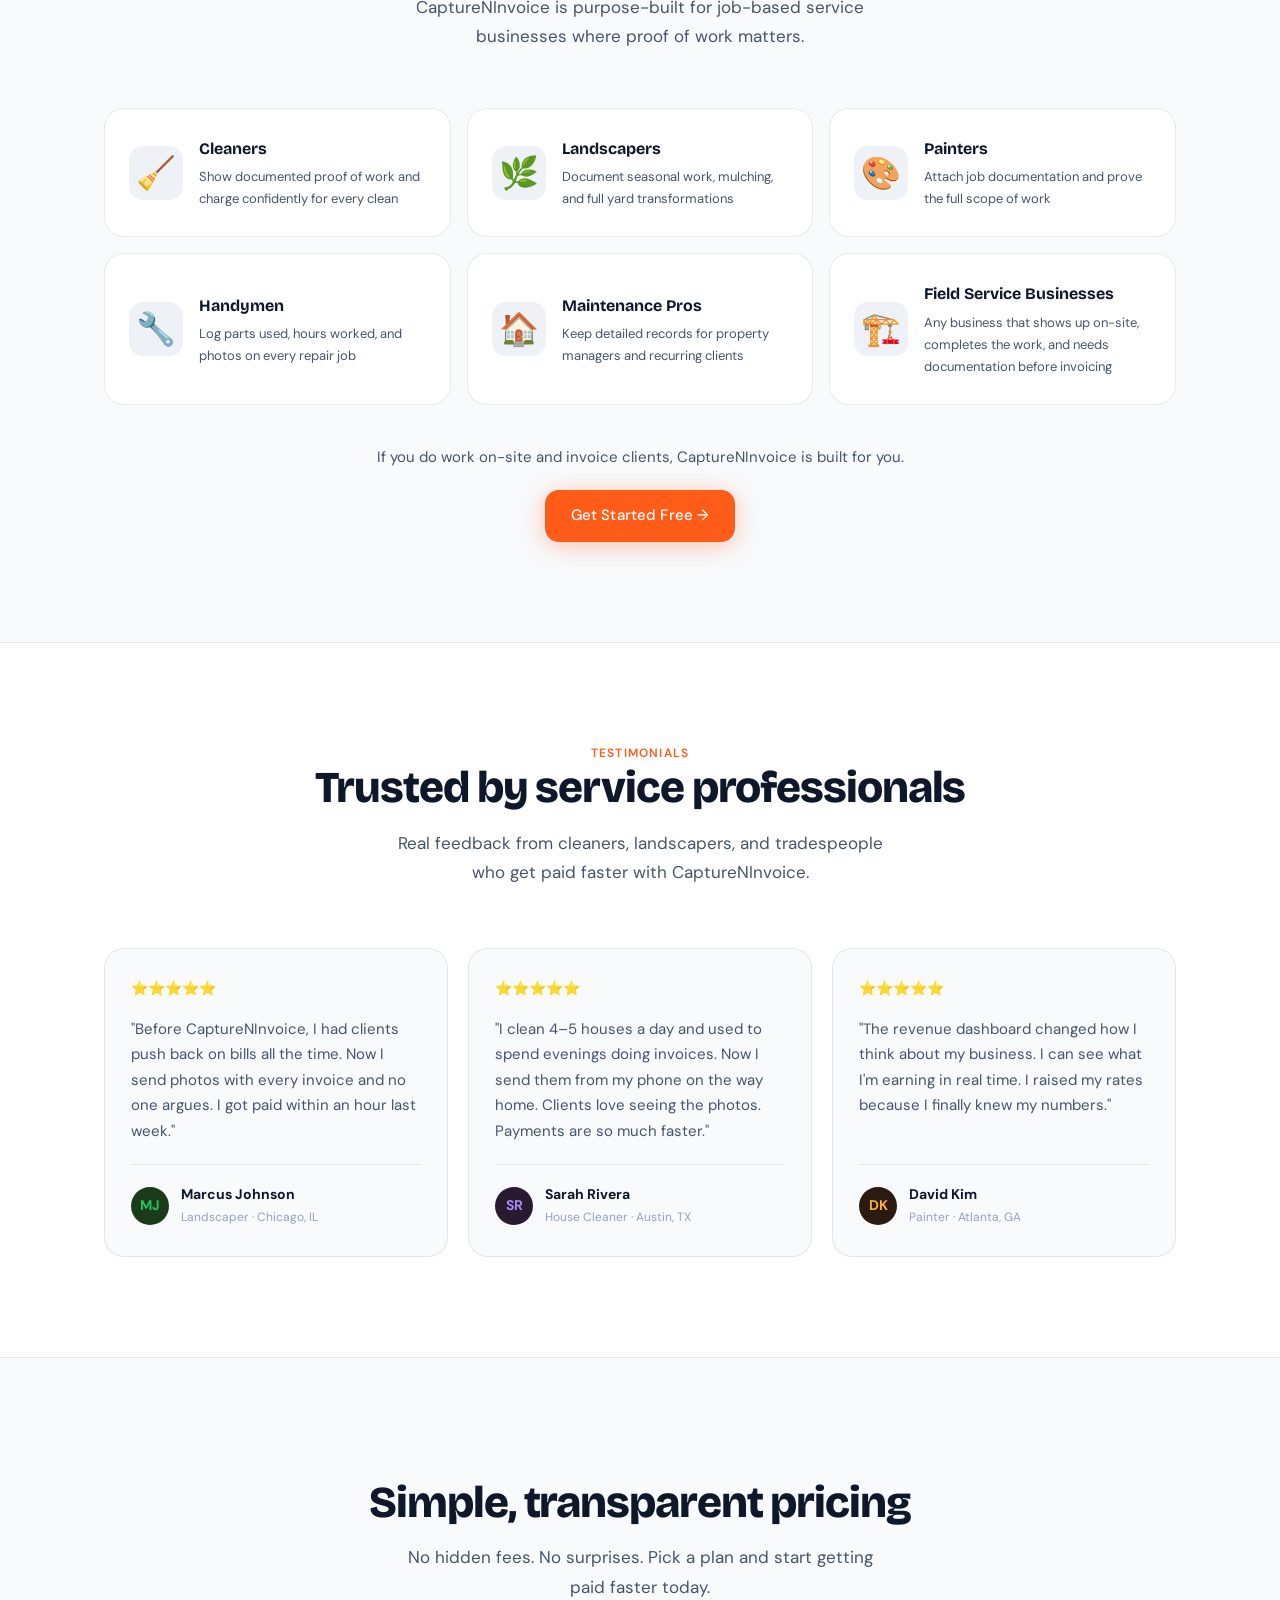
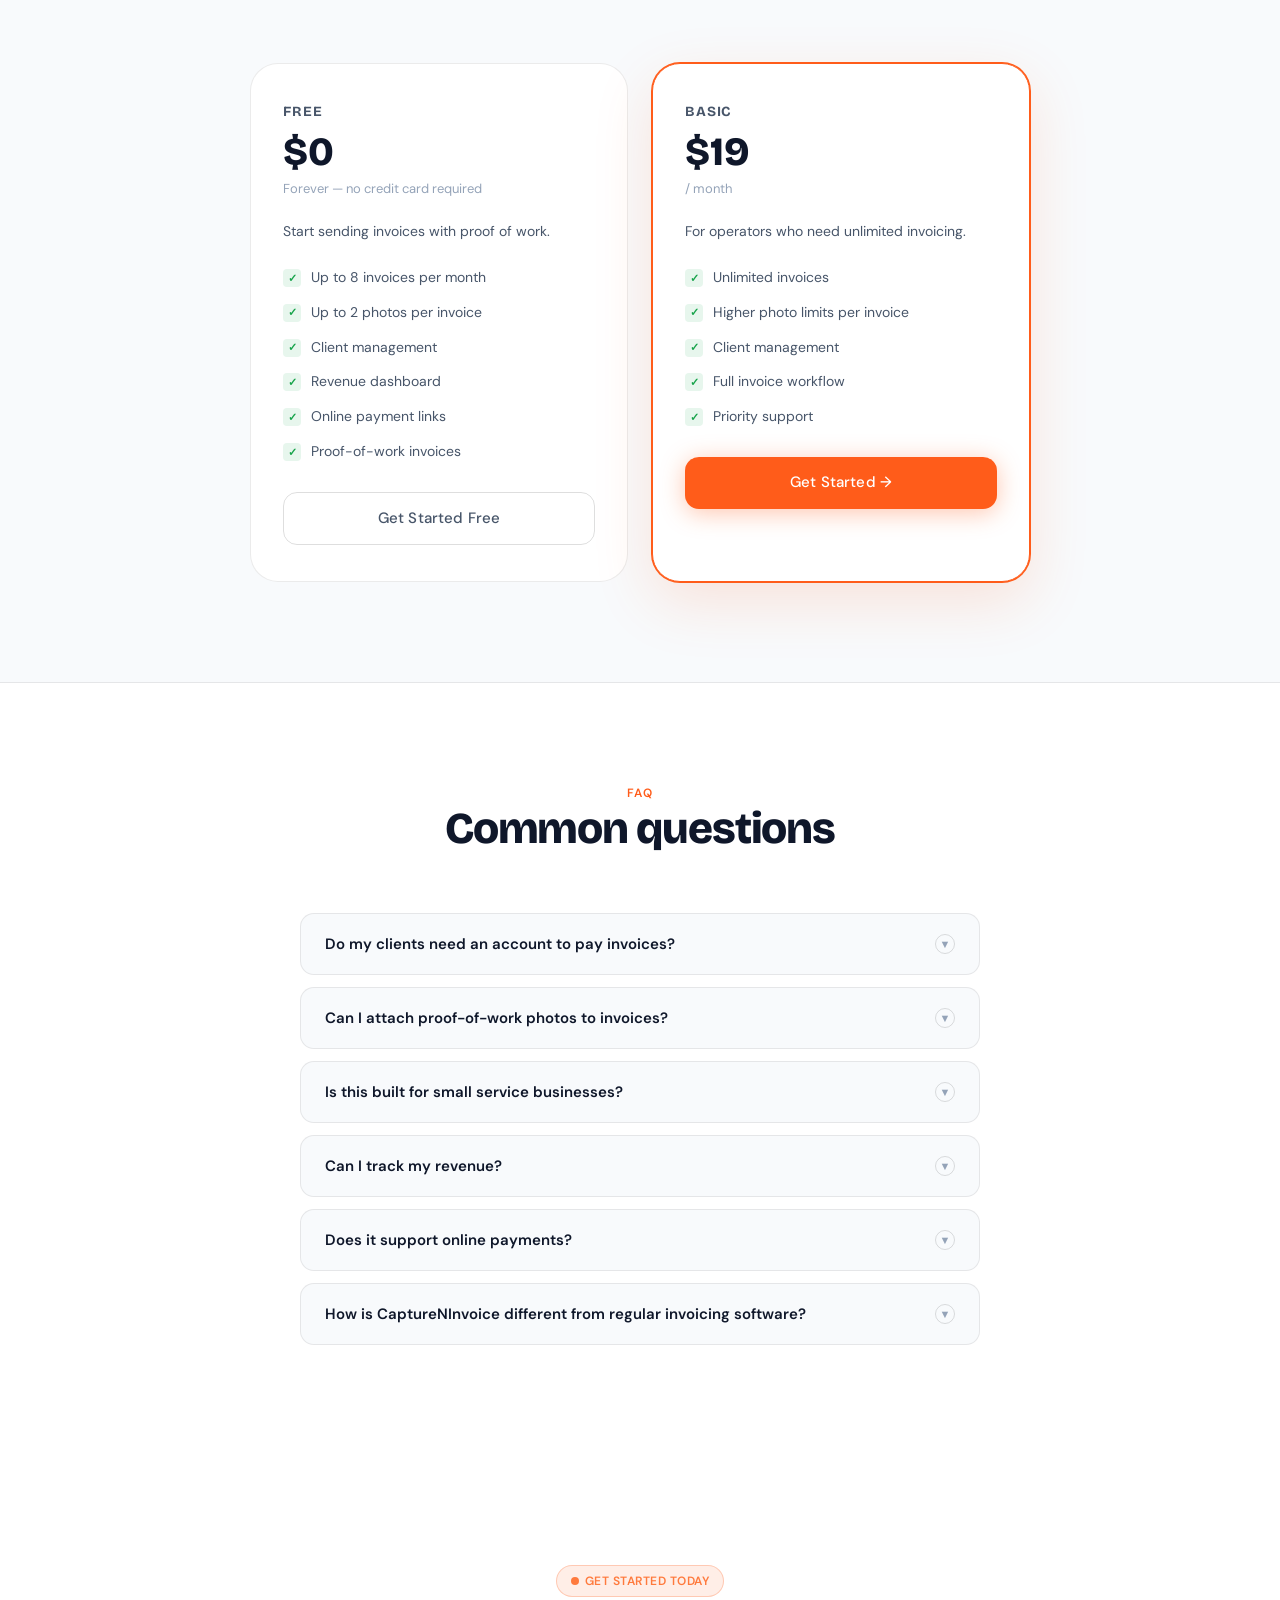
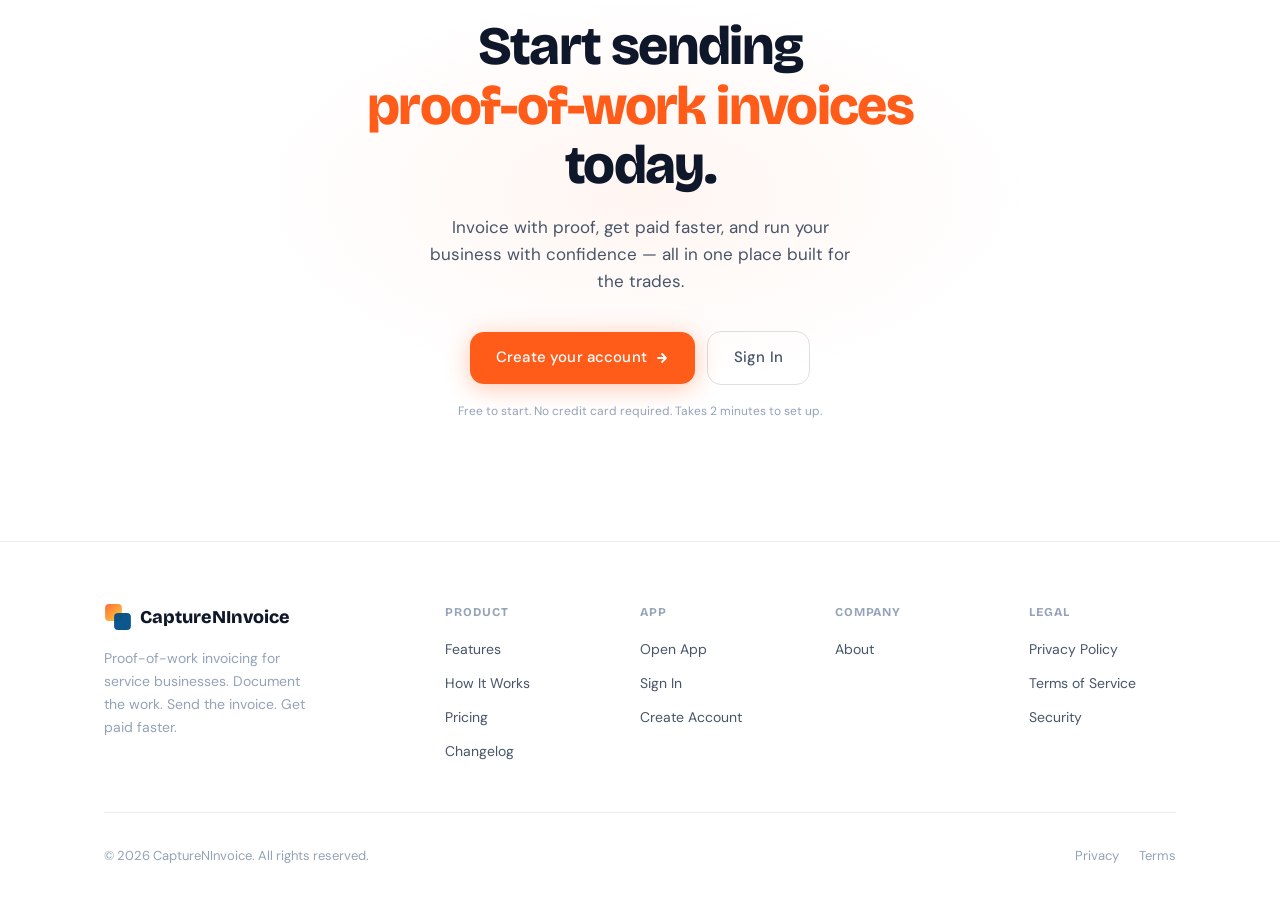
==== commit b83f98ad: "feat: update pricing to Free + Basic ($19/mo), remove Pro/Coming Soon Aligns website pricing with ac" ====
--- a/index.html
+++ b/index.html
@@ -63,7 +63,7 @@
     "offers": {
       "@type": "Offer",
       "name": "Basic",
-      "price": 9,
+      "price": 19,
       "priceCurrency": "USD"
     }
   }
@@ -693,33 +693,34 @@
 
       <div class="pricing__grid">
         <div class="plan-card reveal">
-          <div class="plan-card__name">Starter</div>
-          <div class="plan-card__price">Free</div>
+          <div class="plan-card__name">Free</div>
+          <div class="plan-card__price">$0</div>
           <div class="plan-card__period">Forever — no credit card required</div>
-          <div class="plan-card__desc">Everything you need to get started documenting work and sending invoices.</div>
+          <div class="plan-card__desc">Start sending invoices with proof of work.</div>
           <div class="plan-card__features">
-            <div class="plan-feat">Photo proof-of-work</div>
+            <div class="plan-feat">Up to 8 invoices per month</div>
+            <div class="plan-feat">Up to 2 photos per invoice</div>
+            <div class="plan-feat">Client management</div>
+            <div class="plan-feat">Revenue dashboard</div>
             <div class="plan-feat">Online payment links</div>
-            <div class="plan-feat">Client management</div>
-            <div class="plan-feat">Basic revenue dashboard</div>
+            <div class="plan-feat">Proof-of-work invoices</div>
           </div>
           <a href="https://app.captureninvoice.com/register" class="btn btn--ghost" style="width:100%;justify-content:center">Get Started Free</a>
         </div>
 
         <div class="plan-card plan-card--featured reveal" style="transition-delay:0.15s">
-          <div class="plan-card__name">Professional</div>
-          <div class="plan-card__price" style="color:var(--orange)">Coming Soon</div>
-          <div class="plan-card__period">Early access pricing available</div>
-          <div class="plan-card__desc">For growing service businesses that need unlimited invoicing, deeper tracking, and priority support.</div>
+          <div class="plan-card__name">Basic</div>
+          <div class="plan-card__price">$19</div>
+          <div class="plan-card__period">/ month</div>
+          <div class="plan-card__desc">For operators who need unlimited invoicing.</div>
           <div class="plan-card__features">
             <div class="plan-feat">Unlimited invoices</div>
-            <div class="plan-feat">Advanced proof-of-work gallery</div>
-            <div class="plan-feat">Priority payment processing</div>
-            <div class="plan-feat">Revenue reports &amp; exports</div>
-            <div class="plan-feat">Recurring invoices</div>
+            <div class="plan-feat">Higher photo limits per invoice</div>
+            <div class="plan-feat">Client management</div>
+            <div class="plan-feat">Full invoice workflow</div>
             <div class="plan-feat">Priority support</div>
           </div>
-          <a href="https://app.captureninvoice.com/register" class="btn btn--primary" style="width:100%;justify-content:center">Join Early Access →</a>
+          <a href="https://app.captureninvoice.com/register" class="btn btn--primary" style="width:100%;justify-content:center">Get Started →</a>
         </div>
       </div>
     </div>
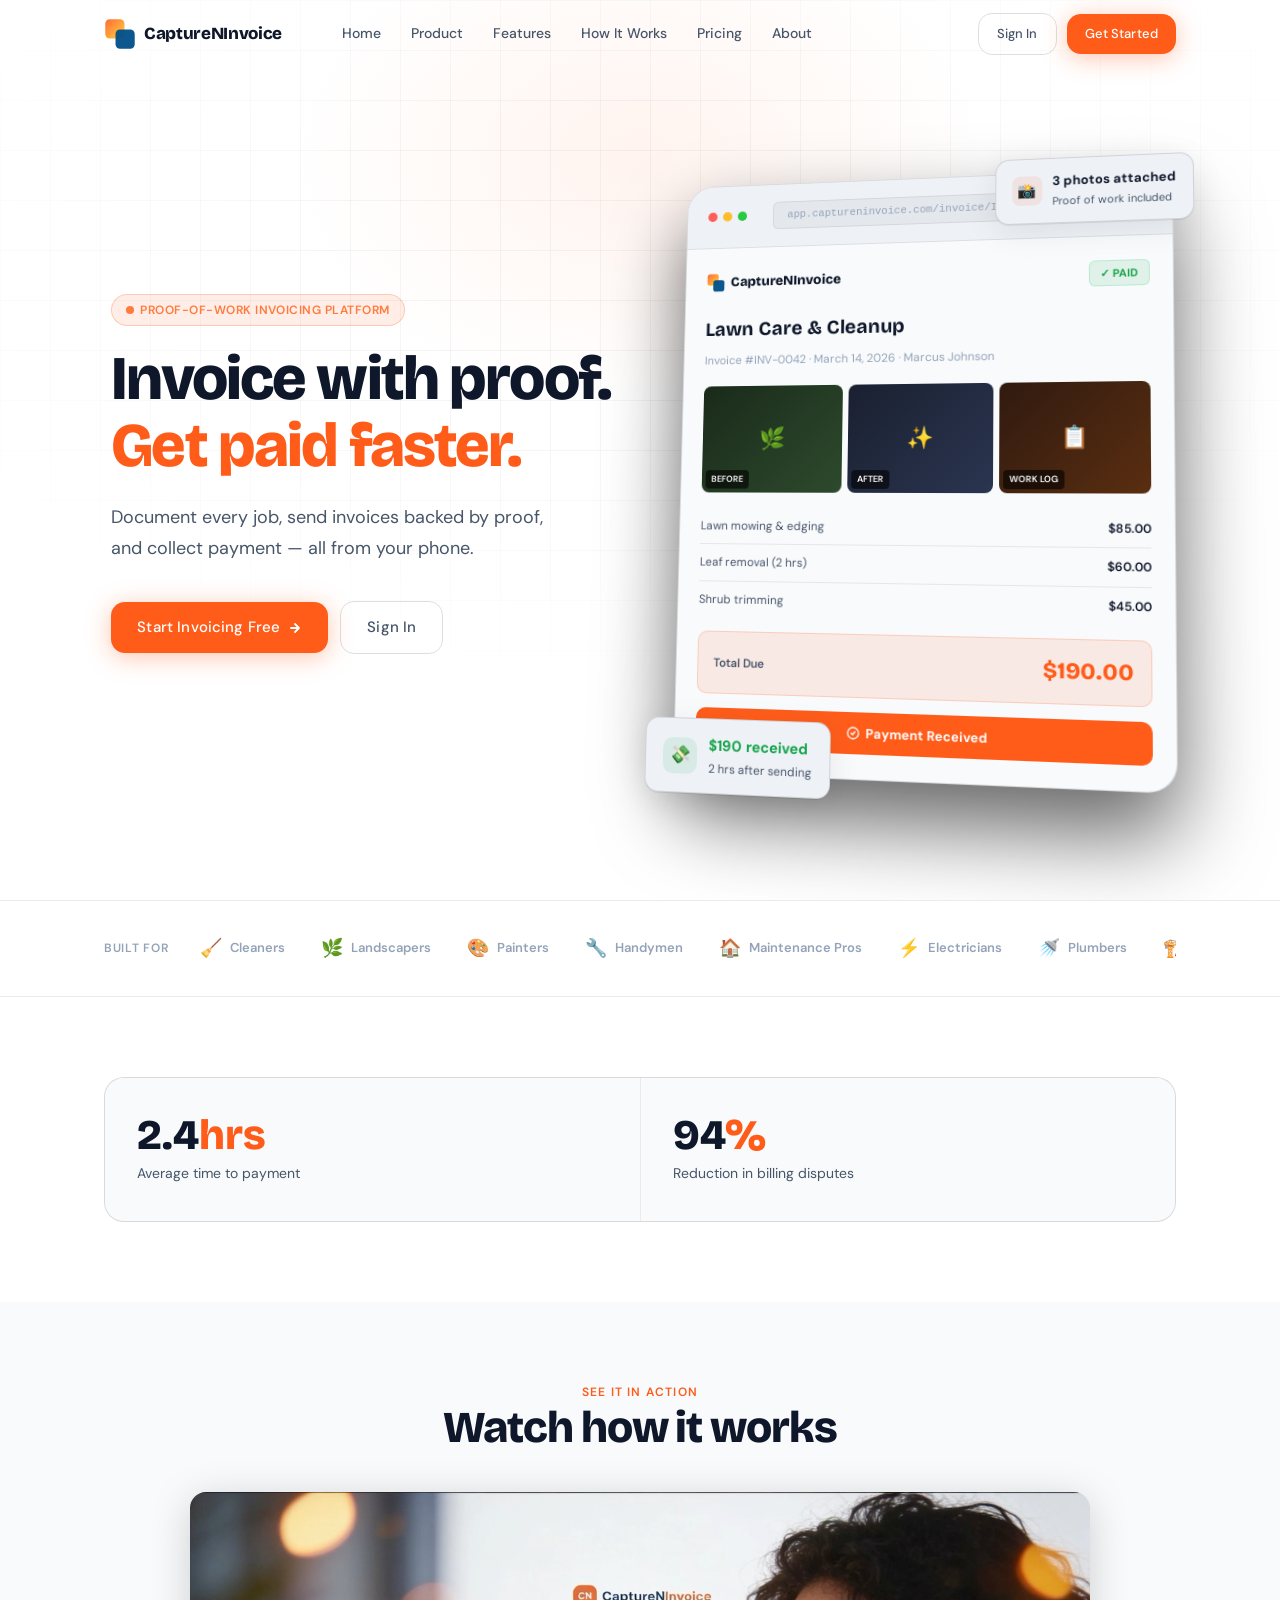
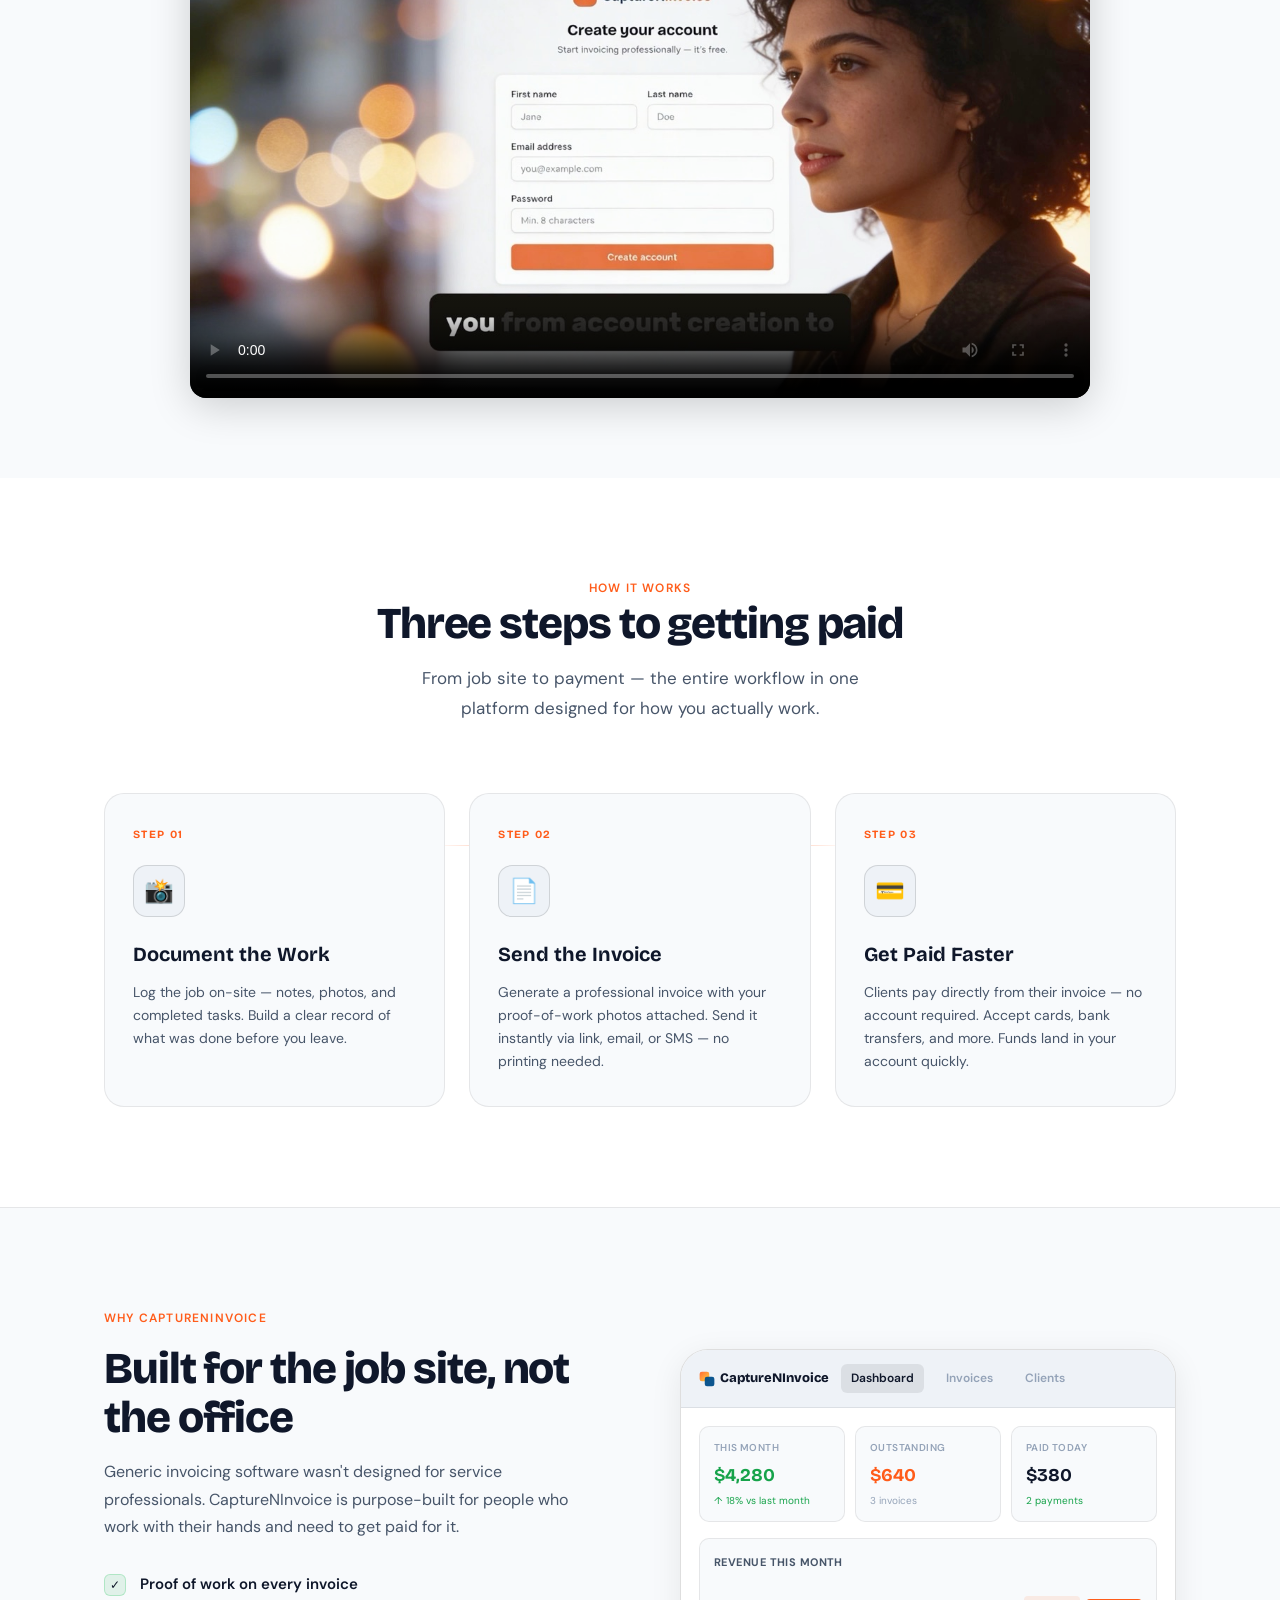
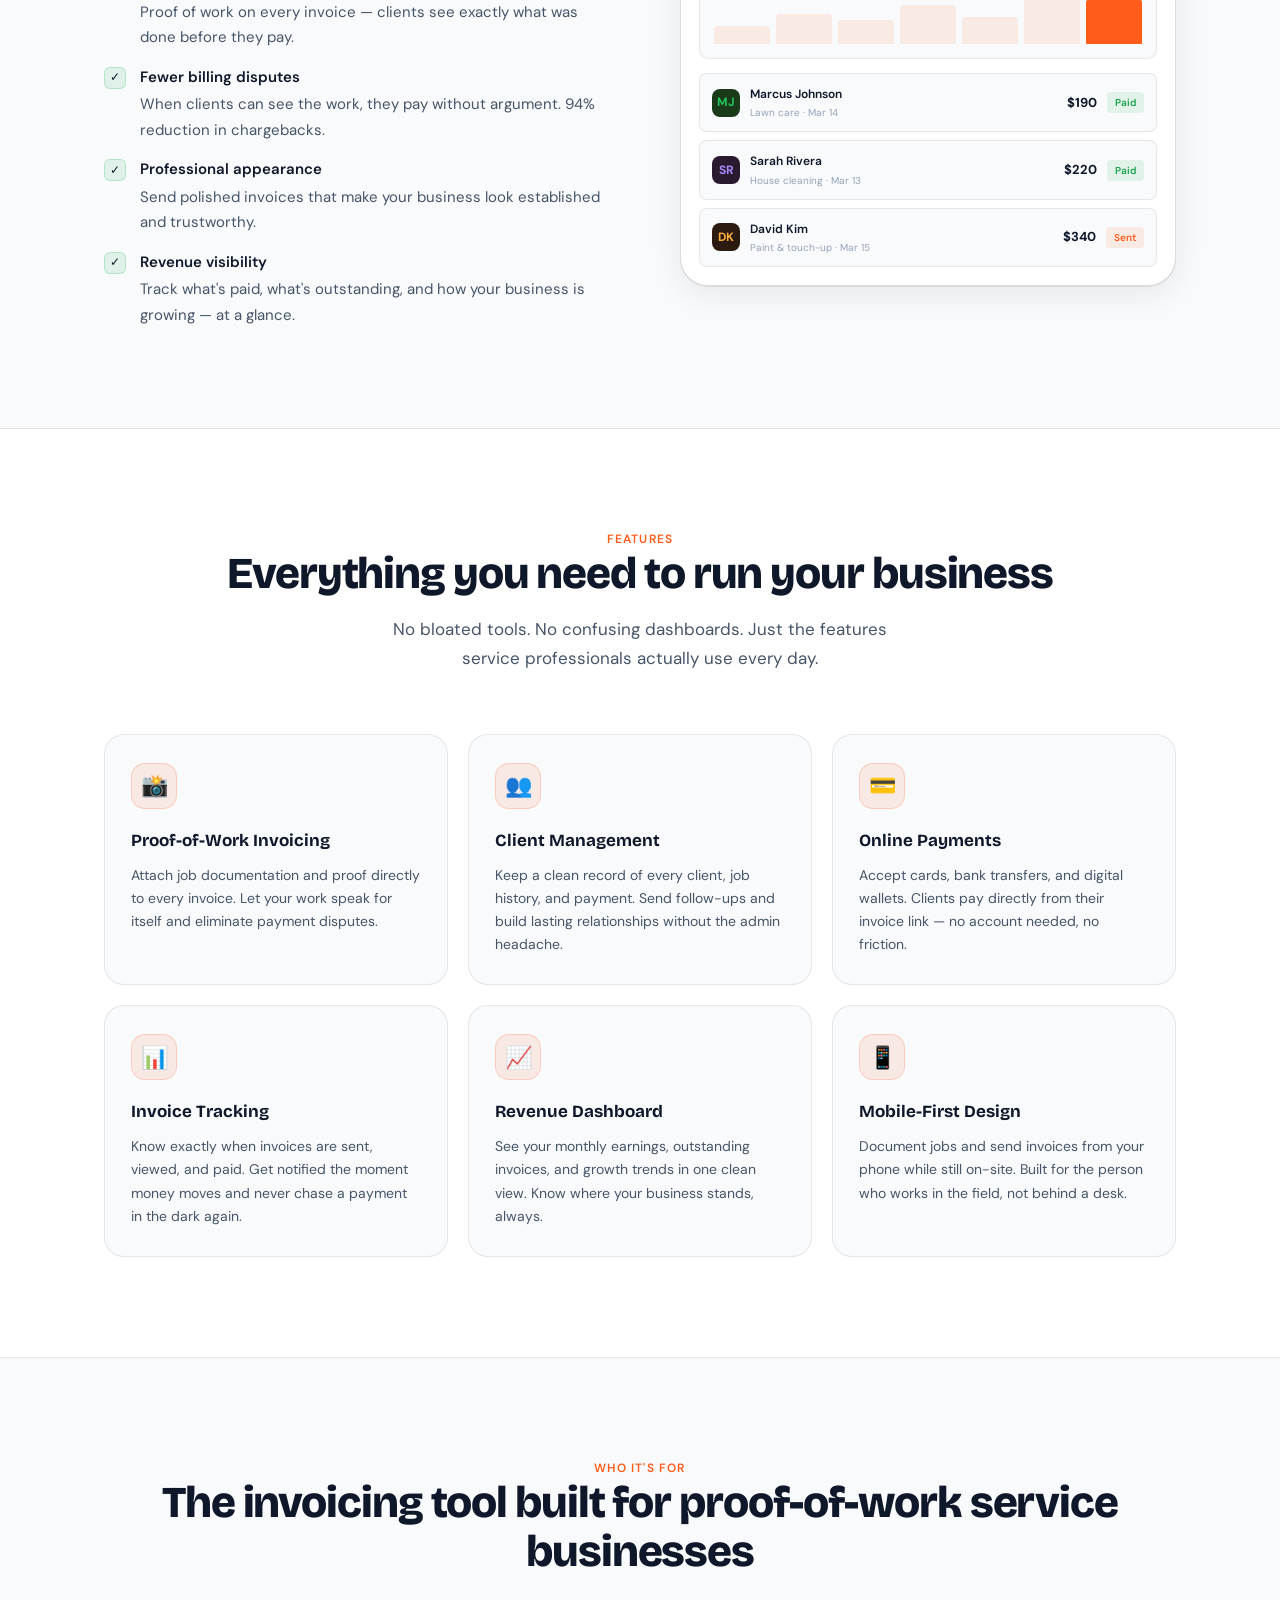
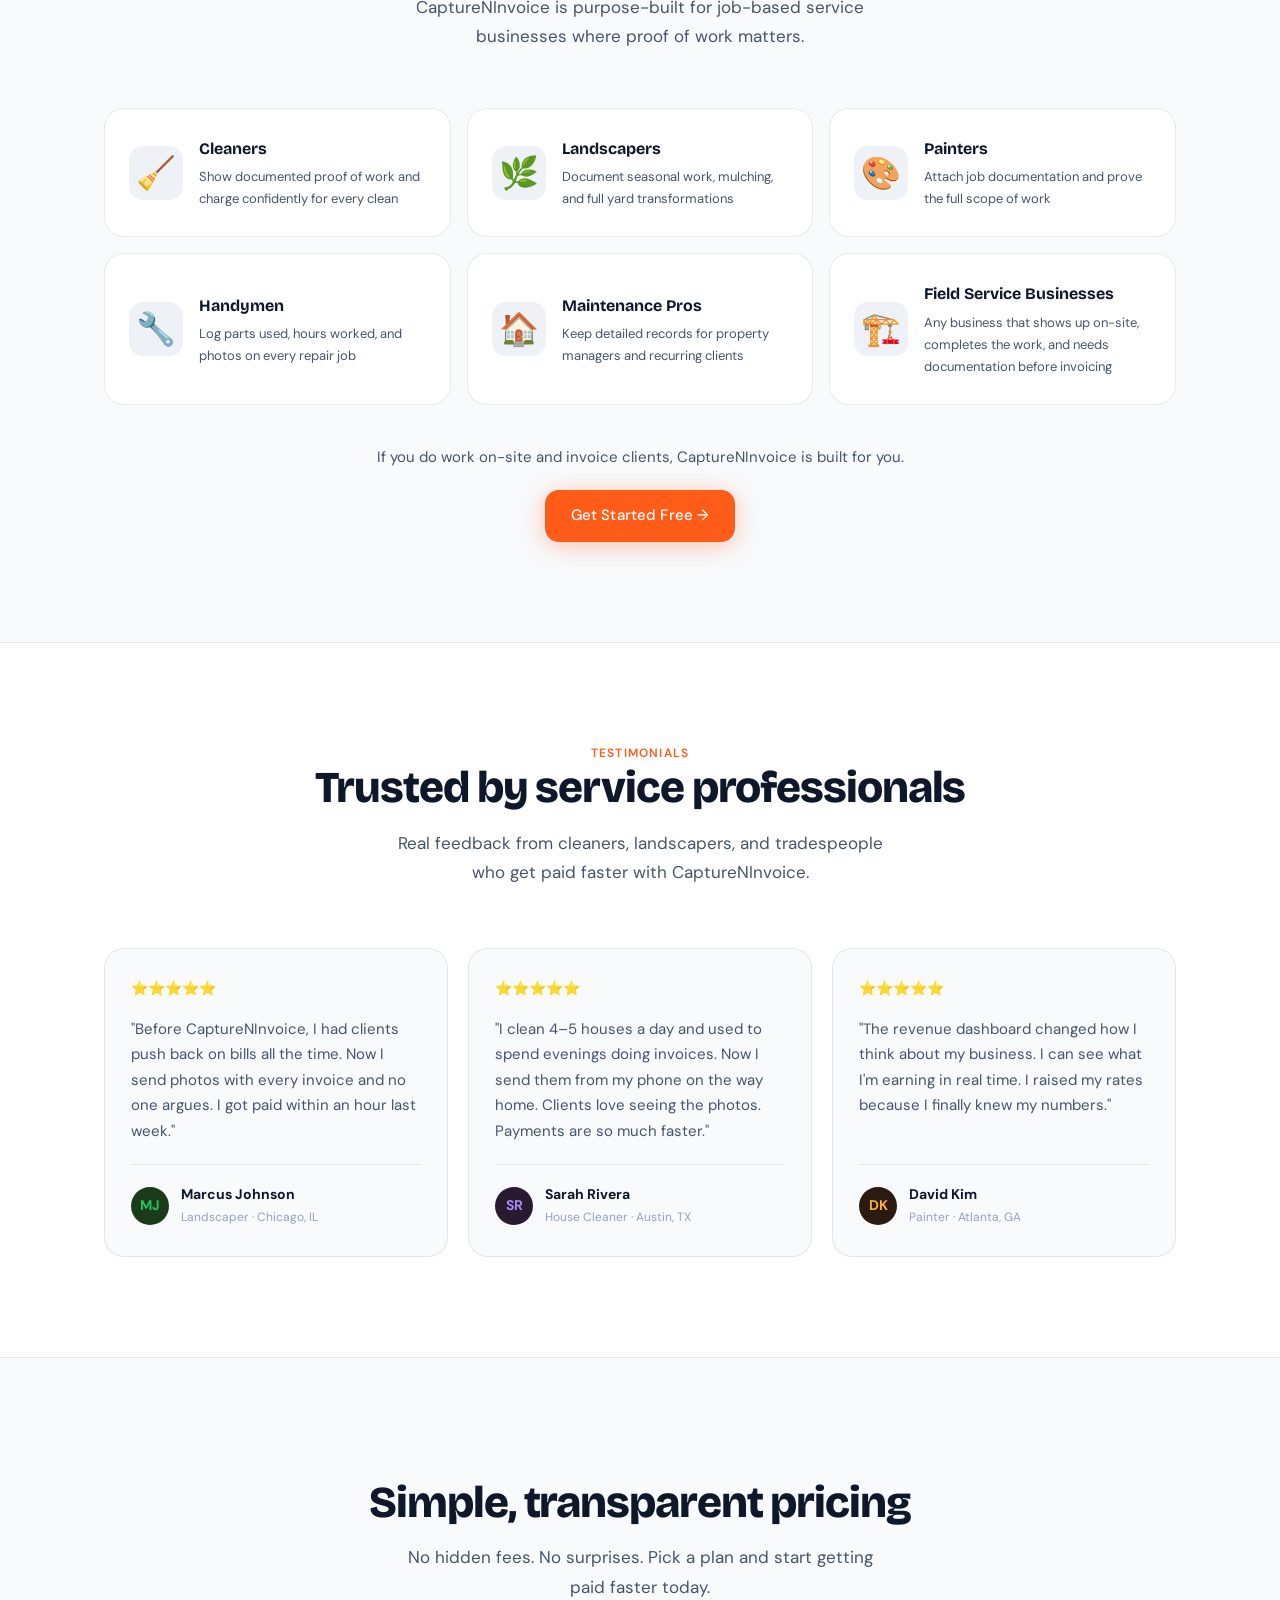
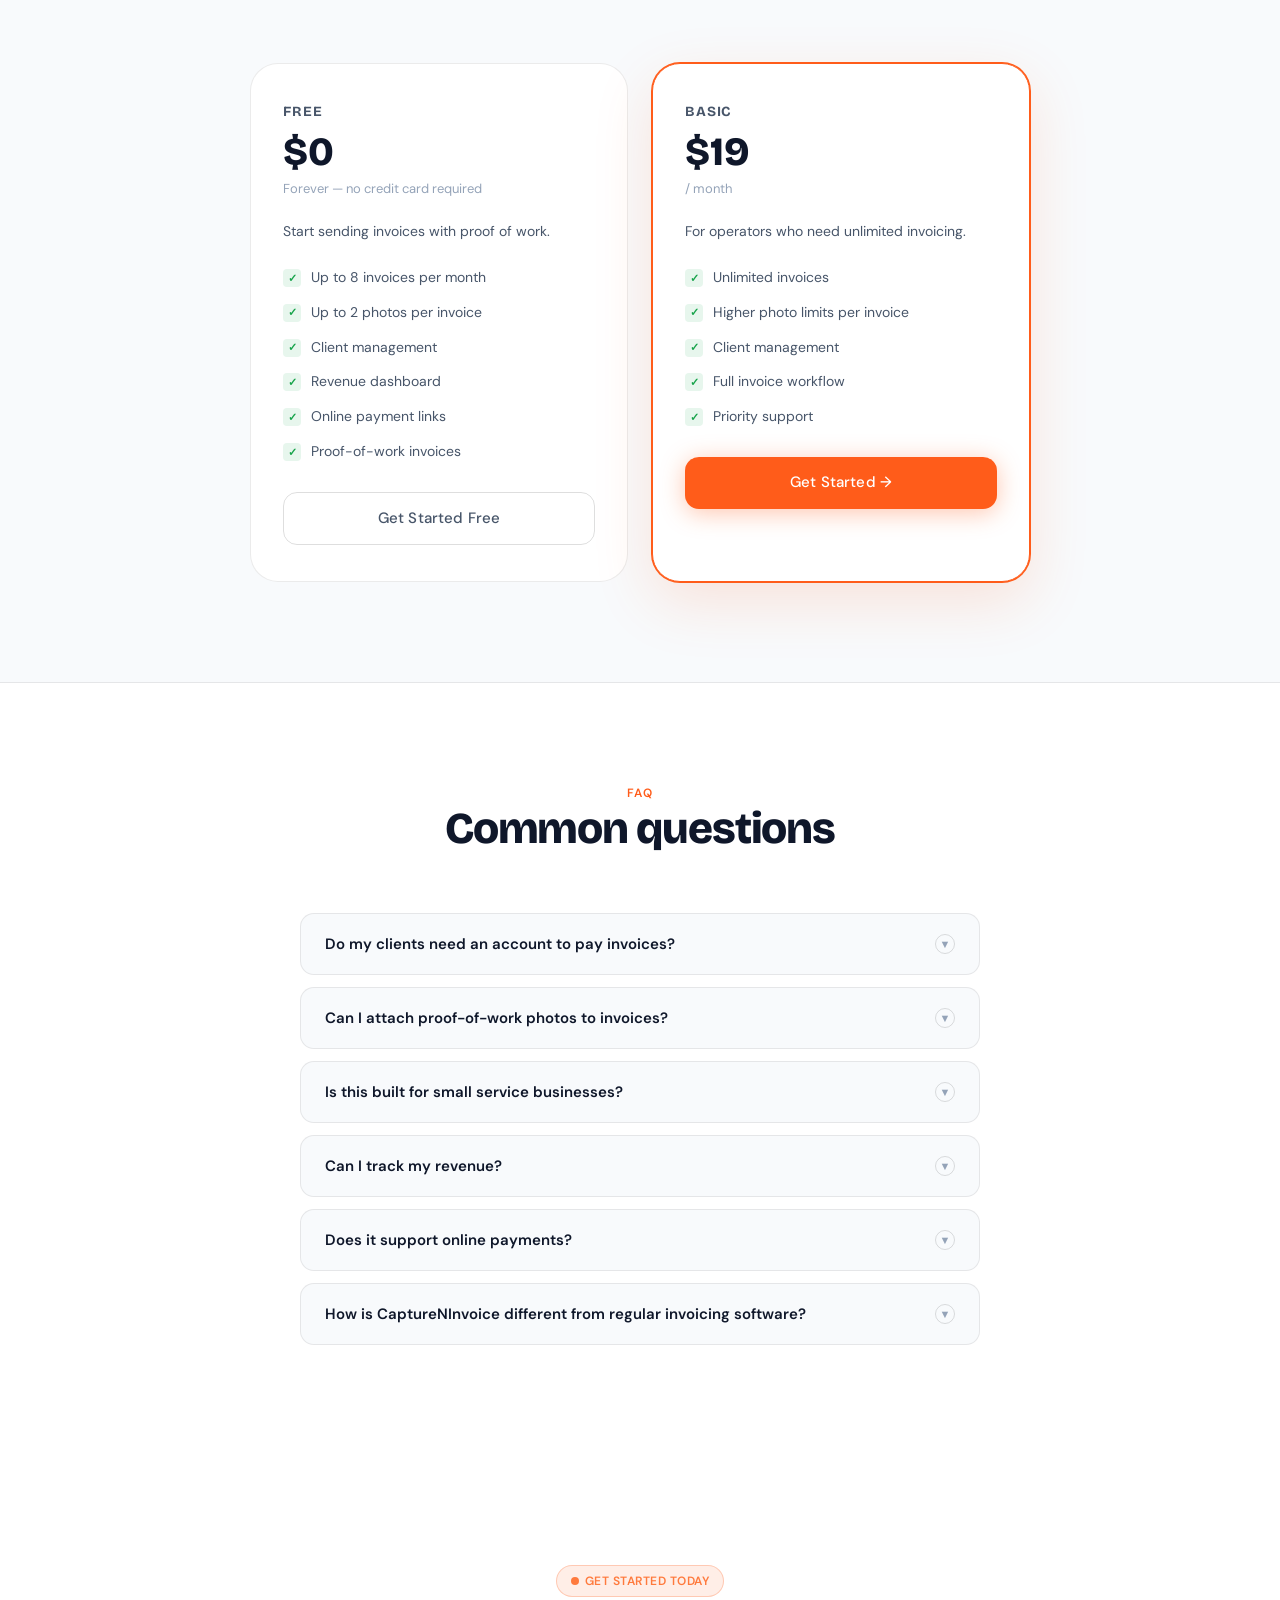
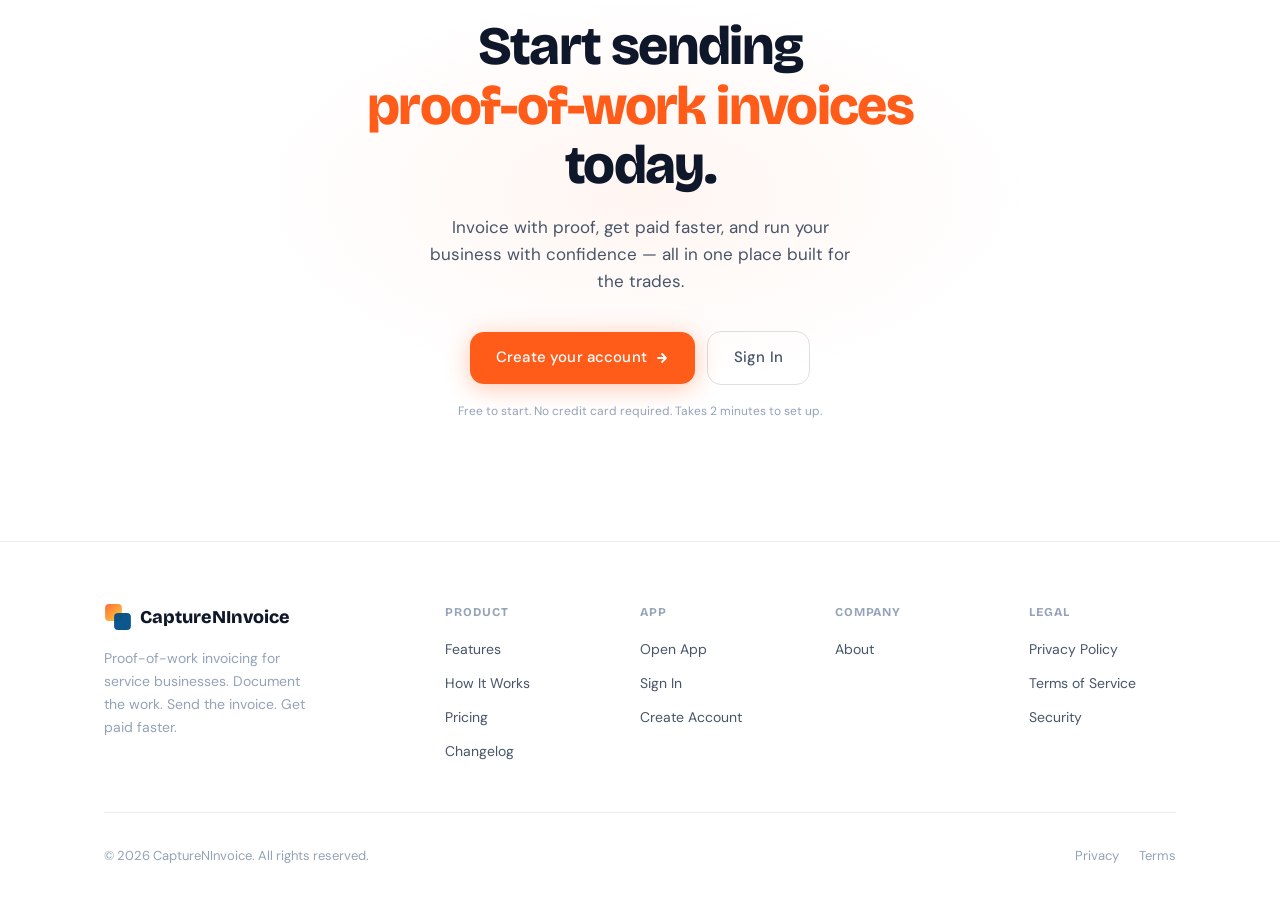
==== commit 21b16d4b: "feat: add Meta Pixel and Apollo tracking to all 9 pages - Meta Pixel (ID: 1247899967066319) added to" ====
--- a/index.html
+++ b/index.html
@@ -19,6 +19,20 @@
       y=l.getElementsByTagName(r)[0];y.parentNode.insertBefore(t,y);
     })(window, document, "clarity", "script", "w63kt8lbat");
   </script>
+
+  <!-- Meta Pixel -->
+  <script>
+    !function(f,b,e,v,n,t,s){if(f.fbq)return;n=f.fbq=function(){n.callMethod?
+    n.callMethod.apply(n,arguments):n.queue.push(arguments)};if(!f._fbq)f._fbq=n;
+    n.push=n;n.loaded=!0;n.version='2.0';n.queue=[];t=b.createElement(e);t.async=!0;
+    t.src=v;s=b.getElementsByTagName(e)[0];s.parentNode.insertBefore(t,s)}
+    (window,document,'script','https://connect.facebook.net/en_US/fbevents.js');
+    fbq('init','1247899967066319');
+    fbq('track','PageView');
+  </script>
+  <noscript><img height="1" width="1" style="display:none"
+    src="https://www.facebook.com/tr?id=1247899967066319&ev=PageView&noscript=1"/></noscript>
+  <!-- End Meta Pixel -->
   <meta name="viewport" content="width=device-width, initial-scale=1.0">
   <title>CaptureNInvoice — Invoice with Proof. Get Paid Faster.</title>
   <meta name="description" content="Document every job, send invoices backed by proof, and collect payment faster. Built for cleaners, landscapers, painters, handymen, and service professionals.">
@@ -133,6 +147,13 @@
   <link href="https://fonts.googleapis.com/css2?family=Bricolage+Grotesque:opsz,wght@12..96,400;12..96,500;12..96,600;12..96,700;12..96,800&family=DM+Sans:ital,opsz,wght@0,9..40,300;0,9..40,400;0,9..40,500;0,9..40,600;0,9..40,700;1,9..40,400&display=swap" rel="stylesheet">
 
   <link rel="stylesheet" href="css/styles.css">
+
+  <!-- Apollo Website Tracker -->
+  <script>function initApollo(){var n=Math.random().toString(36).substring(7),o=document.createElement("script");
+  o.src="https://assets.apollo.io/micro/website-tracker/tracker.iife.js?nocache="+n,o.async=!0,o.defer=!0,
+  o.onload=function(){window.trackingFunctions.onLoad({appId:"69c6015f89aea8001ace8bae"})},
+  document.head.appendChild(o)}initApollo();</script>
+  <!-- End Apollo -->
 </head>
 
 <body>
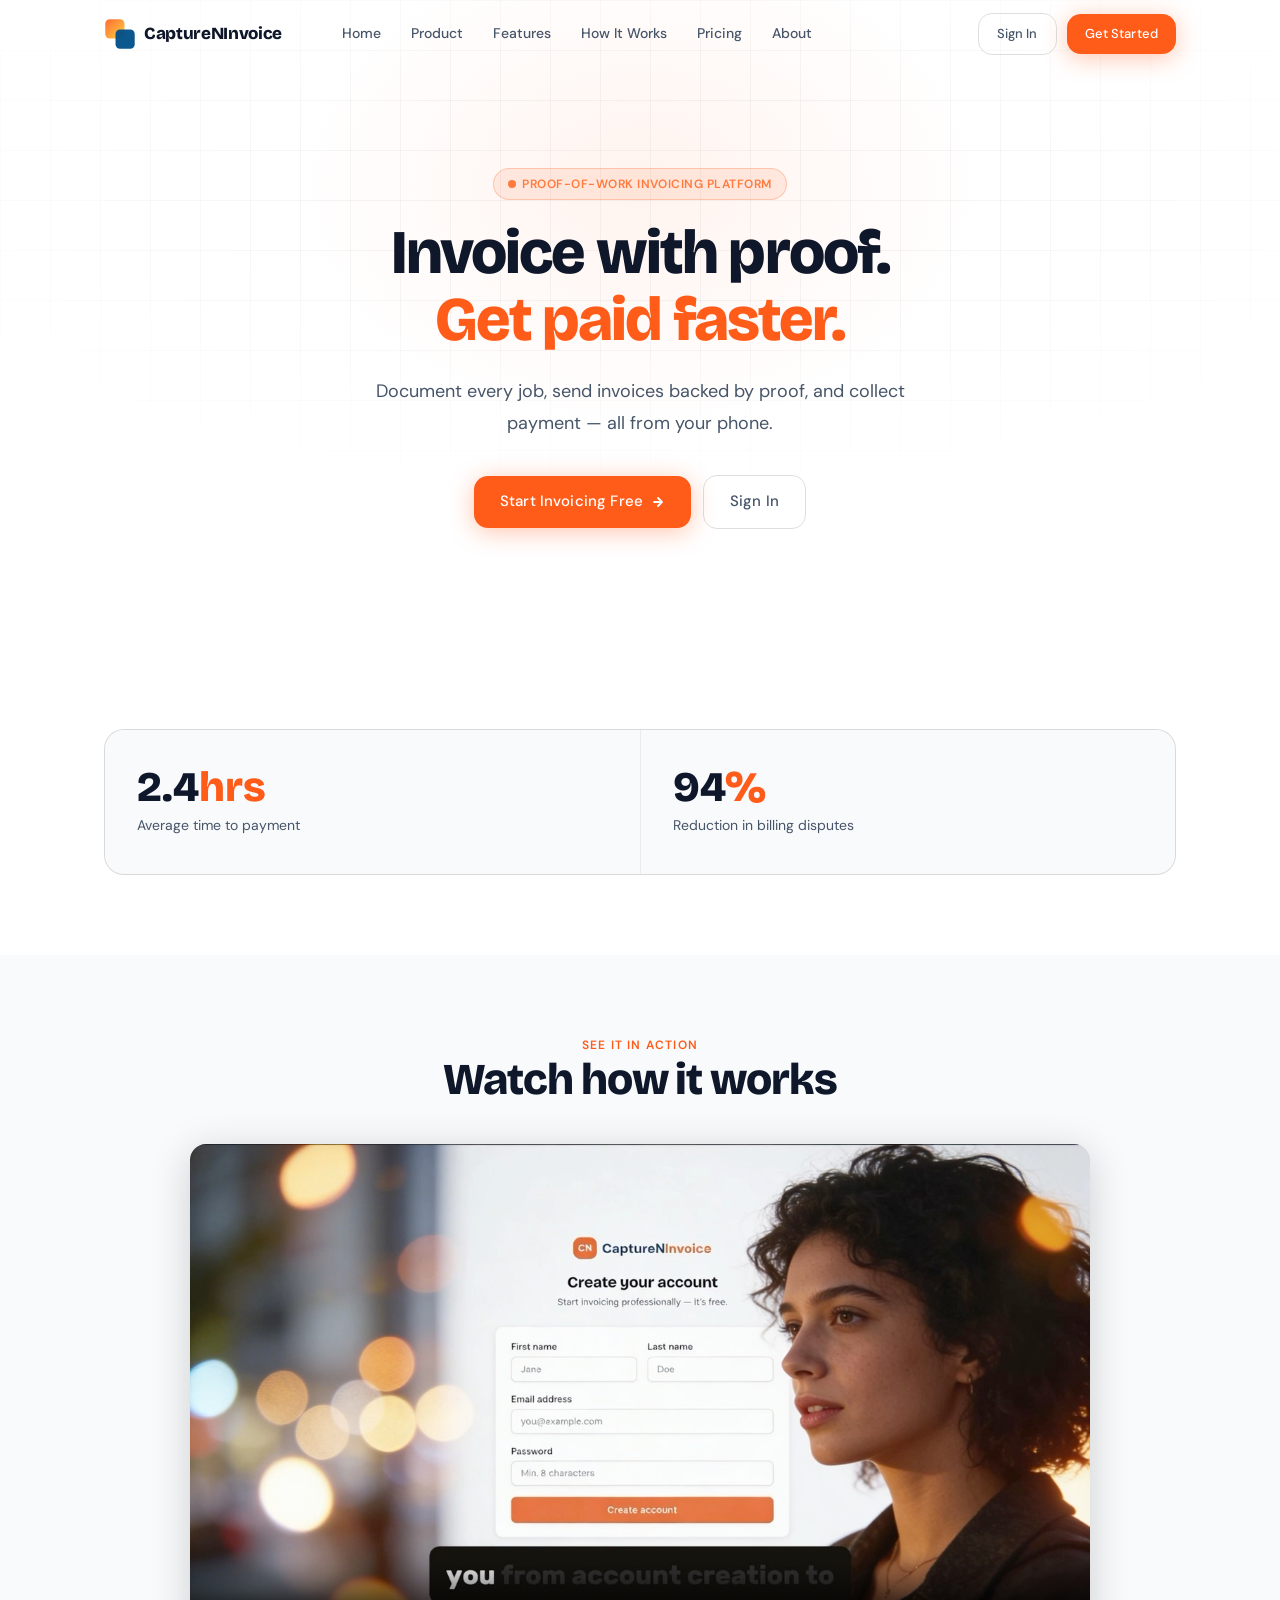
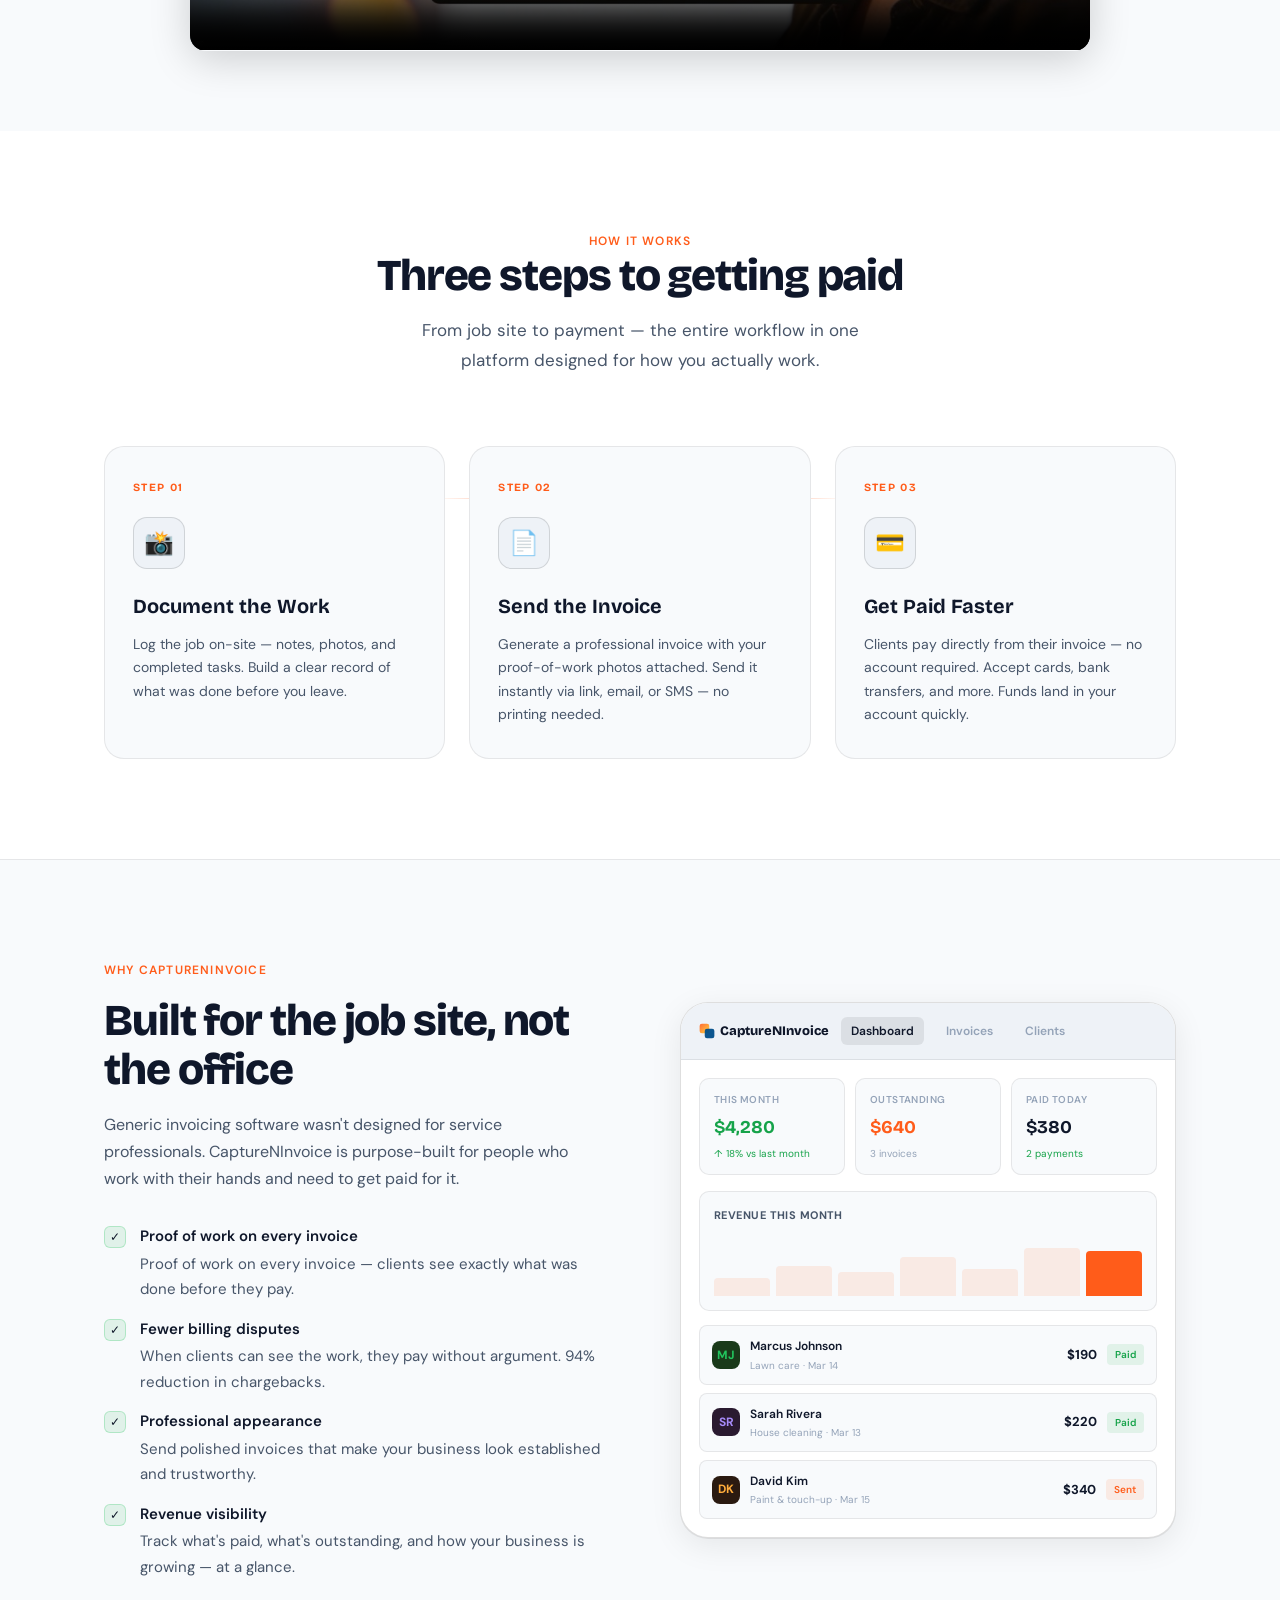
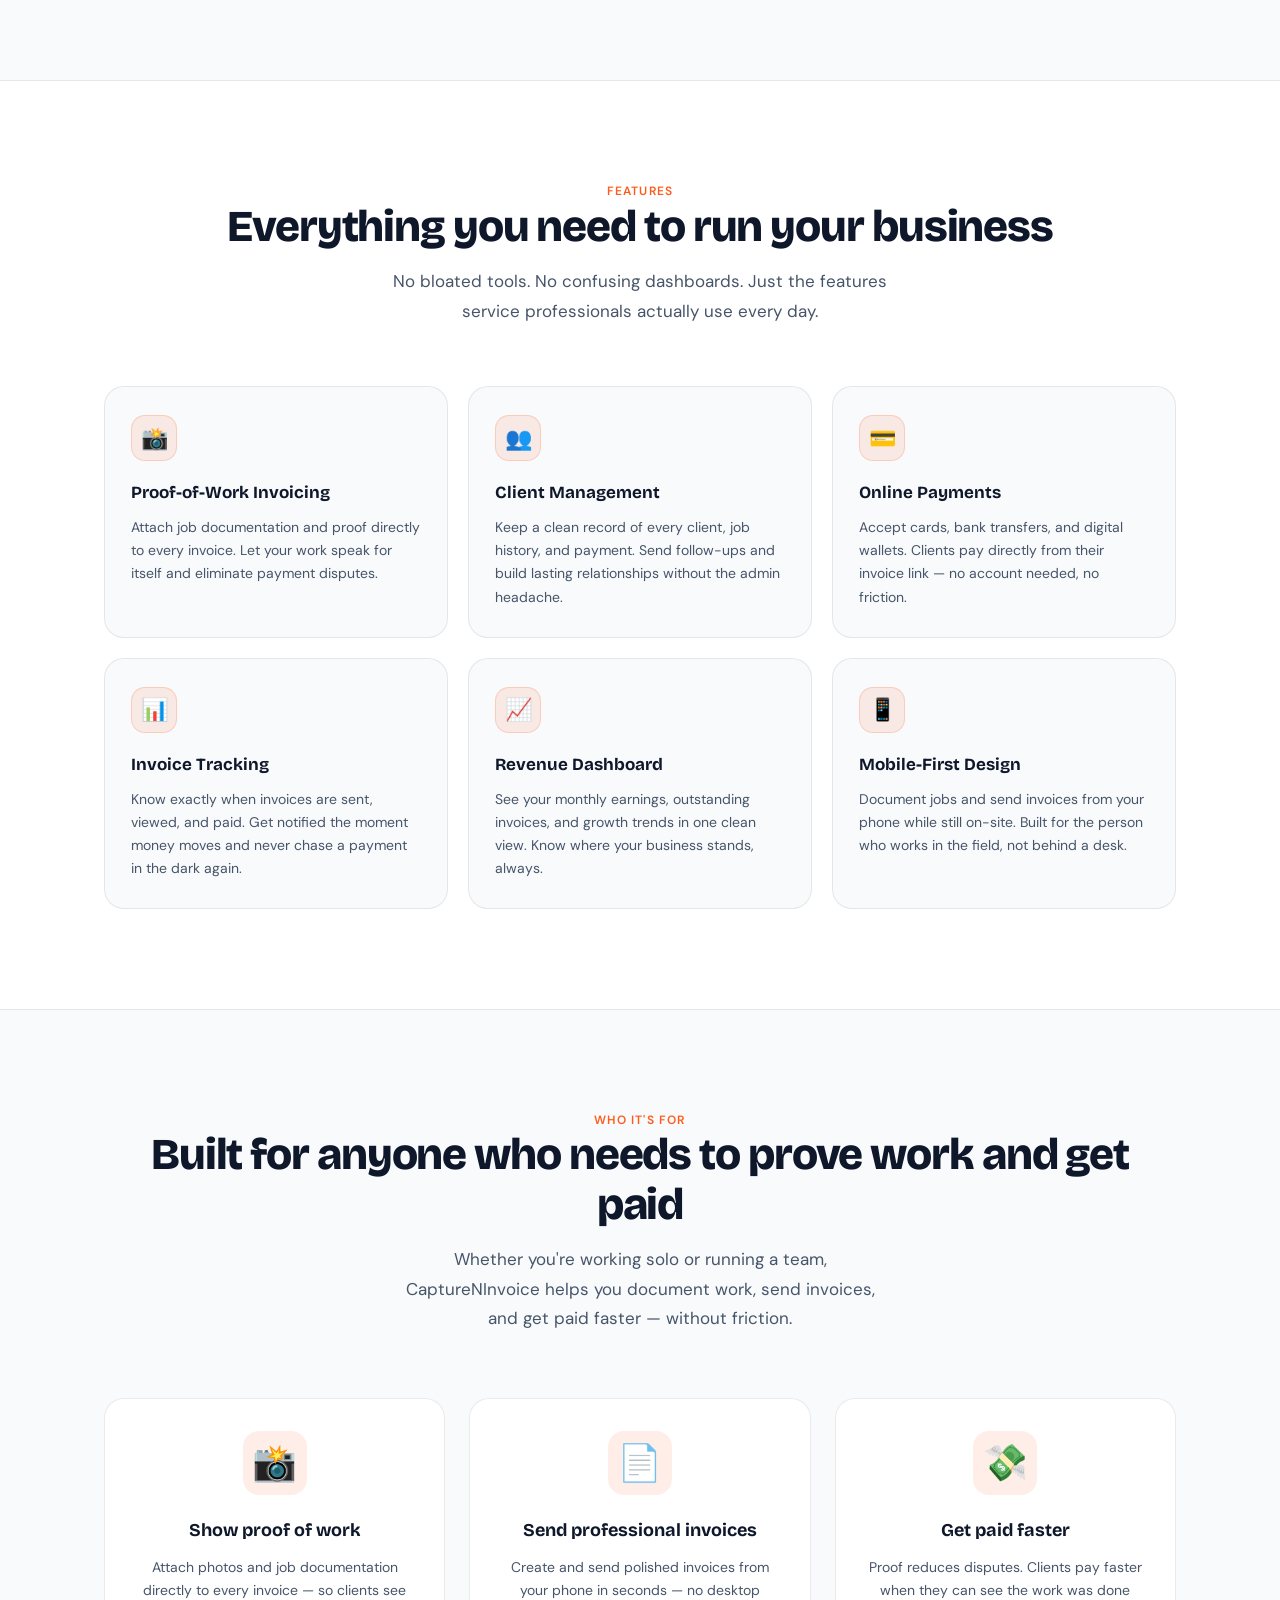
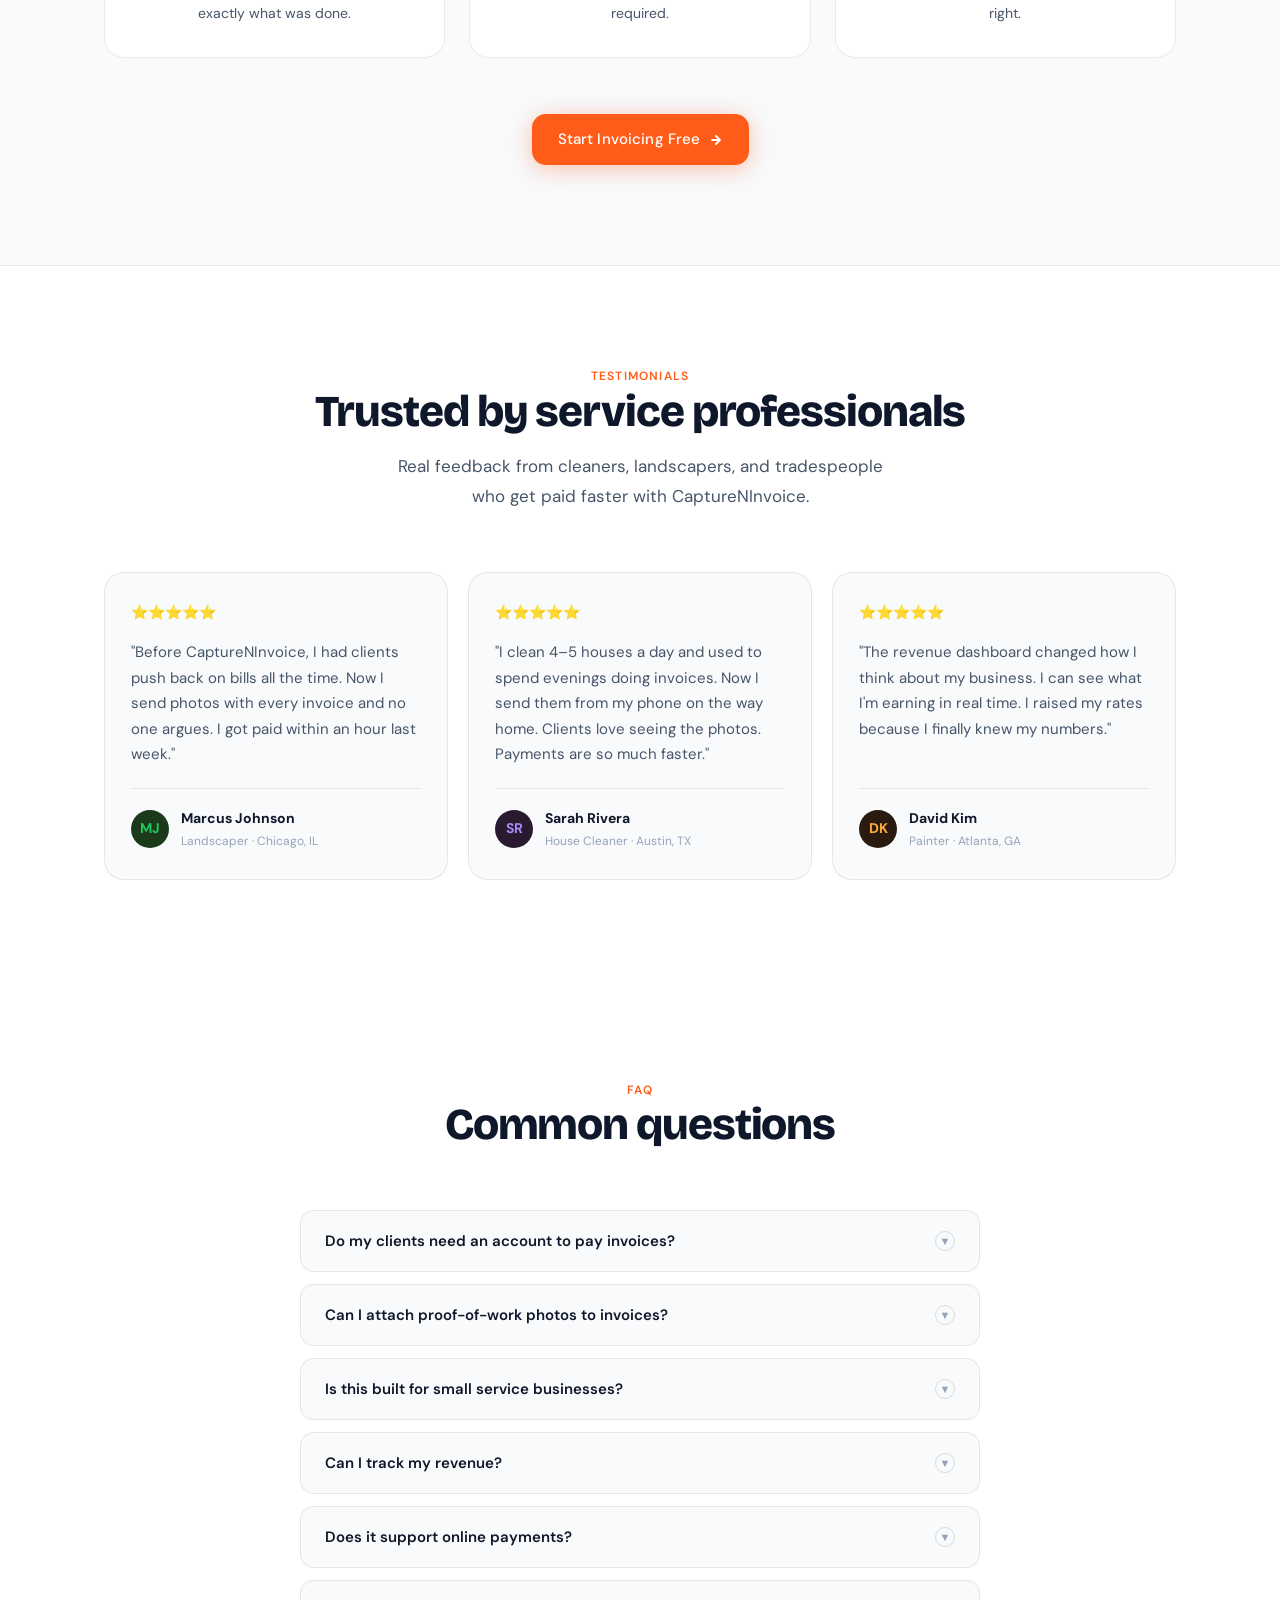
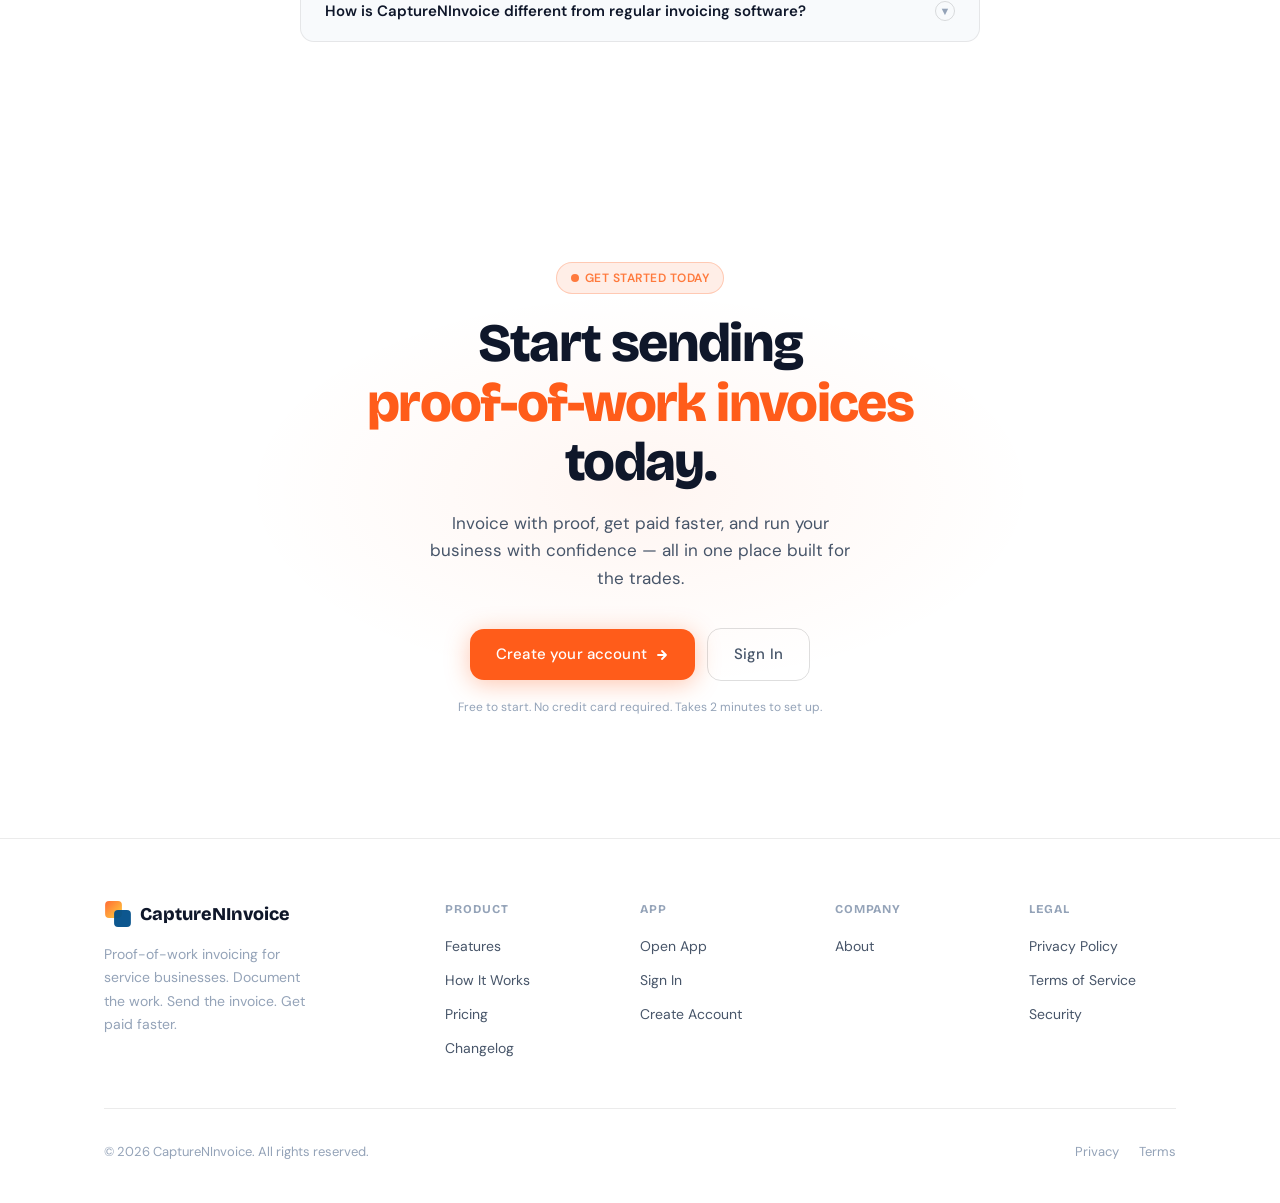
==== commit d8a14b19: "refactor: simplify homepage — remove invoice mockup, logos bar, niche industry cards, and pricing se" ====
--- a/index.html
+++ b/index.html
@@ -237,111 +237,9 @@
           </div>
 
         </div>
-
-        <!-- Right: Product mockup -->
-        <div class="hero__visual reveal" style="transition-delay:0.2s">
-          <div class="hero__mockup-wrap">
-            <div class="invoice-card">
-              <div class="invoice-card__header">
-                <div class="invoice-card__dots">
-                  <span></span><span></span><span></span>
-                </div>
-                <div class="invoice-card__url">app.captureninvoice.com/invoice/INV-0042</div>
-                <div style="width:60px"></div>
-              </div>
-              <div class="invoice-card__body">
-                <div class="inv-top">
-                  <div class="inv-logo" style="display:flex;align-items:center;gap:6px">
-                  <svg width="20" height="20" viewBox="0 0 50 50" fill="none"><defs><linearGradient id="invGrad" x1="0%" y1="0%" x2="100%" y2="100%"><stop offset="0%" style="stop-color:#FF6B35"/><stop offset="100%" style="stop-color:#FFD23F"/></linearGradient></defs><rect x="2" y="2" width="30" height="30" rx="7" fill="url(#invGrad)"/><rect x="18" y="18" width="30" height="30" rx="7" fill="#004E89" opacity="0.95"/></svg>
-                  CaptureNInvoice
-                </div>
-                  <div class="inv-badge">✓ PAID</div>
-                </div>
-
-                <div class="inv-title">Lawn Care &amp; Cleanup</div>
-                <div class="inv-meta">Invoice #INV-0042 · March 14, 2026 · Marcus Johnson</div>
-
-                <div class="inv-photos">
-                  <div class="inv-photo inv-photo-before">
-                    <div class="inv-photo-icon">🌿</div>
-                    <div class="inv-photo-label">BEFORE</div>
-                  </div>
-                  <div class="inv-photo inv-photo-after">
-                    <div class="inv-photo-icon">✨</div>
-                    <div class="inv-photo-label">AFTER</div>
-                  </div>
-                  <div class="inv-photo inv-photo-receipt">
-                    <div class="inv-photo-icon">📋</div>
-                    <div class="inv-photo-label">WORK LOG</div>
-                  </div>
-                </div>
-
-                <div class="inv-items">
-                  <div class="inv-item">
-                    <span class="inv-item-name">Lawn mowing &amp; edging</span>
-                    <span class="inv-item-price">$85.00</span>
-                  </div>
-                  <div class="inv-item">
-                    <span class="inv-item-name">Leaf removal (2 hrs)</span>
-                    <span class="inv-item-price">$60.00</span>
-                  </div>
-                  <div class="inv-item">
-                    <span class="inv-item-name">Shrub trimming</span>
-                    <span class="inv-item-price">$45.00</span>
-                  </div>
-                </div>
-
-                <div class="inv-total">
-                  <span class="inv-total-label">Total Due</span>
-                  <span class="inv-total-amount">$190.00</span>
-                </div>
-
-                <button class="inv-pay-btn" disabled>
-                  <svg width="13" height="13" viewBox="0 0 13 13" fill="none"><circle cx="6.5" cy="6.5" r="5.5" stroke="currentColor" stroke-width="1.3"/><path d="M4.5 6.5l1.5 1.5 2.5-3" stroke="currentColor" stroke-width="1.3" stroke-linecap="round" stroke-linejoin="round"/></svg>
-                  Payment Received
-                </button>
-              </div>
-            </div>
-
-            <!-- Floating badges -->
-            <div class="hero__badge">
-              <div class="hero__badge-icon">💸</div>
-              <div class="hero__badge-text">
-                <strong>$190 received</strong>
-                <span>2 hrs after sending</span>
-              </div>
-            </div>
-            <div class="hero__badge-2">
-              <div class="hero__badge-2-icon">📸</div>
-              <div class="hero__badge-2-text">
-                <strong>3 photos attached</strong>
-                <span>Proof of work included</span>
-              </div>
-            </div>
-          </div>
-        </div>
-      </div>
-    </div>
-  </section>
-
-  <!-- ────────────────────── LOGOS BAR ──────────────────────────── -->
-  <div class="logos-bar">
-    <div class="container">
-      <div class="logos-bar__inner">
-        <span class="logos-bar__label">Built for</span>
-        <div class="logos-bar__items">
-          <div class="logo-industry"><span>🧹</span> Cleaners</div>
-          <div class="logo-industry"><span>🌿</span> Landscapers</div>
-          <div class="logo-industry"><span>🎨</span> Painters</div>
-          <div class="logo-industry"><span>🔧</span> Handymen</div>
-          <div class="logo-industry"><span>🏠</span> Maintenance Pros</div>
-          <div class="logo-industry"><span>⚡</span> Electricians</div>
-          <div class="logo-industry"><span>🚿</span> Plumbers</div>
-          <div class="logo-industry"><span>🏗️</span> Contractors</div>
-        </div>
-      </div>
-    </div>
-  </div>
+      </div>
+    </div>
+  </section>
 
   <!-- ────────────────────── STATS ──────────────────────────────── -->
   <section class="stats">
@@ -598,58 +496,33 @@
     <div class="container">
       <div class="who__head">
         <div class="section-label reveal">Who It's For</div>
-        <h2 class="section-title reveal" style="transition-delay:0.1s">The invoicing tool built for proof-of-work service businesses</h2>
-        <p class="section-sub reveal" style="transition-delay:0.2s">CaptureNInvoice is purpose-built for job-based service businesses where proof of work matters.</p>
-      </div>
-
-      <div class="who__grid">
-        <div class="who-card reveal">
-          <div class="who-card__icon">🧹</div>
-          <div>
-            <div class="who-card__name">Cleaners</div>
-            <div class="who-card__desc">Show documented proof of work and charge confidently for every clean</div>
-          </div>
-        </div>
-        <div class="who-card reveal" style="transition-delay:0.08s">
-          <div class="who-card__icon">🌿</div>
-          <div>
-            <div class="who-card__name">Landscapers</div>
-            <div class="who-card__desc">Document seasonal work, mulching, and full yard transformations</div>
-          </div>
-        </div>
-        <div class="who-card reveal" style="transition-delay:0.16s">
-          <div class="who-card__icon">🎨</div>
-          <div>
-            <div class="who-card__name">Painters</div>
-            <div class="who-card__desc">Attach job documentation and prove the full scope of work</div>
-          </div>
-        </div>
-        <div class="who-card reveal" style="transition-delay:0.08s">
-          <div class="who-card__icon">🔧</div>
-          <div>
-            <div class="who-card__name">Handymen</div>
-            <div class="who-card__desc">Log parts used, hours worked, and photos on every repair job</div>
-          </div>
-        </div>
-        <div class="who-card reveal" style="transition-delay:0.16s">
-          <div class="who-card__icon">🏠</div>
-          <div>
-            <div class="who-card__name">Maintenance Pros</div>
-            <div class="who-card__desc">Keep detailed records for property managers and recurring clients</div>
-          </div>
-        </div>
-        <div class="who-card reveal" style="transition-delay:0.24s">
-          <div class="who-card__icon">🏗️</div>
-          <div>
-            <div class="who-card__name">Field Service Businesses</div>
-            <div class="who-card__desc">Any business that shows up on-site, completes the work, and needs documentation before invoicing</div>
-          </div>
+        <h2 class="section-title reveal" style="transition-delay:0.1s">Built for anyone who needs to prove work and get paid</h2>
+        <p class="section-sub reveal" style="transition-delay:0.2s">Whether you're working solo or running a team, CaptureNInvoice helps you document work, send invoices, and get paid faster — without friction.</p>
+      </div>
+
+      <div class="who__benefits">
+        <div class="who-benefit reveal">
+          <div class="who-benefit__icon">📸</div>
+          <h3 class="who-benefit__title">Show proof of work</h3>
+          <p class="who-benefit__desc">Attach photos and job documentation directly to every invoice — so clients see exactly what was done.</p>
+        </div>
+        <div class="who-benefit reveal" style="transition-delay:0.1s">
+          <div class="who-benefit__icon">📄</div>
+          <h3 class="who-benefit__title">Send professional invoices</h3>
+          <p class="who-benefit__desc">Create and send polished invoices from your phone in seconds — no desktop required.</p>
+        </div>
+        <div class="who-benefit reveal" style="transition-delay:0.2s">
+          <div class="who-benefit__icon">💸</div>
+          <h3 class="who-benefit__title">Get paid faster</h3>
+          <p class="who-benefit__desc">Proof reduces disputes. Clients pay faster when they can see the work was done right.</p>
         </div>
       </div>
 
       <div class="who__cta reveal">
-        <p class="who__cta-text">If you do work on-site and invoice clients, CaptureNInvoice is built for you.</p>
-        <a href="https://app.captureninvoice.com/register" class="btn btn--primary">Get Started Free →</a>
+        <a href="https://app.captureninvoice.com/register" class="btn btn--primary">
+          Start Invoicing Free
+          <svg width="14" height="14" viewBox="0 0 14 14" fill="none"><path d="M3 7h8M7 3l4 4-4 4" stroke="currentColor" stroke-width="1.8" stroke-linecap="round" stroke-linejoin="round"/></svg>
+        </a>
       </div>
     </div>
   </section>
@@ -698,50 +571,6 @@
               <div class="testi-card__role">Painter · Atlanta, GA</div>
             </div>
           </div>
-        </div>
-      </div>
-    </div>
-  </section>
-
-  <!-- ────────────────────── PRICING ───────────────────────────── -->
-  <section class="pricing" id="pricing">
-    <div class="container">
-      <div class="pricing__head">
-        <div class="section-label reveal">Pricing</div>
-        <h2 class="section-title reveal" style="transition-delay:0.1s">Simple, transparent pricing</h2>
-        <p class="section-sub reveal" style="transition-delay:0.2s">No hidden fees. No surprises. Pick a plan and start getting paid faster today.</p>
-      </div>
-
-      <div class="pricing__grid">
-        <div class="plan-card reveal">
-          <div class="plan-card__name">Free</div>
-          <div class="plan-card__price">$0</div>
-          <div class="plan-card__period">Forever — no credit card required</div>
-          <div class="plan-card__desc">Start sending invoices with proof of work.</div>
-          <div class="plan-card__features">
-            <div class="plan-feat">Up to 8 invoices per month</div>
-            <div class="plan-feat">Up to 2 photos per invoice</div>
-            <div class="plan-feat">Client management</div>
-            <div class="plan-feat">Revenue dashboard</div>
-            <div class="plan-feat">Online payment links</div>
-            <div class="plan-feat">Proof-of-work invoices</div>
-          </div>
-          <a href="https://app.captureninvoice.com/register" class="btn btn--ghost" style="width:100%;justify-content:center">Get Started Free</a>
-        </div>
-
-        <div class="plan-card plan-card--featured reveal" style="transition-delay:0.15s">
-          <div class="plan-card__name">Basic</div>
-          <div class="plan-card__price">$19</div>
-          <div class="plan-card__period">/ month</div>
-          <div class="plan-card__desc">For operators who need unlimited invoicing.</div>
-          <div class="plan-card__features">
-            <div class="plan-feat">Unlimited invoices</div>
-            <div class="plan-feat">Higher photo limits per invoice</div>
-            <div class="plan-feat">Client management</div>
-            <div class="plan-feat">Full invoice workflow</div>
-            <div class="plan-feat">Priority support</div>
-          </div>
-          <a href="https://app.captureninvoice.com/register" class="btn btn--primary" style="width:100%;justify-content:center">Get Started →</a>
         </div>
       </div>
     </div>
--- a/css/styles.css
+++ b/css/styles.css
@@ -170,8 +170,7 @@
 /* ─── HERO ───────────────────────────────────────────────────── */
 .hero {
   position: relative; overflow: hidden;
-  padding: calc(var(--nav-h) + 80px) 0 100px;
-  min-height: 100vh;
+  padding: calc(var(--nav-h) + 100px) 0 120px;
   display: flex; align-items: center;
 }
 
@@ -197,11 +196,11 @@
 
 .hero__inner {
   position: relative; z-index: 1;
-  display: grid; grid-template-columns: 1fr 1fr;
-  gap: 60px; align-items: center;
-}
-
-.hero__eyebrow { margin-bottom: 20px; }
+  display: flex; flex-direction: column;
+  align-items: center; text-align: center;
+}
+
+.hero__eyebrow { margin-bottom: 20px; display: flex; justify-content: center; }
 .hero__title {
   font-family: var(--font-display);
   font-size: clamp(38px, 5.5vw, 62px);
@@ -217,9 +216,9 @@
   font-size: 18px; font-weight: 400;
   color: var(--text-2); line-height: 1.75;
   margin-bottom: 36px;
-  max-width: 460px;
-}
-.hero__actions { display: flex; align-items: center; gap: 12px; flex-wrap: wrap; }
+  max-width: 580px;
+}
+.hero__actions { display: flex; align-items: center; justify-content: center; gap: 12px; flex-wrap: wrap; }
 
 .hero__trust {
   margin-top: 40px;
@@ -237,224 +236,6 @@
 .hero__trust-text { font-size: 13px; color: var(--text-2); }
 .hero__trust-text strong { color: var(--text); }
 
-/* ─── HERO MOCKUP ────────────────────────────────────────────── */
-.hero__visual {
-  position: relative;
-}
-.hero__mockup-wrap {
-  position: relative;
-  transform: perspective(1000px) rotateY(-8deg) rotateX(4deg);
-  transform-style: preserve-3d;
-  transition: transform 0.4s ease;
-}
-.hero__mockup-wrap:hover {
-  transform: perspective(1000px) rotateY(-3deg) rotateX(2deg);
-}
-
-.invoice-card {
-  background: var(--bg-card);
-  border: 1px solid var(--border-hi);
-  border-radius: var(--radius-xl);
-  overflow: hidden;
-  box-shadow: 0 0 0 1px rgba(255,255,255,0.03), 0 40px 80px rgba(0,0,0,0.6);
-}
-
-.invoice-card__header {
-  background: var(--bg-card-2);
-  padding: 18px 22px;
-  display: flex; align-items: center; justify-content: space-between;
-  border-bottom: 1px solid var(--border);
-}
-.invoice-card__dots { display: flex; gap: 6px; }
-.invoice-card__dots span {
-  width: 10px; height: 10px; border-radius: 50%;
-}
-.invoice-card__dots span:nth-child(1) { background: #FF5F57; }
-.invoice-card__dots span:nth-child(2) { background: #FFBD2E; }
-.invoice-card__dots span:nth-child(3) { background: #28CA41; }
-
-.invoice-card__url {
-  background: rgba(0,0,0,0.04);
-  border: 1px solid var(--border);
-  border-radius: 6px;
-  padding: 4px 14px;
-  font-size: 11px; color: var(--text-3);
-  font-family: monospace;
-}
-
-.invoice-card__body { padding: 24px 22px; }
-
-.inv-top {
-  display: flex; justify-content: space-between; align-items: flex-start;
-  margin-bottom: 18px;
-}
-.inv-logo {
-  font-family: var(--font-display);
-  font-size: 14px; font-weight: 800;
-  color: var(--text);
-}
-.inv-logo span { color: var(--orange); }
-.inv-badge {
-  display: inline-flex; align-items: center; gap: 4px;
-  background: var(--green-dim); color: var(--green);
-  border: 1px solid rgba(34,197,94,0.2);
-  border-radius: 6px;
-  padding: 3px 10px; font-size: 11px; font-weight: 700;
-}
-
-.inv-title {
-  font-family: var(--font-display);
-  font-size: 20px; font-weight: 700;
-  margin-bottom: 6px;
-}
-.inv-meta { font-size: 12px; color: var(--text-3); margin-bottom: 16px; }
-
-/* Proof photos row */
-.inv-photos {
-  display: grid; grid-template-columns: repeat(3, 1fr);
-  gap: 6px; margin-bottom: 16px;
-}
-.inv-photo {
-  aspect-ratio: 4/3;
-  border-radius: 8px; overflow: hidden;
-  position: relative;
-}
-.inv-photo-before {
-  background: linear-gradient(135deg, #1a2a1a 0%, #2d4a2d 100%);
-}
-.inv-photo-after {
-  background: linear-gradient(135deg, #1a2030 0%, #2a3550 100%);
-}
-.inv-photo-receipt {
-  background: linear-gradient(135deg, #301a10 0%, #5a2e10 100%);
-}
-.inv-photo-label {
-  position: absolute; bottom: 4px; left: 4px;
-  background: rgba(0,0,0,0.6); color: #fff;
-  font-size: 9px; font-weight: 600;
-  padding: 2px 6px; border-radius: 4px;
-}
-/* mini icon in photo */
-.inv-photo-icon {
-  position: absolute; inset: 0;
-  display: flex; align-items: center; justify-content: center;
-  font-size: 22px;
-}
-
-.inv-items { margin-bottom: 14px; }
-.inv-item {
-  display: flex; justify-content: space-between;
-  padding: 8px 0;
-  border-bottom: 1px solid var(--border);
-  font-size: 12px;
-}
-.inv-item:last-child { border-bottom: none; }
-.inv-item-name { color: var(--text-2); }
-.inv-item-price { font-weight: 600; }
-
-.inv-total {
-  display: flex; justify-content: space-between; align-items: center;
-  padding: 12px 16px;
-  background: var(--orange-dim);
-  border: 1px solid rgba(255,92,26,0.2);
-  border-radius: 10px;
-  margin-bottom: 14px;
-}
-.inv-total-label { font-size: 12px; color: var(--text-2); font-weight: 600; }
-.inv-total-amount {
-  font-family: var(--font-display);
-  font-size: 22px; font-weight: 800; color: var(--orange);
-}
-
-.inv-pay-btn {
-  width: 100%;
-  background: var(--orange);
-  color: #fff;
-  border: none; border-radius: 10px;
-  padding: 12px;
-  font-family: var(--font-body);
-  font-size: 13px; font-weight: 700;
-  cursor: pointer;
-  display: flex; align-items: center; justify-content: center; gap: 6px;
-}
-
-/* Floating badge */
-.hero__badge {
-  position: absolute;
-  bottom: -20px; left: -30px;
-  background: var(--bg-card-2);
-  border: 1px solid var(--border-hi);
-  border-radius: 14px;
-  padding: 14px 18px;
-  display: flex; align-items: center; gap: 12px;
-  box-shadow: var(--shadow-card);
-  animation: float 4s ease-in-out infinite;
-}
-.hero__badge-icon {
-  width: 36px; height: 36px;
-  background: var(--green-dim);
-  border-radius: 10px;
-  display: flex; align-items: center; justify-content: center;
-  font-size: 18px;
-}
-.hero__badge-text { font-size: 12px; }
-.hero__badge-text strong { display: block; font-size: 15px; font-weight: 700; color: var(--green); }
-.hero__badge-text span { color: var(--text-2); }
-
-.hero__badge-2 {
-  position: absolute; top: -15px; right: -20px;
-  background: var(--bg-card-2);
-  border: 1px solid var(--border-hi);
-  border-radius: 14px;
-  padding: 12px 16px;
-  display: flex; align-items: center; gap: 10px;
-  box-shadow: var(--shadow-card);
-  animation: float 4s ease-in-out infinite 1.5s;
-}
-.hero__badge-2-icon {
-  width: 30px; height: 30px;
-  background: var(--orange-dim);
-  border-radius: 8px;
-  display: flex; align-items: center; justify-content: center;
-  font-size: 15px;
-}
-.hero__badge-2-text { font-size: 11px; color: var(--text-2); }
-.hero__badge-2-text strong { display: block; font-size: 13px; font-weight: 700; color: var(--text); }
-
-@keyframes float {
-  0%, 100% { transform: translateY(0); }
-  50% { transform: translateY(-8px); }
-}
-
-/* ─── LOGOS BAR ──────────────────────────────────────────────── */
-.logos-bar {
-  padding: 32px 0;
-  border-top: 1px solid var(--border);
-  border-bottom: 1px solid var(--border);
-}
-.logos-bar__inner {
-  display: flex; align-items: center; gap: 32px;
-  overflow-x: auto; scrollbar-width: none;
-}
-.logos-bar__inner::-webkit-scrollbar { display: none; }
-.logos-bar__label {
-  font-size: 12px; font-weight: 600;
-  color: var(--text-3); white-space: nowrap;
-  letter-spacing: 0.06em; text-transform: uppercase;
-  flex-shrink: 0;
-}
-.logos-bar__items {
-  display: flex; align-items: center; gap: 36px;
-  flex: 1;
-}
-.logo-industry {
-  display: flex; align-items: center; gap: 8px;
-  white-space: nowrap;
-  font-size: 13px; font-weight: 600;
-  color: var(--text-3);
-  flex-shrink: 0;
-}
-.logo-industry span { font-size: 18px; }
 
 /* ─── STATS ──────────────────────────────────────────────────── */
 .stats {
@@ -696,30 +477,33 @@
   border-top: 1px solid var(--border);
   border-bottom: 1px solid var(--border);
 }
-.who__head { text-align: center; margin-bottom: 56px; }
-.who__grid { display: grid; grid-template-columns: repeat(3, 1fr); gap: 16px; margin-bottom: 40px; }
-
-.who-card {
+.who__head { text-align: center; margin-bottom: 64px; }
+
+.who__benefits {
+  display: grid; grid-template-columns: repeat(3, 1fr);
+  gap: 24px; margin-bottom: 56px;
+}
+.who-benefit {
   background: var(--bg);
   border: 1px solid var(--border);
   border-radius: var(--radius-lg);
-  padding: 26px 24px;
-  display: flex; align-items: center; gap: 16px;
+  padding: 32px 28px;
+  text-align: center;
   transition: border-color 0.2s, transform 0.2s;
 }
-.who-card:hover { border-color: var(--border-hi); transform: translateY(-2px); }
-.who-card__icon {
-  font-size: 32px; flex-shrink: 0;
-  width: 54px; height: 54px;
-  background: var(--bg-card-2);
-  border-radius: var(--radius-md);
+.who-benefit:hover { border-color: rgba(255,92,26,0.3); transform: translateY(-3px); }
+.who-benefit__icon {
+  font-size: 36px;
+  width: 64px; height: 64px;
+  background: var(--orange-dim);
+  border-radius: 16px;
   display: flex; align-items: center; justify-content: center;
-}
-.who-card__name { font-family: var(--font-display); font-size: 16px; font-weight: 700; margin-bottom: 4px; }
-.who-card__desc { font-size: 13px; color: var(--text-2); }
+  margin: 0 auto 20px;
+}
+.who-benefit__title { font-family: var(--font-display); font-size: 18px; font-weight: 700; margin-bottom: 10px; }
+.who-benefit__desc { font-size: 14px; color: var(--text-2); line-height: 1.65; }
 
 .who__cta { text-align: center; }
-.who__cta-text { font-size: 15px; color: var(--text-2); margin-bottom: 20px; }
 
 /* ─── TESTIMONIALS ───────────────────────────────────────────── */
 .testimonials { padding: 100px 0; }
@@ -924,9 +708,7 @@
   .nav__links, .nav__actions { display: none; }
   .nav__hamburger { display: flex; }
 
-  .hero__inner { grid-template-columns: 1fr; gap: 56px; }
-  .hero__visual { display: none; }
-  .hero { min-height: auto; padding: calc(var(--nav-h) + 60px) 0 80px; }
+  .hero { padding: calc(var(--nav-h) + 60px) 0 80px; }
   .hero__sub { max-width: 100%; }
 
   .stats__grid { grid-template-columns: repeat(2, 1fr); }
@@ -934,7 +716,7 @@
   .how__steps::before { display: none; }
   .why__inner { grid-template-columns: 1fr; gap: 48px; }
   .features__grid { grid-template-columns: repeat(2, 1fr); }
-  .who__grid { grid-template-columns: repeat(2, 1fr); }
+  .who__benefits { grid-template-columns: 1fr; }
   .testimonials__grid { grid-template-columns: 1fr; }
   .pricing__grid { grid-template-columns: 1fr; max-width: 420px; }
   .footer__top { grid-template-columns: 1fr 1fr; gap: 32px; }
@@ -943,9 +725,7 @@
 @media (max-width: 600px) {
   .stats__grid { grid-template-columns: 1fr 1fr; }
   .features__grid { grid-template-columns: 1fr; }
-  .who__grid { grid-template-columns: 1fr; }
   .footer__top { grid-template-columns: 1fr; }
-  .logos-bar__items { gap: 24px; }
 }
 
 /* ─── INNER PAGE HERO ────────────────────────────────────────── */
